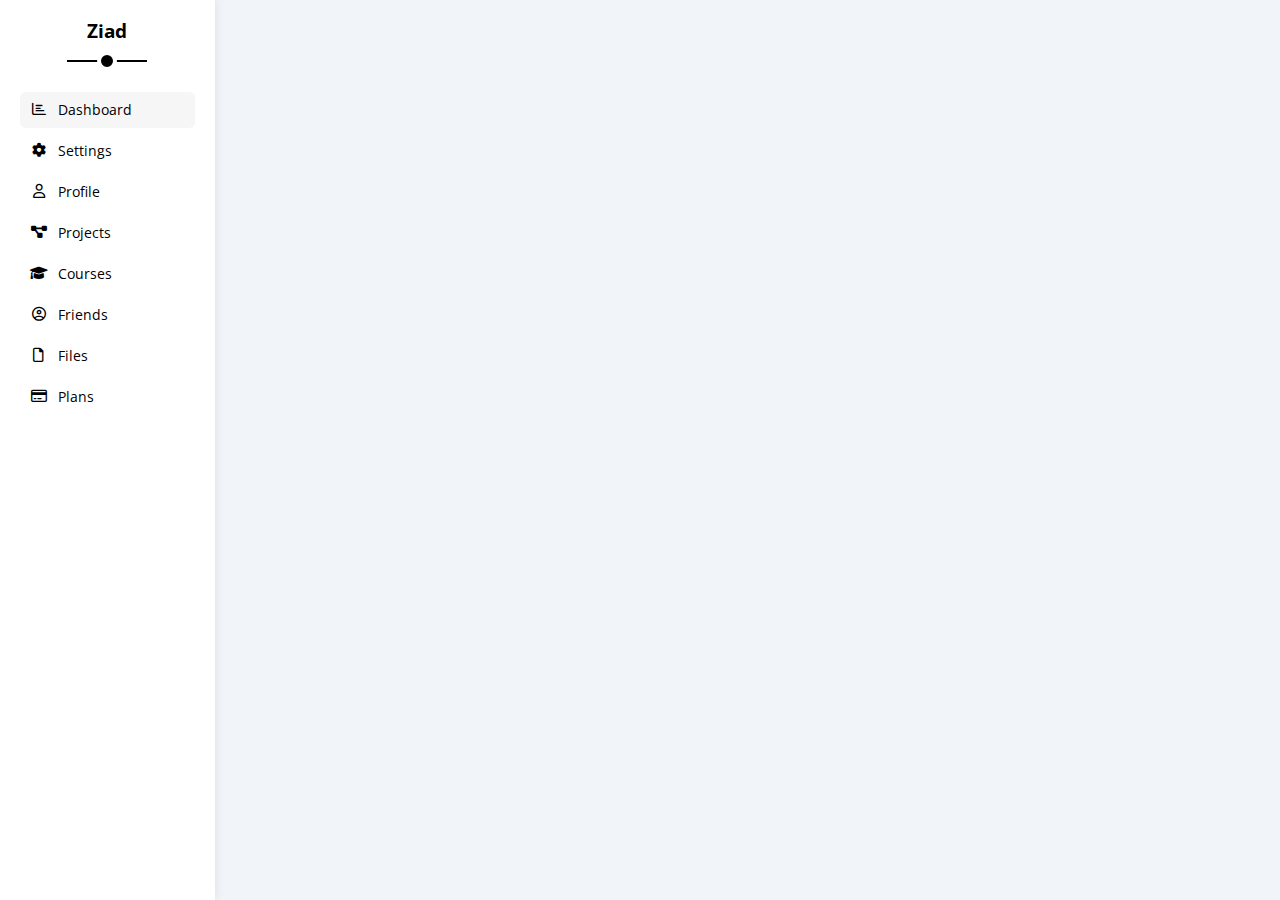
==== index.html @ 0b4d1c3a "Added Sidebar Section" ====
<!DOCTYPE html>
<html lang="en">

<head>
     <meta charset="UTF-8">
     <meta http-equiv="X-UA-Compatible" content="IE=edge">
     <meta name="viewport" content="width=device-width, initial-scale=1.0">
     <title>Dashboard</title>
     <!-- FrameFork -->
     <link rel="stylesheet" href="css/framework.css">
     <!-- Main CSS -->
     <link rel="stylesheet" href="css/style.css">
     <!-- Normalize -->
     <link rel="stylesheet" href="css/normalize.css">
     <link rel="stylesheet" href="css/all.min.css">
     <!-- Google Fonts -->
     <link rel="preconnect" href="https://fonts.googleapis.com" />
     <link rel="preconnect" href="https://fonts.gstatic.com" crossorigin />
     <link href="https://fonts.googleapis.com/css2?family=Open+Sans:wght@300;500&display=swap" rel="stylesheet" />
     <!-- Font Awesome Library -->
     <link rel="stylesheet" href="https://cdnjs.cloudflare.com/ajax/libs/font-awesome/6.0.0/css/all.min.css">
</head>

<body>
     <!-- Start Sidebar -->
     <div class="page d-flex">
          <div class="sidebar bg-white p-20 p-relative">
               <h3 class="p-rel txt-c mt-0">Ziad</h3>
               <ul>
                    <li>
                         <a class="mn-trans active d-flex align-center fs-14 c-black rad-6 p-10" href="index.html">
                              <i class="fa-regular fa-chart-bar fa-fw"></i>
                              <span class="mob-hide">Dashboard</span>
                         </a>
                    </li>
                    <li>
                         <a class="mn-trans d-flex align-center fs-14 c-black rad-6 p-10" href="settings.html">
                              <i class="fa-solid fa-gear fa-fw"></i>
                              <span class="mob-hide">Settings</span>
                         </a>
                    </li>
                    <li>
                         <a class="mn-trans d-flex align-center fs-14 c-black rad-6 p-10" href="profile.html">
                              <i class="fa-regular fa-user fa-fw"></i>
                              <span class="mob-hide">Profile</span>
                         </a>
                    </li>
                    <li>
                         <a class="mn-trans d-flex align-center fs-14 c-black rad-6 p-10" href="projects.html">
                              <i class="fa-solid fa-diagram-project fa-fw"></i>
                              <span class="mob-hide">Projects</span>
                         </a>
                    </li>
                    <li>
                         <a class="mn-trans d-flex align-center fs-14 c-black rad-6 p-10" href="courses.html">
                              <i class="fa-solid fa-graduation-cap fa-fw"></i>
                              <span class="mob-hide">Courses</span>
                         </a>
                    </li>
                    <li>
                         <a class="mn-trans d-flex align-center fs-14 c-black rad-6 p-10" href="friends.html">
                              <i class="fa-regular fa-circle-user fa-fw"></i>
                              <span class="mob-hide">Friends</span>
                         </a>
                    </li>
                    <li>
                         <a class="mn-trans d-flex align-center fs-14 c-black rad-6 p-10" href="files.html">
                              <i class="fa-regular fa-file fa-fw"></i>
                              <span class="mob-hide">Files</span>
                         </a>
                    </li>
                    <li>
                         <a class="mn-trans d-flex align-center fs-14 c-black rad-6 p-10" href="plans.html">
                              <i class="fa-regular fa-credit-card fa-fw"></i>
                              <span class="mob-hide">Plans</span>
                         </a>
                    </li>
               </ul>
          </div>
          <div class="content w-full">
               <!-- Start Head -->
               <div class="head bg-white p-15">

               </div>
               <!-- End Head -->
          </div>
          <!-- End Sidebar -->
</body>

</html>
---- css/framework.css ----
/* Start Box */
.d-flex {
     display: flex;
}

.align-c {
     align-items: center;
}

.d-grid {
     display: grid;
}

.rad-6 {
     border-radius: 6px;
}

.w-full {
     width: 100%;
}

/* End Box */
/* Start Padding + Margin */
.p-10 {
     padding: 10px;
}

.p-20 {
     padding: 20px;
}

.mt-0 {
     margin-top: 0;
}

/* End Padding + Margin */
/* Start Font */
.fs-14 {
     font-size: 14px;
}

.txt-c {
     text-align: center;
}

/* End Font */
/* Start Color */
.bg-white {
     background-color: white;
}

.c-black {
     color: black;
}

/* End Color */
/* Start Position */
.p-rel {
     position: relative;
}

.p-abs {
     position: absolute;
}

/* End Position */
/* Start Transition & Transform */
.mn-trans {
     transition: 0.3s;
}

/* End Transition & Transform */
/* Start Mobile  */
@media (max-width: 767px) {
     .mob-hide {
          display: none;
     }
}

/* End Mobile  */
---- css/style.css ----
/* Start Global Rules */
* {
     box-sizing: border-box;
}

body {
     font-family: "Open Sans", sans-serif;
     margin: 0;
     background-color: #EEE;
}

*:focus {
     outline: none;
}

a {
     text-decoration: none;
}

ul {
     list-style: none;
     padding: 0;
}

.page {
     background-color: #F1F5F9;
     min-height: 100vh;
}

/* End Global Rules */
/* Start Sidebar */

.sidebar {
     width: 250px;
     box-shadow: 0 0 10px #DDD;
}

@media (max-width: 767px) {
     .sidebar {
          width: 60px;
          padding: 10px;
     }
}

.sidebar>h3 {
     margin-bottom: 50px;
}

@media (max-width: 767px) {
     .sidebar>h3 {
          margin-bottom: 30px;
     }
}

@media (min-width: 767px) {

     .sidebar>h3::before,
     .sidebar>h3::after {
          content: "";
          position: absolute;
          background-color: black;
          left: 50%;
          transform: translateX(-50%);
     }

     .sidebar>h3::before {
          width: 80px;
          height: 2px;
          bottom: -20px;

     }

     .sidebar>h3::after {
          width: 12px;
          height: 12px;
          border-radius: 50%;
          border: 4px solid white;
          bottom: -29px;
     }
}

.sidebar ul {}

.sidebar ul li {}

.sidebar ul a {
     margin-bottom: 5px;
}

.sidebar ul a:hover,
.sidebar ul a.active {
     background-color: #F6F6F6;
}

.sidebar ul a span {
     font-size: 14px;
     margin-left: 10px;
}

/* End Sidebar */
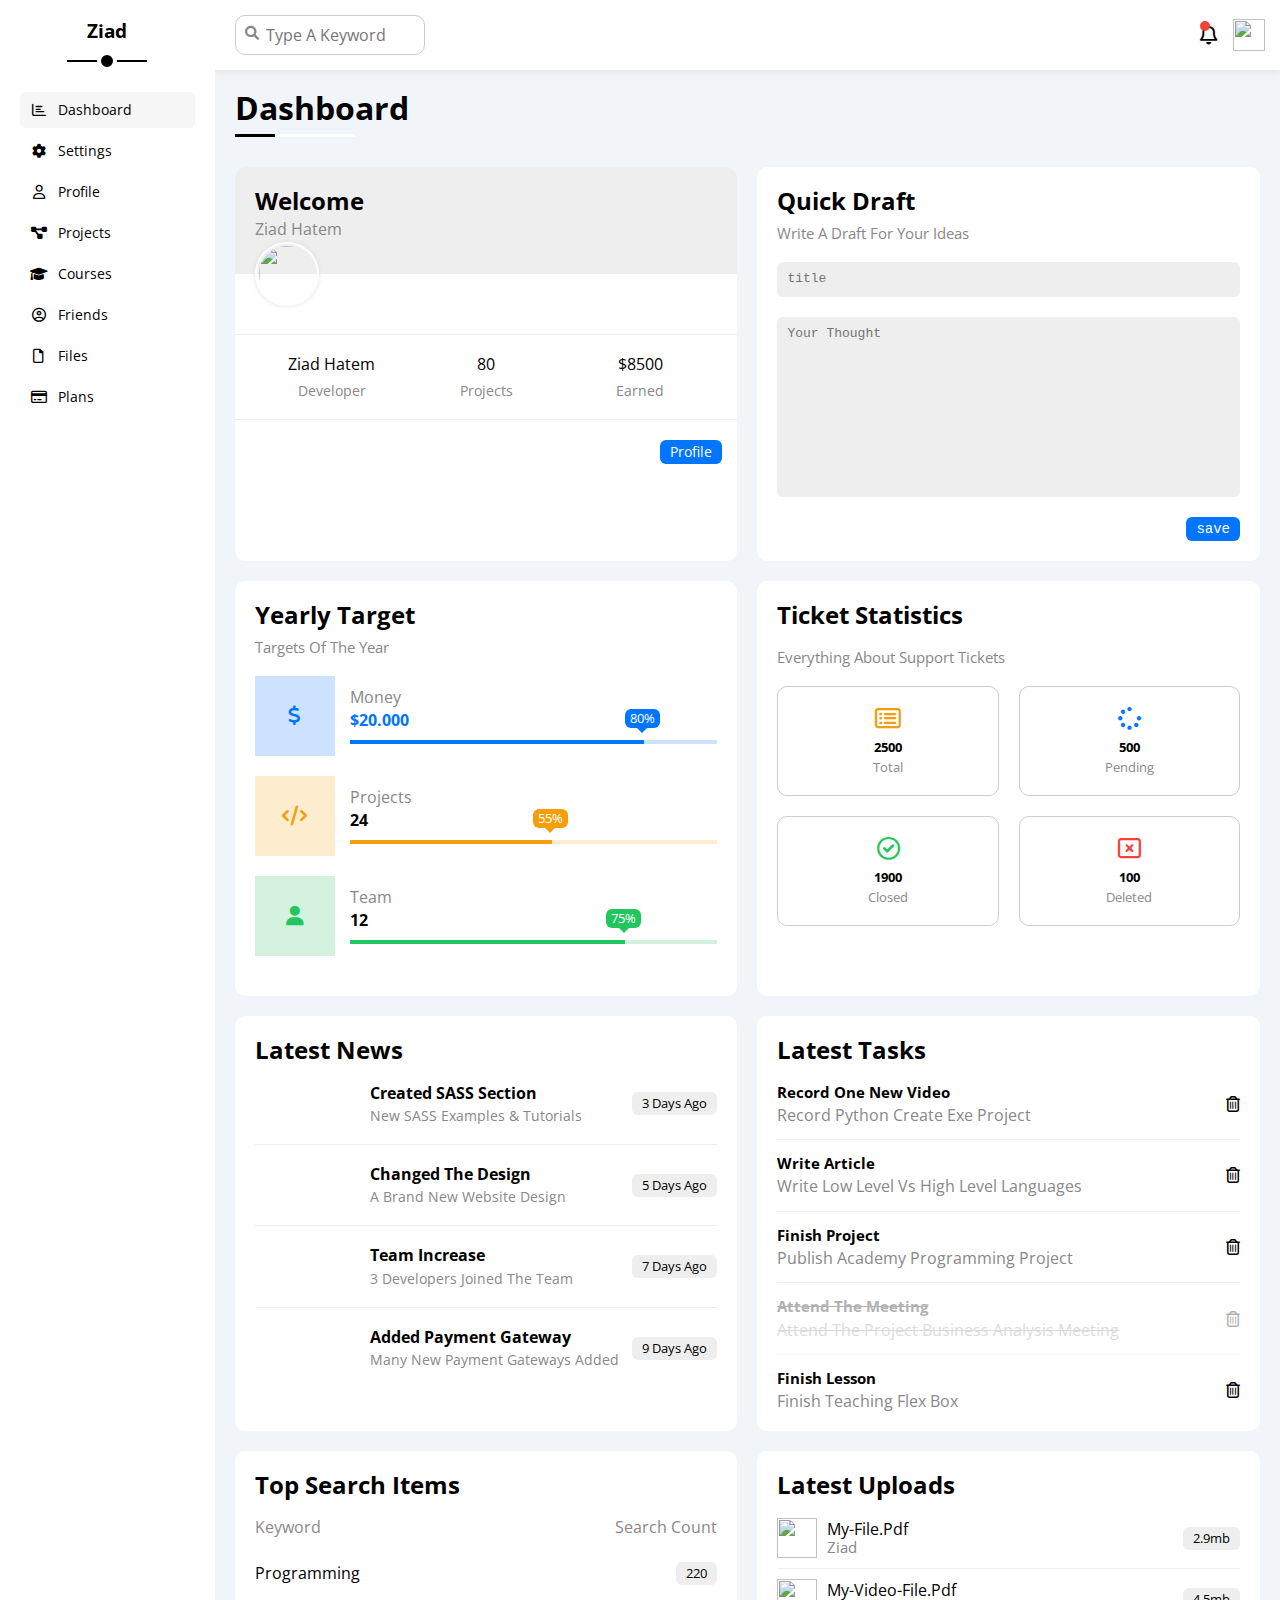
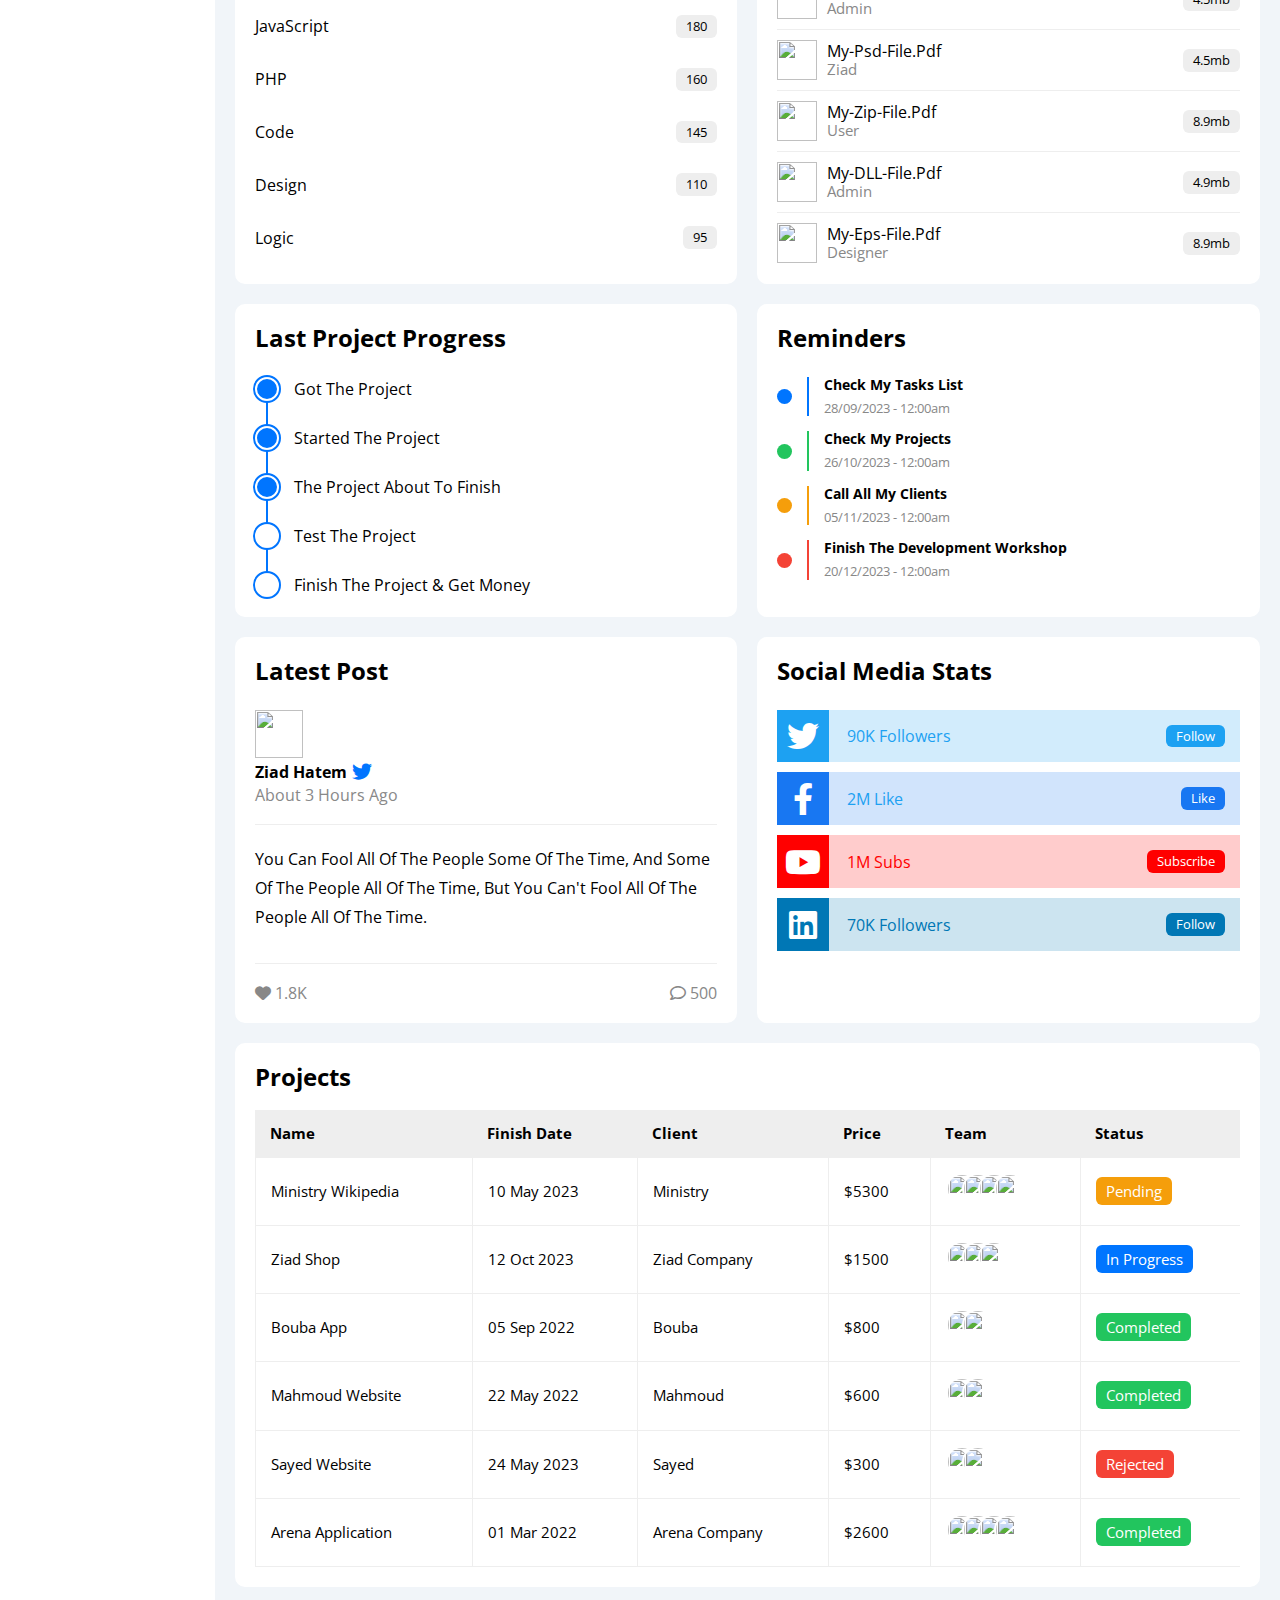
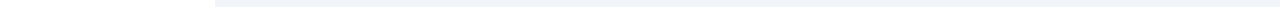
==== commit eb7c010a: "Added Dashboard Section" ====
--- a/index.html
+++ b/index.html
@@ -2,89 +2,683 @@
 <html lang="en">
 
 <head>
-     <meta charset="UTF-8">
-     <meta http-equiv="X-UA-Compatible" content="IE=edge">
-     <meta name="viewport" content="width=device-width, initial-scale=1.0">
-     <title>Dashboard</title>
-     <!-- FrameFork -->
-     <link rel="stylesheet" href="css/framework.css">
-     <!-- Main CSS -->
-     <link rel="stylesheet" href="css/style.css">
-     <!-- Normalize -->
-     <link rel="stylesheet" href="css/normalize.css">
-     <link rel="stylesheet" href="css/all.min.css">
-     <!-- Google Fonts -->
-     <link rel="preconnect" href="https://fonts.googleapis.com" />
-     <link rel="preconnect" href="https://fonts.gstatic.com" crossorigin />
-     <link href="https://fonts.googleapis.com/css2?family=Open+Sans:wght@300;500&display=swap" rel="stylesheet" />
-     <!-- Font Awesome Library -->
-     <link rel="stylesheet" href="https://cdnjs.cloudflare.com/ajax/libs/font-awesome/6.0.0/css/all.min.css">
+	<meta charset="UTF-8" />
+	<meta http-equiv="X-UA-Compatible"
+		content="IE=edge" />
+	<meta name="viewport"
+		content="width=device-width, initial-scale=1.0" />
+	<title>Dashboard</title>
+	<!-- Normalize -->
+	<link rel="stylesheet"
+		href="css/all.min.css" />
+	<link rel="stylesheet"
+		href="css/normalize.css" />
+	<!-- FrameFork -->
+	<link rel="stylesheet"
+		href="css/framework.css" />
+	<!-- Main CSS -->
+	<link rel="stylesheet"
+		href="css/style.css" />
+	<!-- Google Fonts -->
+	<link rel="preconnect"
+		href="https://fonts.googleapis.com" />
+	<link rel="preconnect"
+		href="https://fonts.gstatic.com"
+		crossorigin />
+	<link href="https://fonts.googleapis.com/css2?family=Open+Sans:wght@300;500&display=swap"
+		rel="stylesheet" />
+	<!-- Font Awesome Library -->
+	<link rel="stylesheet"
+		href="https://cdnjs.cloudflare.com/ajax/libs/font-awesome/6.0.0/css/all.min.css" />
 </head>
 
 <body>
-     <!-- Start Sidebar -->
-     <div class="page d-flex">
-          <div class="sidebar bg-white p-20 p-relative">
-               <h3 class="p-rel txt-c mt-0">Ziad</h3>
-               <ul>
-                    <li>
-                         <a class="mn-trans active d-flex align-center fs-14 c-black rad-6 p-10" href="index.html">
-                              <i class="fa-regular fa-chart-bar fa-fw"></i>
-                              <span class="mob-hide">Dashboard</span>
-                         </a>
-                    </li>
-                    <li>
-                         <a class="mn-trans d-flex align-center fs-14 c-black rad-6 p-10" href="settings.html">
-                              <i class="fa-solid fa-gear fa-fw"></i>
-                              <span class="mob-hide">Settings</span>
-                         </a>
-                    </li>
-                    <li>
-                         <a class="mn-trans d-flex align-center fs-14 c-black rad-6 p-10" href="profile.html">
-                              <i class="fa-regular fa-user fa-fw"></i>
-                              <span class="mob-hide">Profile</span>
-                         </a>
-                    </li>
-                    <li>
-                         <a class="mn-trans d-flex align-center fs-14 c-black rad-6 p-10" href="projects.html">
-                              <i class="fa-solid fa-diagram-project fa-fw"></i>
-                              <span class="mob-hide">Projects</span>
-                         </a>
-                    </li>
-                    <li>
-                         <a class="mn-trans d-flex align-center fs-14 c-black rad-6 p-10" href="courses.html">
-                              <i class="fa-solid fa-graduation-cap fa-fw"></i>
-                              <span class="mob-hide">Courses</span>
-                         </a>
-                    </li>
-                    <li>
-                         <a class="mn-trans d-flex align-center fs-14 c-black rad-6 p-10" href="friends.html">
-                              <i class="fa-regular fa-circle-user fa-fw"></i>
-                              <span class="mob-hide">Friends</span>
-                         </a>
-                    </li>
-                    <li>
-                         <a class="mn-trans d-flex align-center fs-14 c-black rad-6 p-10" href="files.html">
-                              <i class="fa-regular fa-file fa-fw"></i>
-                              <span class="mob-hide">Files</span>
-                         </a>
-                    </li>
-                    <li>
-                         <a class="mn-trans d-flex align-center fs-14 c-black rad-6 p-10" href="plans.html">
-                              <i class="fa-regular fa-credit-card fa-fw"></i>
-                              <span class="mob-hide">Plans</span>
-                         </a>
-                    </li>
-               </ul>
-          </div>
-          <div class="content w-full">
-               <!-- Start Head -->
-               <div class="head bg-white p-15">
-
-               </div>
-               <!-- End Head -->
-          </div>
-          <!-- End Sidebar -->
+	<div class="page d-flex">
+		<div class="sidebar bg-white p-20 p-rel`">
+			<h3 class="p-rel txt-c mt-0">Ziad</h3>
+			<ul>
+				<li>
+					<a class="active align-c fs-14 c-black rad-6 p-10"
+						href="index.html">
+						<i class="fa-regular fa-chart-bar fa-fw"></i>
+						<span>Dashboard</span>
+					</a>
+				</li>
+				<li>
+					<a class="align-c fs-14 c-black rad-6 p-10"
+						href="html/settings.html">
+						<i class="fa-solid fa-gear fa-fw"></i>
+						<span>Settings</span>
+					</a>
+				</li>
+				<li>
+					<a class="align-c fs-14 c-black rad-6 p-10"
+						href="html/profile.html">
+						<i class="fa-regular fa-user fa-fw"></i>
+						<span>Profile</span>
+					</a>
+				</li>
+				<li>
+					<a class="align-c fs-14 c-black rad-6 p-10"
+						href="html/projects.html">
+						<i class="fa-solid fa-diagram-project fa-fw"></i>
+						<span>Projects</span>
+					</a>
+				</li>
+				<li>
+					<a class="align-c fs-14 c-black rad-6 p-10"
+						href="html/courses.html">
+						<i class="fa-solid fa-graduation-cap fa-fw"></i>
+						<span>Courses</span>
+					</a>
+				</li>
+				<li>
+					<a class="align-c fs-14 c-black rad-6 p-10"
+						href="html/friends.html">
+						<i class="fa-regular fa-circle-user fa-fw"></i>
+						<span>Friends</span>
+					</a>
+				</li>
+				<li>
+					<a class="align-c fs-14 c-black rad-6 p-10"
+						href="html/files.html">
+						<i class="fa-regular fa-file fa-fw"></i>
+						<span>Files</span>
+					</a>
+				</li>
+				<li>
+					<a class="align-c fs-14 c-black rad-6 p-10"
+						href="html/plans.html">
+						<i class="fa-regular fa-credit-card fa-fw"></i>
+						<span>Plans</span>
+					</a>
+				</li>
+			</ul>
+		</div>
+		<div class="content w-full">
+			<!-- Start Head -->
+			<div class="head box-shad bg-white p-15 between-flex">
+				<div class="search p-rel">
+					<input class="p-10 main-trans br-ccc rad-10"
+						type="search"
+						placeholder="Type A Keyword" />
+				</div>
+				<div class="icons align-c">
+					<span class="notification p-rel">
+						<i class="fa-regular fa-bell fa-lg p-rel"></i>
+					</span>
+					<img src="imgs/avatar.png"
+						alt="" />
+				</div>
+			</div>
+			<!-- End Head -->
+			<h1 class="p-rel">Dashboard</h1>
+			<div class="wrapper d-grid gap-20 ml-20 mr-20 mb-20">
+				<!-- Start Welcome Widget -->
+				<div class="welcome widget-trans main-trans ov-h bg-white rad-10 txt-c-mob block-mob">
+					<div class="intro p-20 between-flex bg-eee">
+						<div>
+							<h2 class="m-0">Welcome</h2>
+							<p class="c-grey mt-5">Ziad hatem</p>
+						</div>
+						<img class="hide-mob"
+							src="imgs/welcome.png"
+							alt="" />
+					</div>
+					<img src="imgs/avatar.png"
+						alt=""
+						class="avatar ml-20" />
+					<div class="body txt-c d-flex p-20 mt-20 mb-20">
+						<div>
+							Ziad Hatem
+							<span class="flex-1 d-block c-grey fs-14 mt-10">Developer</span>
+						</div>
+						<div>
+							80 <span class="d-block c-grey fs-14 mt-10">Projects</span>
+						</div>
+						<div>
+							$8500 <span class="d-block c-grey fs-14 mt-10">Earned</span>
+						</div>
+					</div>
+					<a href="html/profile.html"
+						class="main-trans visit d-block fs-14 bg-blue c-white w-fit btn-shape center-flex">Profile</a>
+				</div>
+				<!-- End Welcome Widget -->
+				<!-- Start Quick Draft Widget -->
+				<div class="quick-draft widget-des main-trans widget-trans">
+					<h2 class="mt-0 mb-10">Quick Draft</h2>
+					<p class="mt-0 mb-20 c-grey fs-15">Write a draft for your ideas</p>
+					<form>
+						<input class="d-block mb-20 w-full p-10 b-none bg-eee rad-6"
+							type="text"
+							placeholder="title" />
+						<textarea class="d-block resize-none mb-20 w-full p-10 b-none bg-eee rad-6"
+							placeholder="Your Thought"
+							name=""
+							id=""
+							cols="30"
+							rows="10"></textarea>
+						<input type="submit"
+							value="save"
+							class="save cur-pointer main-trans d-block fs-14 bg-blue c-white b-none w-fit btn-shape" />
+					</form>
+				</div>
+				<!-- End Quick Draft Widget -->
+
+				<!-- Start Yearly Target Widget -->
+				<div class="targets widget-des main-trans widget-trans">
+					<h2 class="mt-0 mb-10">Yearly Target</h2>
+					<p class="mt-0 mb-20 c-grey fs-15">Targets Of the year</p>
+					<div class="targets-row mb-20 blue center-flex c-blue">
+						<div class="icon center-flex">
+							<i class="fa-solid fa-dollar-sign fa-lg c-blue"></i>
+						</div>
+						<div class="details flex-1">
+							<span class="f2-14 c-grey">Money</span>
+							<span class="d-block mt-5 mb-10 fw-bold">$20.000</span>
+							<div class="progress p-rel">
+								<span class="bg-blue blue p-abs"
+									style="width: 80%">
+									<span class="bg-blue p-abs c-white rad-6">80%</span>
+								</span>
+							</div>
+						</div>
+					</div>
+					<div class="targets-row mb-20 orange center-flex">
+						<div class="icon center-flex">
+							<i class="fa-solid fa-code fa-lg c-orange"></i>
+						</div>
+						<div class="details flex-1">
+							<span class="f2-14 c-grey">Projects</span>
+							<span class="d-block mt-5 mb-10 fw-bold">24</span>
+							<div class="progress p-rel">
+								<span class="bg-orange orange p-abs"
+									style="width: 55%">
+									<span class="bg-orange p-abs c-white rad-6">55%</span>
+								</span>
+							</div>
+						</div>
+					</div>
+					<div class="targets-row mb-20 green center-flex">
+						<div class="icon center-flex">
+							<i class="fa-solid fa-user fa-lg c-green"></i>
+						</div>
+						<div class="details flex-1">
+							<span class="f2-14 c-grey">Team</span>
+							<span class="d-block mt-5 mb-10 fw-bold">12</span>
+							<div class="progress p-rel">
+								<span class="bg-green green p-abs"
+									style="width: 75%">
+									<span class="bg-green p-abs c-white rad-6">75%</span>
+								</span>
+							</div>
+						</div>
+					</div>
+				</div>
+				<!-- Start Yearly Target Widget -->
+
+				<!-- Start Ticket Widget -->
+				<div class="tickets widget-des main-trans widget-trans">
+					<h2 class="mt-0">Ticket Statistics</h2>
+					<p class="mt-0 mb-20 c-grey fs-15">
+						Everything About support tickets
+					</p>
+					<div class="d-flex txt-c gap-20 flex-wrap">
+						<div class="box br-ccc p-20 rad-10 fs-13 c-grey">
+							<i class="fa-regular fa-rectangle-list fa-2x mb-10 c-orange"></i>
+							<span class="d-block c-black fw-bold fs-25 mb-5">2500</span>
+							Total
+						</div>
+						<div class="box br-ccc p-20 rad-10 fs-13 c-grey">
+							<i class="fa-solid fa-spinner fa-2x mb-10 c-blue"></i>
+							<span class="d-block c-black fw-bold fs-25 mb-5">500</span>
+							Pending
+						</div>
+						<div class="box br-ccc p-20 rad-10 fs-13 c-grey">
+							<i class="fa-regular fa-circle-check fa-2x mb-10 c-green"></i>
+							<span class="d-block c-black fw-bold fs-25 mb-5">1900</span>
+							Closed
+						</div>
+						<div class="box br-ccc p-20 rad-10 fs-13 c-grey">
+							<i class="fa-regular fa-rectangle-xmark fa-2x mb-10 c-red"></i>
+							<span class="d-block c-black fw-bold fs-25 mb-5">100</span>
+							Deleted
+						</div>
+					</div>
+				</div>
+				<!-- End Ticket Widget -->
+
+				<!-- Start Latest News Widget -->
+				<div class="latest-news widget-des main-trans widget-trans txt-c-mobile">
+					<h2 class="h2-des">Latest News</h2>
+					<div class="news-row txt-c-mob align-c brb-eee">
+						<img class="w-100 rad-6 mr-15"
+							src="imgs/news-01.png"
+							alt="" />
+						<div class="info flex-grow">
+							<h3>Created SASS Section</h3>
+							<p class="p-des">New SASS Examples & Tutorials</p>
+						</div>
+						<div class="btn-shape bg-eee fs-13 label h-fit">3 Days Ago</div>
+					</div>
+					<div class="news-row txt-c-mob align-c brb-eee">
+						<img class="w-100 rad-6 mr-15"
+							src="imgs/news-02.png"
+							alt="" />
+						<div class="info flex-grow">
+							<h3>Changed The Design</h3>
+							<p class="p-des">A Brand New Website Design</p>
+						</div>
+						<div class="btn-shape bg-eee fs-13 label h-fit">5 Days Ago</div>
+					</div>
+					<div class="news-row txt-c-mob align-c brb-eee">
+						<img class="w-100 rad-6 mr-15"
+							src="imgs/news-03.png"
+							alt="" />
+						<div class="info flex-grow">
+							<h3>Team Increase</h3>
+							<p class="p-des">3 Developers Joined The Team</p>
+						</div>
+						<div class="btn-shape bg-eee fs-13 label h-fit">7 Days Ago</div>
+					</div>
+					<div class="news-row txt-c-mob align-c">
+						<img class="w-100 rad-6 mr-15"
+							src="imgs/news-04.png"
+							alt="" />
+						<div class="info flex-grow flex-grow">
+							<h3>Added Payment Gateway</h3>
+							<p class="p-des">Many New Payment Gateways Added</p>
+						</div>
+						<div class="btn-shape bg-eee fs-13 label h-fit">9 Days Ago</div>
+					</div>
+				</div>
+				<!-- End Latest News Widget -->
+
+				<!-- Start Tasks Widget -->
+				<div class="tasks widget-des main-trans widget-trans">
+					<h2 class="h2-des">Latest Tasks</h2>
+					<div class="task-row between-flex brb-eee mb-15 pb-15">
+						<div class="info flex-grow">
+							<h3 class="mt-0 mb-5 fs-15">Record One New Video</h3>
+							<p class="m-0 c-grey">Record Python Create Exe Project</p>
+						</div>
+						<i class="fa-regular fa-trash-can delete main-trans cur-pointer"></i>
+					</div>
+					<div class="task-row between-flex brb-eee mb-15 pb-15">
+						<div class="info flex-grow">
+							<h3 class="mt-0 mb-5 fs-15">Write Article</h3>
+							<p class="m-0 c-grey">
+								Write Low Level vs High Level Languages
+							</p>
+						</div>
+						<i class="fa-regular fa-trash-can delete main-trans cur-pointer"></i>
+					</div>
+					<div class="task-row between-flex brb-eee mb-15 pb-15">
+						<div class="info flex-grow">
+							<h3 class="mt-0 mb-5 fs-15">Finish Project</h3>
+							<p class="m-0 c-grey">Publish Academy Programming Project</p>
+						</div>
+						<i class="fa-regular fa-trash-can delete main-trans cur-pointer"></i>
+					</div>
+					<div class="task-row between-flex done mb-15 pb-15 brb-eee">
+						<div class="info flex-grow">
+							<h3 class="mt-0 mb-5 fs-15">Attend The Meeting</h3>
+							<p class="m-0 c-grey">
+								Attend The Project Business Analysis Meeting
+							</p>
+						</div>
+						<i class="fa-regular fa-trash-can delete main-trans cur-pointer"></i>
+					</div>
+					<div class="task-row between-flex">
+						<div class="info">
+							<h3 class="mt-0 mb-5 fs-15">Finish Lesson</h3>
+							<p class="m-0 c-grey">Finish Teaching Flex Box</p>
+						</div>
+						<i class="fa-regular fa-trash-can delete main-trans cur-pointer"></i>
+					</div>
+				</div>
+				<!-- End Tasks Widget -->
+
+				<!-- Start Top Search Word Widget -->
+				<div class="search-items widget-des main-trans widget-trans">
+					<h2 class="h2-des">Top Search Items</h2>
+					<div class="items-head between-flex c-grey mb-10">
+						<div>Keyword</div>
+						<div>Search Count</div>
+					</div>
+					<div class="items between-flex pt-15 pb-15">
+						<span>Programming</span>
+						<span class="bg-eee fs-13 btn-shape">220</span>
+					</div>
+					<div class="items between-flex pt-15 pb-15">
+						<span>JavaScript</span>
+						<span class="bg-eee btn-shape fs-13">180</span>
+					</div>
+					<div class="items between-flex pt-15 pb-15">
+						<span>PHP</span>
+						<span class="bg-eee btn-shape fs-13">160</span>
+					</div>
+					<div class="items between-flex pt-15 pb-15">
+						<span>Code</span>
+						<span class="bg-eee btn-shape fs-13">145</span>
+					</div>
+					<div class="items between-flex pt-15 pb-15">
+						<span>Design</span>
+						<span class="bg-eee btn-shape fs-13">110</span>
+					</div>
+					<div class="items between-flex pt-15 pb-15">
+						<span>Logic</span>
+						<span class="bg-eee btn-shape fs-13">95</span>
+					</div>
+				</div>
+				<!-- End Top Search Word Widget -->
+
+				<!-- Start Latest Uploads Widget -->
+				<div class="latest-uploads widget-des main-trans widget-trans">
+					<h2 class="h2-des">Latest Uploads</h2>
+					<ul>
+						<li class="between-flex pb-10 mb-10 brb-eee">
+							<div class="center-flex">
+								<img class="mr-10 w-40 h-40"
+									src="imgs/pdf.svg"
+									alt="" />
+								<div>
+									<span class="d-block">my-file.pdf</span>
+									<span class="fs-15 c-grey">Ziad</span>
+								</div>
+							</div>
+							<div class="bg-eee btn-shape fs-13">2.9mb</div>
+						</li>
+						<li class="between-flex pb-10 mb-10 brb-eee">
+							<div class="center-flex">
+								<img class="mr-10 w-40 h-40"
+									src="imgs/avi.svg"
+									alt="" />
+								<div>
+									<span class="d-block">My-video-file.pdf</span>
+									<span class="fs-15 c-grey">Admin</span>
+								</div>
+							</div>
+							<div class="bg-eee btn-shape fs-13">4.5mb</div>
+						</li>
+						<li class="between-flex pb-10 mb-10 brb-eee">
+							<div class="center-flex">
+								<img class="mr-10 w-40 h-40"
+									src="imgs/psd.svg"
+									alt="" />
+								<div>
+									<span class="d-block">My-Psd-File.pdf</span>
+									<span class="fs-15 c-grey">Ziad</span>
+								</div>
+							</div>
+							<div class="bg-eee btn-shape fs-13">4.5mb</div>
+						</li>
+						<li class="between-flex pb-10 mb-10 brb-eee">
+							<div class="center-flex">
+								<img class="mr-10 w-40 h-40"
+									src="imgs/zip.svg"
+									alt="" />
+								<div>
+									<span class="d-block">My-Zip-File.pdf</span>
+									<span class="fs-15 c-grey">User</span>
+								</div>
+							</div>
+							<div class="bg-eee btn-shape fs-13">8.9mb</div>
+						</li>
+						<li class="between-flex pb-10 mb-10 brb-eee">
+							<div class="center-flex">
+								<img class="mr-10 w-40 h-40"
+									src="imgs/dll.svg"
+									alt="" />
+								<div>
+									<span class="d-block">My-DLL-File.pdf</span>
+									<span class="fs-15 c-grey">Admin</span>
+								</div>
+							</div>
+							<div class="bg-eee btn-shape fs-13">4.9mb</div>
+						</li>
+						<li class="between-flex">
+							<div class="center-flex">
+								<img class="mr-10 w-40 h-40"
+									src="imgs/eps.svg"
+									alt="" />
+								<div>
+									<span class="d-block">My-Eps-File.pdf</span>
+									<span class="fs-15 c-grey">Designer</span>
+								</div>
+							</div>
+							<div class="bg-eee btn-shape fs-13">8.9mb</div>
+						</li>
+					</ul>
+				</div>
+				<!-- End Latest Uploads Widget -->
+
+				<!-- Start Last Project Progress Widget -->
+				<div class="last-project main-trans widget-des widget-trans">
+					<h2 class="h2-des">Last Project Progress</h2>
+					<ul class="p-rel">
+						<li class="mt-25 align-c done">Got The Project</li>
+						<li class="mt-25 align-c done">Started The Project</li>
+						<li class="mt-25 align-c done">The Project About To Finish</li>
+						<li class="mt-25 align-c current">Test The Project</li>
+						<li class="mt-25 align-c">Finish The Project & Get Money</li>
+					</ul>
+				</div>
+				<!-- End Last Project Progress Widget -->
+
+				<!-- Start Reminders Widget -->
+				<div class="reminders widget-des widget-trans main-trans p-rel">
+					<h2 class="mt-0 mb-25">Reminders</h2>
+					<ul class="m-0">
+						<li class="d-flex align-c mt-15">
+							<span class="key bg-blue mr-15 d-block rad-half"></span>
+							<div class="pl-15 blue">
+								<p class="fs-14 fw-bold mt-0 mb-5">Check My Tasks List</p>
+								<span class="fs-13 c-grey">28/09/2023 - 12:00am</span>
+							</div>
+						</li>
+						<li class="d-flex align-c mt-15">
+							<span class="key bg-green mr-15 d-block rad-half c-green"></span>
+							<div class="pl-15 green">
+								<p class="fs-14 fw-bold mt-0 mb-5">Check My Projects</p>
+								<span class="fs-13 c-grey">26/10/2023 - 12:00am</span>
+							</div>
+						</li>
+						<li class="d-flex align-c mt-15">
+							<span class="key bg-orange mr-15 d-block rad-half c-orange"></span>
+							<div class="pl-15 orange">
+								<p class="fs-14 fw-bold mt-0 mb-5">Call All My Clients</p>
+								<span class="fs-13 c-grey">05/11/2023 - 12:00am</span>
+							</div>
+						</li>
+						<li class="d-flex align-c mt-15">
+							<span class="key bg-red mr-15 d-block rad-half c-red"></span>
+							<div class="pl-15 red">
+								<p class="fs-14 fw-bold mt-0 mb-5">
+									Finish The Development Workshop
+								</p>
+								<span class="fs-13 c-grey">20/12/2023 - 12:00am</span>
+							</div>
+						</li>
+					</ul>
+				</div>
+				<!-- End Reminders Widget -->
+
+				<!-- Start Latest Post Widget -->
+				<div class="latest-post widget-des widget-trans main-trans">
+					<h2 class="mt-0 mb-25">Latest Post</h2>
+					<div class="top align-center">
+						<img class="avatar mr-15 mb-5"
+							src="imgs/avatar.png"
+							alt="" />
+						<div class="info">
+							<span class="d-block mb-5 fw-bold">Ziad Hatem<i
+									class="fab fa-twitter fa-lg c-blue"></i></span>
+							<span class="c-grey">About 3 Hours Ago</span>
+						</div>
+					</div>
+					<div class="post-content brb-eee txt-c-mob pt-20 pb-20 mt-20 mb-20">
+						you can fool all of the people some of the time, and some of the
+						people all of the time, but you can't fool all of the people all
+						of the time.
+					</div>
+					<div class="post-stats between-flex c-grey">
+						<div>
+							<i class="fa fa-heart like main-trans"></i>
+							<span>1.8K</span>
+						</div>
+						<div>
+							<i class="fa-regular fa-comment comment main-trans"></i>
+							<span>500</span>
+						</div>
+					</div>
+				</div>
+				<!-- End Latest Post Widget -->
+
+				<!-- Start Social Media Stats Widget -->
+				<div class="social-media p-rel widget-des widget-trans main-trans">
+					<h2 class="mt-0 mb-25">Social Media Stats</h2>
+					<div class="box twitter p-15 p-rel mb-10 between-flex main-trans">
+						<i class="fa-brands fa-twitter fa-2x c-white h-full center-flex main-trans p-abs"></i>
+						<span class="z-1">90K Followers</span>
+						<a class="fs-13 c-white btn-shape z-1"
+							class="z-1"
+							href="#">Follow</a>
+					</div>
+					<div class="box facebook p-15 p-rel mb-10 between-flex">
+						<i class="fa-brands fa-facebook-f fa-2x c-white h-full	center-flex main-trans p-abs"></i>
+						<span>2M Like</span>
+						<a class="fs-13 c-white btn-shape"
+							href="#">Like</a>
+					</div>
+					<div class="box youtube p-15 p-rel mb-10 between-flex">
+						<i class="fa-brands fa-youtube fa-2x c-white h-full center-flex main-trans p-abs"></i>
+						<span>1M Subs</span>
+						<a class="fs-13 c-white btn-shape"
+							href="#">Subscribe</a>
+					</div>
+					<div class="box linkedin p-15 p-rel mb-10 between-flex">
+						<i class="fa-brands fa-linkedin fa-2x c-white h-full center-flex main-trans p-abs"></i>
+						<span>70K Followers</span>
+						<a class="fs-13 c-white btn-shape"
+							href="#">Follow</a>
+					</div>
+				</div>
+				<!-- Start End Media Stats Widget -->
+			</div>
+			<!-- Start Projects Table -->
+			<div class="projects main-trans widget-des m-20">
+				<h2 class="h2-des">Projects</h2>
+				<div class="responsive-table">
+					<table class="fs-15 w-full">
+						<thead class="bg-eee fw-bold">
+							<tr>
+								<td>Name</td>
+								<td>Finish Date</td>
+								<td>Client</td>
+								<td>Price</td>
+								<td>Team</td>
+								<td>Status</td>
+							</tr>
+						</thead>
+						<tbody>
+							<tr>
+								<td>Ministry Wikipedia</td>
+								<td>10 May 2023</td>
+								<td>Ministry</td>
+								<td>$5300</td>
+								<td>
+									<img src="imgs/team-01.png"
+										alt="">
+									<img src="imgs/team-02.png"
+										alt="">
+									<img src="imgs/team-03.png"
+										alt="">
+									<img src="imgs/team-05.png"
+										alt="">
+								</td>
+								<td>
+									<span class="label btn-shape bg-orange c-white">Pending</span>
+								</td>
+							</tr>
+							<tr>
+								<td>Ziad Shop</td>
+								<td>12 Oct 2023</td>
+								<td>Ziad Company</td>
+								<td>$1500</td>
+								<td>
+									<img src="imgs/team-01.png"
+										alt="">
+									<img src="imgs/team-02.png"
+										alt="">
+									<img src="imgs/team-05.png"
+										alt="">
+								</td>
+								<td><span class="label btn-shape bg-blue c-white">In Progress</span></td>
+							</tr>
+							<tr>
+								<td>Bouba App</td>
+								<td>05 Sep 2022</td>
+								<td>Bouba</td>
+								<td>$800</td>
+								<td>
+									<img src="imgs/team-02.png"
+										alt="">
+									<img src="imgs/team-03.png"
+										alt="">
+								</td>
+								<td><span class="label btn-shape bg-green c-white">Completed</span></td>
+							</tr>
+							<tr>
+								<td>Mahmoud Website</td>
+								<td>22 May 2022</td>
+								<td>Mahmoud</td>
+								<td>$600</td>
+								<td>
+									<img src="imgs/team-01.png"
+										alt="">
+									<img src="imgs/team-02.png"
+										alt="">
+								</td>
+								<td><span class="label btn-shape bg-green c-white">Completed</span></td>
+							</tr>
+							<tr>
+								<td>Sayed Website</td>
+								<td>24 May 2023</td>
+								<td>Sayed</td>
+								<td>$300</td>
+								<td>
+									<img src="imgs/team-01.png"
+										alt="">
+									<img src="imgs/team-03.png"
+										alt="">
+								</td>
+								<td><span class="label btn-shape bg-red c-white">Rejected</span></td>
+							</tr>
+							<tr>
+								<td>Arena Application</td>
+								<td>01 Mar 2022</td>
+								<td>Arena Company</td>
+								<td>$2600</td>
+								<td>
+									<img src="imgs/team-01.png"
+										alt="">
+									<img src="imgs/team-02.png"
+										alt="">
+									<img src="imgs/team-03.png"
+										alt="">
+									<img src="imgs/team-04.png"
+										alt="">
+								</td>
+								<td><span class="label btn-shape bg-green c-white">Completed</span></td>
+							</tr>
+						</tbody>
+					</table>
+				</div>
+			</div>
+			<!-- End Projects Table -->
+		</div>
+	</div>
 </body>
 
 </html>--- a/css/framework.css
+++ b/css/framework.css
@@ -1,80 +1,506 @@
+/* Start Variables */
+:root
+{
+	--blue-color: #0075ff;
+	--blue-alt-color: #0d69d5;
+	--orange-color: #f59e0b;
+	--green-color: #22c55e;
+	--red-color: #f44336;
+	--grey-color: #888;
+}
+
+/* End Variables */
+
 /* Start Box */
-.d-flex {
-     display: flex;
-}
-
-.align-c {
-     align-items: center;
-}
-
-.d-grid {
-     display: grid;
-}
-
-.rad-6 {
-     border-radius: 6px;
-}
-
-.w-full {
-     width: 100%;
+.d-flex
+{
+	display: flex;
+}
+
+.flex-1
+{
+	flex: 1;
+}
+
+.flex-grow
+{
+	flex-grow: 1;
+}
+
+.flex-wrap
+{
+	flex-wrap: wrap;
+}
+
+.d-grid
+{
+	display: grid;
+}
+
+.d-block
+{
+	display: block;
+}
+
+.align-c
+{
+	display: flex;
+	align-items: center;
+}
+
+.flex-bet
+{
+	justify-content: space-between;
+}
+
+.gap-20
+{
+	gap: 20px;
+}
+
+.ov-h
+{
+	overflow: hidden;
+}
+
+.box-shad
+{
+	box-shadow: 0 0 10px #ddd;
+}
+
+.z-1
+{
+	z-index: 1;
 }
 
 /* End Box */
+
+/* Start Width & Height */
+
+.w-full
+{
+	width: 100%;
+}
+
+.w-fit
+{
+	width: fit-content;
+}
+
+.w-40
+{
+	width: 40px;
+}
+
+.w-100
+{
+	width: 100px;
+}
+
+.h-40
+{
+	height: 40px;
+}
+
+.h-full
+{
+	height: 100%;
+}
+
+.h-fit
+{
+	height: fit-content;
+}
+
+/* End Width & Height */
+
+/* Start Border */
+
+.rad-6
+{
+	border-radius: 6px;
+}
+
+.rad-10
+{
+	border-radius: 10px;
+}
+
+.rad-half
+{
+	border-radius: 50%;
+}
+
+.br-ccc
+{
+	border: 1px solid #ccc;
+}
+
+.br-eee
+{
+	border: 1px solid #eee;
+}
+
+.brb-eee
+{
+	border-bottom: 1px solid #eee;
+}
+
+.b-none
+{
+	border: none;
+}
+
+/* End Border */
+
 /* Start Padding + Margin */
-.p-10 {
-     padding: 10px;
-}
-
-.p-20 {
-     padding: 20px;
-}
-
-.mt-0 {
-     margin-top: 0;
+
+.p-10
+{
+	padding: 10px;
+}
+
+.p-15
+{
+	padding: 15px;
+}
+
+.p-20
+{
+	padding: 20px;
+}
+
+.pt-10
+{
+	padding-top: 10px;
+}
+
+.pt-15
+{
+	padding-top: 15px;
+}
+
+.pt-20
+{
+	padding-top: 20px;
+}
+
+.pb-10
+{
+	padding-bottom: 10px;
+}
+
+.pb-15
+{
+	padding-bottom: 15px;
+}
+
+.pb-20
+{
+	padding-bottom: 20px;
+}
+
+.pl-15
+{
+	padding-left: 15px;
+}
+
+.m-0
+{
+	margin: 0;
+}
+
+.m-15
+{
+	margin: 15px;
+}
+
+.m-20
+{
+	margin: 20px;
+}
+
+.mt-0
+{
+	margin-top: 0;
+}
+
+.mt-5
+{
+	margin-top: 5px;
+}
+
+.mt-10
+{
+	margin-top: 10px;
+}
+
+.mt-15
+{
+	margin-top: 15px;
+}
+
+.mt-20
+{
+	margin-top: 20px;
+}
+
+.mt-25
+{
+	margin-top: 25px;
+}
+
+.mr-10
+{
+	margin-right: 10px;
+}
+
+.mr-15
+{
+	margin-right: 15px;
+}
+
+.mr-20
+{
+	margin-right: 20px;
+}
+
+.mr-15
+{
+	margin-right: 15px;
+}
+
+.mb-5
+{
+	margin-bottom: 5px;
+}
+
+.mb-10
+{
+	margin-bottom: 10px;
+}
+
+.mb-15
+{
+	margin-bottom: 15px;
+}
+
+.mb-20
+{
+	margin-bottom: 20px;
+}
+
+.mb-25
+{
+	margin-bottom: 25px;
+}
+
+.ml-20
+{
+	margin-left: 20px;
 }
 
 /* End Padding + Margin */
 /* Start Font */
-.fs-14 {
-     font-size: 14px;
-}
-
-.txt-c {
-     text-align: center;
+
+.fw-bold
+{
+	font-weight: bold;
+}
+
+.fs-13
+{
+	font-size: 13px;
+}
+
+.fs-14
+{
+	font-size: 14px;
+}
+
+.fs-15
+{
+	font-size: 15px;
+}
+
+.txt-c
+{
+	text-align: center;
 }
 
 /* End Font */
 /* Start Color */
-.bg-white {
-     background-color: white;
-}
-
-.c-black {
-     color: black;
+.c-black
+{
+	color: black;
+}
+
+.c-white
+{
+	color: white;
+}
+
+.c-grey
+{
+	color: var(--grey-color);
+}
+
+.c-red
+{
+	color: var(--red-color);
+}
+
+.c-green
+{
+	color: var(--green-color);
+}
+
+.c-blue
+{
+	color: var(--blue-color);
+}
+
+.c-orange
+{
+	color: var(--orange-color);
+}
+
+.bg-red
+{
+	background-color: var(--red-color);
+}
+
+.bg-green
+{
+	background-color: var(--green-color);
+}
+
+.bg-blue
+{
+	background-color: var(--blue-color);
+}
+
+.bg-orange
+{
+	background-color: var(--orange-color);
+}
+
+.bg-white
+{
+	background-color: white;
+}
+
+.bg-eee
+{
+	background-color: #eee;
 }
 
 /* End Color */
 /* Start Position */
-.p-rel {
-     position: relative;
-}
-
-.p-abs {
-     position: absolute;
+.p-rel
+{
+	position: relative;
+}
+
+.p-abs
+{
+	position: absolute;
 }
 
 /* End Position */
 /* Start Transition & Transform */
-.mn-trans {
-     transition: 0.3s;
+.main-trans
+{
+	transition: 0.3s;
 }
 
 /* End Transition & Transform */
 /* Start Mobile  */
-@media (max-width: 767px) {
-     .mob-hide {
-          display: none;
-     }
-}
-
-/* End Mobile  */+@media (max-width: 767px)
+{
+	.hide-mob
+	{
+		display: none;
+	}
+
+	.txt-c-mob
+	{
+		text-align: center;
+	}
+
+	.block-mob
+	{
+		display: block;
+	}
+
+	.d-flex-mob
+	{
+		display: flex;
+	}
+}
+
+/* End Mobile  */
+
+/* Start Input */
+
+.cur-pointer
+{
+	cursor: pointer;
+}
+
+.resize-none
+{
+	resize: none;
+}
+
+/* End Input */
+
+/* Start Components */
+
+.center-flex
+{
+	display: flex;
+	align-items: center;
+	justify-content: center;
+}
+
+.between-flex
+{
+	display: flex;
+	justify-content: space-between;
+	align-items: center;
+}
+
+.btn-shape
+{
+	padding: 4px 10px;
+	border-radius: 6px;
+}
+
+.widget-des
+{
+	padding: 20px;
+	background-color: white;
+	border-radius: 10px;
+}
+
+.p-des
+{
+	margin: 0;
+	font-size: 14px;
+	color: var(--grey-color);
+}
+
+.h2-des
+{
+	margin-top: 0;
+	margin-bottom: 20px;
+}
+
+.widget-trans:hover
+{
+	box-shadow: 0 0 10px #ddd;
+	transform: scale(1.01);
+}
+
+/* End Components */--- a/css/style.css
+++ b/css/style.css
@@ -1,100 +1,776 @@
+/* Start Variables */
+:root
+{
+	--blue-color: #0075ff;
+	--blue-alt-color: #0d69d5;
+	--orange-color: #f59e0b;
+	--green-color: #22c55e;
+	--red-color: #f44336;
+	--grey-color: #888;
+}
+
+/* End Variables */
+
 /* Start Global Rules */
-* {
-     box-sizing: border-box;
-}
-
-body {
-     font-family: "Open Sans", sans-serif;
-     margin: 0;
-     background-color: #EEE;
-}
-
-*:focus {
-     outline: none;
-}
-
-a {
-     text-decoration: none;
-}
-
-ul {
-     list-style: none;
-     padding: 0;
-}
-
-.page {
-     background-color: #F1F5F9;
-     min-height: 100vh;
+*
+{
+	box-sizing: border-box;
+}
+
+body
+{
+	font-family: "Open Sans", sans-serif;
+	margin: 0;
+	background-color: #eee;
+	text-transform: capitalize;
+}
+
+*:focus
+{
+	outline: none;
+}
+
+input,
+textarea
+{
+	caret-color: var(--blue-color);
+}
+
+input::placeholder,
+textarea::placeholder
+{
+	transition: opacity 0.3s;
+}
+
+input:focus::placeholder,
+textarea:focus::placeholder
+{
+	opacity: 0;
+}
+
+i
+{
+	font-weight: 900;
+}
+
+a
+{
+	text-decoration: none;
+}
+
+ul
+{
+	list-style: none;
+	padding: 0;
+	margin: 0;
+}
+
+::-webkit-scrollbar
+{
+	width: 15px;
+}
+
+::-webkit-scrollbar-track
+{
+	background-color: white;
+}
+
+::-webkit-scrollbar-thumb
+{
+	background-color: var(--blue-color);
+}
+
+::-webkit-scrollbar-thumb:hover
+{
+	background-color: var(--blue-alt-color);
+}
+
+.page
+{
+	background-color: #f1f5f9;
+	min-height: 200vh;
 }
 
 /* End Global Rules */
 /* Start Sidebar */
-
-.sidebar {
-     width: 250px;
-     box-shadow: 0 0 10px #DDD;
-}
-
-@media (max-width: 767px) {
-     .sidebar {
-          width: 60px;
-          padding: 10px;
-     }
-}
-
-.sidebar>h3 {
-     margin-bottom: 50px;
-}
-
-@media (max-width: 767px) {
-     .sidebar>h3 {
-          margin-bottom: 30px;
-     }
-}
-
-@media (min-width: 767px) {
-
-     .sidebar>h3::before,
-     .sidebar>h3::after {
-          content: "";
-          position: absolute;
-          background-color: black;
-          left: 50%;
-          transform: translateX(-50%);
-     }
-
-     .sidebar>h3::before {
-          width: 80px;
-          height: 2px;
-          bottom: -20px;
-
-     }
-
-     .sidebar>h3::after {
-          width: 12px;
-          height: 12px;
-          border-radius: 50%;
-          border: 4px solid white;
-          bottom: -29px;
-     }
-}
-
-.sidebar ul {}
-
-.sidebar ul li {}
-
-.sidebar ul a {
-     margin-bottom: 5px;
-}
-
-.sidebar ul a:hover,
-.sidebar ul a.active {
-     background-color: #F6F6F6;
-}
-
-.sidebar ul a span {
-     font-size: 14px;
-     margin-left: 10px;
-}
-
-/* End Sidebar */+.sidebar
+{
+	width: 250px;
+}
+
+.sidebar>h3
+{
+	margin-bottom: 50px;
+}
+
+.sidebar>h3::before,
+.sidebar>h3::after
+{
+	content: "";
+	background-color: black;
+	transform: translateX(-50%);
+	position: absolute;
+	left: 50%;
+}
+
+.sidebar>h3::before
+{
+	width: 80px;
+	height: 2px;
+	bottom: -20px;
+}
+
+.sidebar>h3::after
+{
+	bottom: -29px;
+	width: 12px;
+	height: 12px;
+	border-radius: 50%;
+	border: 4px solid white;
+}
+
+.sidebar ul li a
+{
+	transition: 0.3s;
+	margin-bottom: 5px;
+}
+
+.sidebar ul li a:hover,
+.sidebar ul li a.active
+{
+	background-color: #f6f6f6;
+}
+
+.sidebar ul li a span
+{
+	font-size: 14px;
+	margin-left: 10px;
+}
+
+@media (max-width: 767px)
+{
+	.sidebar
+	{
+		width: 58px;
+		padding: 10px;
+	}
+
+	.sidebar>h3
+	{
+		font-size: 13px;
+		margin-bottom: 15px;
+	}
+
+	.sidebar>h3::before,
+	.sidebar>h3::after
+	{
+		display: none;
+	}
+
+	.sidebar ul li a span
+	{
+		display: none;
+	}
+}
+
+/* End Sidebar */
+/* Start Content */
+.content
+{
+	overflow: hidden;
+}
+
+.head .search::before
+{
+	font-family: "Font Awesome 6 Free";
+	content: "\f002";
+	font-weight: 900;
+	position: absolute;
+	inset: 50% 0 0 15px;
+	transform: translateY(-50%);
+	font-size: 14px;
+	color: var(--grey-color);
+}
+
+.head .search input
+{
+	margin-left: 5px;
+	padding-left: 30px;
+	width: 190px;
+	transition: 0.3s;
+	caret-color: var(--blue-color);
+}
+
+.head .icons .notification::before
+{
+	content: "";
+	position: absolute;
+	width: 10px;
+	height: 10px;
+	background-color: var(--red-color);
+	border-radius: 50%;
+	inset: -5px -5px 0 -5px;
+}
+
+.head .icons .notification i:hover::before
+{
+	font-family: "Font Awesome 6 Free";
+	content: "\f0f3";
+	font-weight: 900;
+	color: gold;
+}
+
+.head .icons .notification::before
+{
+	content: "";
+	position: absolute;
+	width: 10px;
+	height: 10px;
+	background-color: var(--red-color);
+	border-radius: 50%;
+	inset: -5px 0 -5px;
+	z-index: 2;
+}
+
+.head .icons .notification i:hover::before
+{
+	font-family: "Font Awesome 6 Free";
+	content: "\f0f3";
+	font-weight: 900;
+	color: gold;
+}
+
+.head .icons img
+{
+	width: 32px;
+	height: 32px;
+	margin-left: 15px;
+}
+
+.content h1
+{
+	display: block;
+	margin: 20px 20px 40px;
+}
+
+.content h1::before,
+.content h1::after
+{
+	content: "";
+	height: 3px;
+	position: absolute;
+	bottom: -10px;
+	left: 0;
+}
+
+.content h1::before
+{
+	background-color: white;
+	width: 120px;
+}
+
+h1::after
+{
+	background-color: black;
+	width: 40px;
+}
+
+.wrapper
+{
+	grid-template-columns: repeat(auto-fit, minmax(450px, 1fr));
+}
+
+@media (max-width: 767px)
+{
+	.wrapper
+	{
+		grid-template-columns: minmax(200px, 1fr);
+		margin: 0 10px 0 10px;
+	}
+}
+
+/* End Content */
+
+/* Start Welcome Widget */
+
+.welcome .intro img
+{
+	width: 200px;
+	margin-bottom: -10px;
+}
+
+.welcome .avatar
+{
+	width: 64px;
+	height: 64px;
+	border: 2px solid white;
+	border-radius: 50%;
+	padding: 2px;
+	box-shadow: 0 0 5px #ddd;
+	margin-top: -32px;
+}
+
+.welcome .body
+{
+	border-top: 1px solid #eee;
+	border-bottom: 1px solid #eee;
+}
+
+.welcome .body>div
+{
+	flex: 1;
+}
+
+.welcome .visit
+{
+	margin: 0 15px 15px auto;
+}
+
+.welcome .visit:hover
+{
+	background-color: var(--blue-alt-color);
+}
+
+@media (max-width: 767px)
+{
+	.welcome .intro
+	{
+		padding-bottom: 30px;
+	}
+
+	.welcome .avatar
+	{
+		margin-left: 0;
+	}
+}
+
+/* End Welcome Widget */
+
+/* Start Quick Draft Widget */
+.quick-draft textarea
+{
+	min-height: 180px;
+}
+
+.quick-draft .save
+{
+	margin-left: auto;
+}
+
+.quick-draft .save:hover
+{
+	background-color: var(--blue-alt-color);
+}
+
+.quick-draft form input,
+.quick-draft form textarea
+{
+	font-family: monospace;
+}
+
+/* End Quick Draft Widget */
+
+/* Start Yearly Targets Widget */
+.targets .targets-row .icon
+{
+	width: 80px;
+	height: 80px;
+	margin-right: 15px;
+	background-color: rgb(0 117 255 / 20%);
+}
+
+.targets .details .progress
+{
+	height: 4px;
+}
+
+.targets .details .progress>span
+{
+	left: 0;
+	top: 0;
+	height: 100%;
+}
+
+.targets .details .progress>span span
+{
+	bottom: 16px;
+	right: -16px;
+	padding: 2px 5px;
+	font-size: 13px;
+}
+
+.targets .details .progress>span span::before
+{
+	content: "";
+	position: absolute;
+	border: 5px solid transparent;
+	bottom: -10px;
+	left: 50%;
+	border-top-color: var(--blue-color);
+	transform: translateX(-50%);
+}
+
+.targets .details .progress>.blue span::before
+{
+	border-top-color: var(--blue-color);
+}
+
+.targets .details .progress>.orange span::before
+{
+	border-top-color: var(--orange-color);
+}
+
+.targets .details .progress>.green span::before
+{
+	border-top-color: var(--green-color);
+}
+
+.blue .icon,
+.blue .progress
+{
+	background-color: rgb(0 117 255 / 20%) !important;
+}
+
+.orange .icon,
+.orange .progress
+{
+	background-color: rgb(245 158 11 / 20%) !important;
+}
+
+.green .icon,
+.green .progress
+{
+	background-color: rgb(34 197 94 / 20%) !important;
+}
+
+/* End Yearly Targets Widget */
+
+/* Start Tickets Widget */
+
+.tickets .box
+{
+	width: calc(50% - 10px);
+}
+
+.tickets .box i
+{
+	font-size: 23px;
+}
+
+@media (max-width: 767px)
+{
+	.tickets .box
+	{
+		width: 100%;
+	}
+}
+
+/* End Tickets Widget */
+
+/* Start Latest News Widget */
+
+.latest-news .news-row:not(:last-of-type)
+{
+	margin-bottom: 20px;
+	padding-bottom: 20px;
+}
+
+.latest-news .info
+{
+	flex-grow: 1;
+}
+
+.latest-news .info h3
+{
+	margin: 0 0 6px;
+	font-size: 16px;
+}
+
+@media (max-width: 767px)
+{
+	.latest-news .news-row
+	{
+		display: block;
+	}
+
+	.latest-news .news-row .label
+	{
+		margin: 10px auto;
+		width: fit-content;
+	}
+}
+
+/* Start Latest News Widget */
+
+/* Start Tasks Widget */
+
+.tasks .done:not(.tasks .done i)
+{
+	opacity: 0.3;
+}
+
+.tasks .done h3,
+.tasks .done p
+{
+	text-decoration: line-through;
+}
+
+.tasks .delete:hover
+{
+	color: var(--red-color);
+}
+
+/* End Tasks Widget */
+.last-project ul::before
+{
+	content: "";
+	position: absolute;
+	left: 11px;
+	width: 2px;
+	height: 100%;
+	background-color: var(--blue-color);
+}
+
+.last-project ul li::before
+{
+	content: "";
+	width: 20px;
+	height: 20px;
+	display: block;
+	border-radius: 50%;
+	background-color: white;
+	border: 2px solid white;
+	outline: 2px solid var(--blue-color);
+	margin-right: 15px;
+	z-index: 1;
+}
+
+.last-project ul li.done::before
+{
+	background-color: var(--blue-color);
+}
+
+.last-project ul li.current::before
+{
+	animation: change-color 0.8s infinite alternate;
+}
+
+/* End Last Project Widget */
+
+/* Start Reminders Widget */
+
+.reminders ul li .key
+{
+	width: 15px;
+	height: 15px;
+}
+
+.reminders ul li>.blue
+{
+	border-left: 2px solid var(--blue-color);
+}
+
+.reminders ul li>.green
+{
+	border-left: 2px solid var(--green-color);
+}
+
+.reminders ul li>.orange
+{
+	border-left: 2px solid var(--orange-color);
+}
+
+.reminders ul li>.red
+{
+	border-left: 2px solid var(--red-color);
+}
+
+/* End Reminders Widget */
+
+/* Start Latest Post Widget */
+
+.latest-post .avatar
+{
+	width: 48px;
+	height: 48px;
+}
+
+.latest-post .top .info>span i
+{
+	margin-left: 5px;
+}
+
+.latest-post .post-content
+{
+	line-height: 1.8;
+	min-height: 140px;
+	border-top: 1px solid #eee;
+}
+
+.latest-post .post-stats .like:hover
+{
+	color: var(--red-color);
+}
+
+.latest-post .post-stats .comment:hover
+{
+	color: var(--blue-color);
+}
+
+/* Start Latest Post Widget */
+
+/* Start Latest Post */
+.latest-post .avatar
+{
+	width: 48px;
+	height: 48px;
+}
+
+.latest-post .post-content
+{
+	text-transform: capitalize;
+	line-height: 1.8;
+	border-top: 1px solid #eee;
+	border-bottom: 1px solid #eee;
+	min-height: 140px;
+}
+
+/* End Latest Post */
+/* Start Social Media */
+.social-media .box
+{
+	padding-left: 70px;
+}
+
+.social-media i
+{
+	display: flex !important;
+}
+
+.social-media .box i
+{
+	left: 0;
+	top: 0;
+	width: 52px;
+}
+
+.social-media .box i:hover
+{
+	transform: rotate(5deg);
+}
+
+.social-media .twitter
+{
+	background-color: rgb(29 161 242 / 20%);
+	color: #1da1f2;
+}
+
+.social-media .twitter i,
+.social-media .twitter a
+{
+	background-color: #1da1f2;
+}
+
+.social-media .facebook
+{
+	background-color: rgb(24 119 242 / 20%);
+	color: #1da1f2;
+}
+
+.social-media .facebook i,
+.social-media .facebook a
+{
+	background-color: #1877f2;
+}
+
+.social-media .youtube
+{
+	background-color: rgb(255 0 0 / 20%);
+	color: #ff0000;
+}
+
+.social-media .youtube i,
+.social-media .youtube a
+{
+	background-color: #ff0000;
+}
+
+.social-media .linkedin
+{
+	background-color: rgb(0 119 181 / 20%);
+	color: #0077b5;
+}
+
+.social-media .linkedin i,
+.social-media .linkedin a
+{
+	background-color: #0077b5;
+}
+
+/* End Social Media */
+
+/* Start Projects Table */
+.projects .responsive-table
+{
+	overflow-x: auto;
+}
+
+.projects table
+{
+	min-width: 1000px;
+	border-spacing: 0;
+}
+
+.projects table td
+{
+	padding: 15px;
+}
+
+.projects table tbody td
+{
+	border-bottom: 1px solid #EEE;
+	border-left: 1px solid #EEE;
+	transition: 0.3s;
+}
+
+.projects table tbody tr td:last-child
+{
+	border-right: 1px solid #EEE;
+}
+
+.projects tbody tr:hover td
+{
+	background-color: #FAF7F7;
+}
+
+.projects table img
+{
+	width: 32px;
+	height: 32px;
+	border-radius: 50%;
+	padding: 2px;
+	background-color: white;
+}
+
+.projects table img:not(:first-child)
+{
+	margin-left: -20px;
+}
+
+/* End Projects Table */
+
+/* Start Animation */
+@keyframes change-color
+{
+	from
+	{
+		background-color: var(--blue-color);
+	}
+
+	to
+	{
+		background-color: white;
+	}
+}
+
+/* End Animation */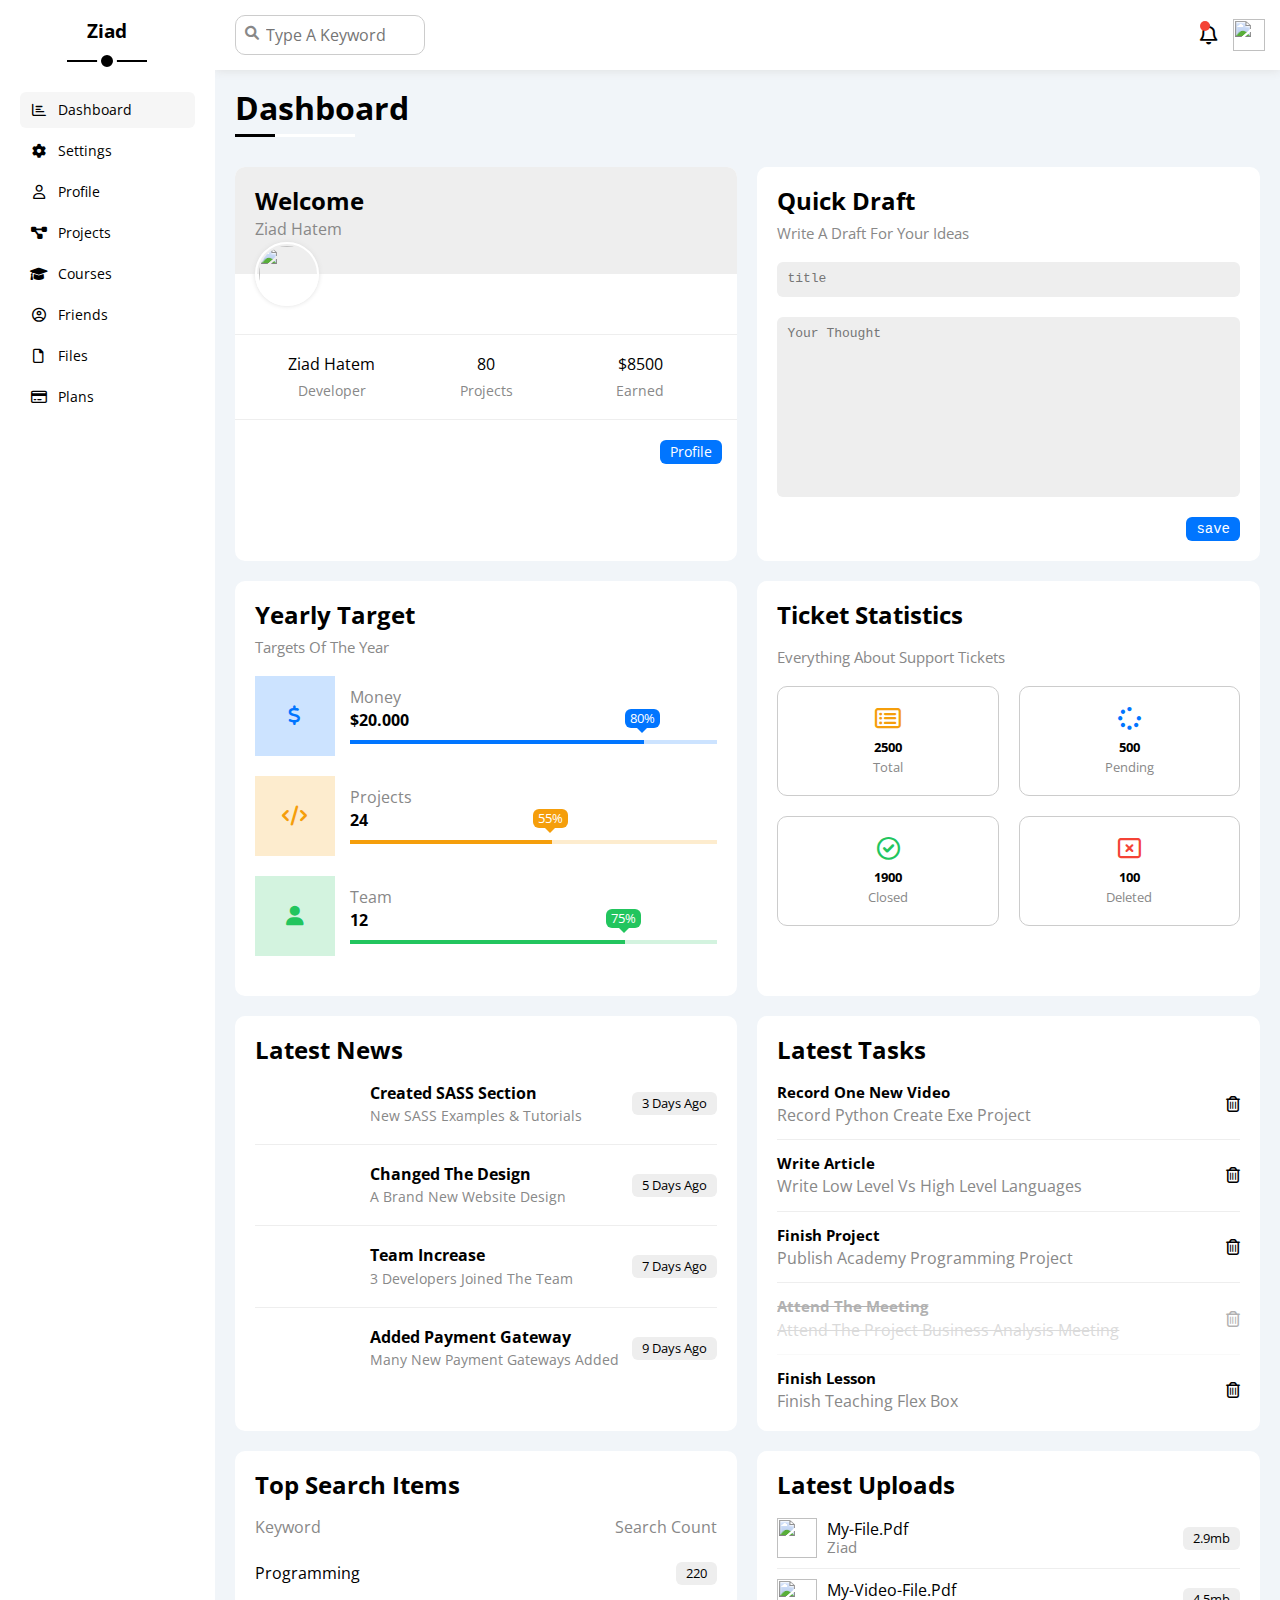
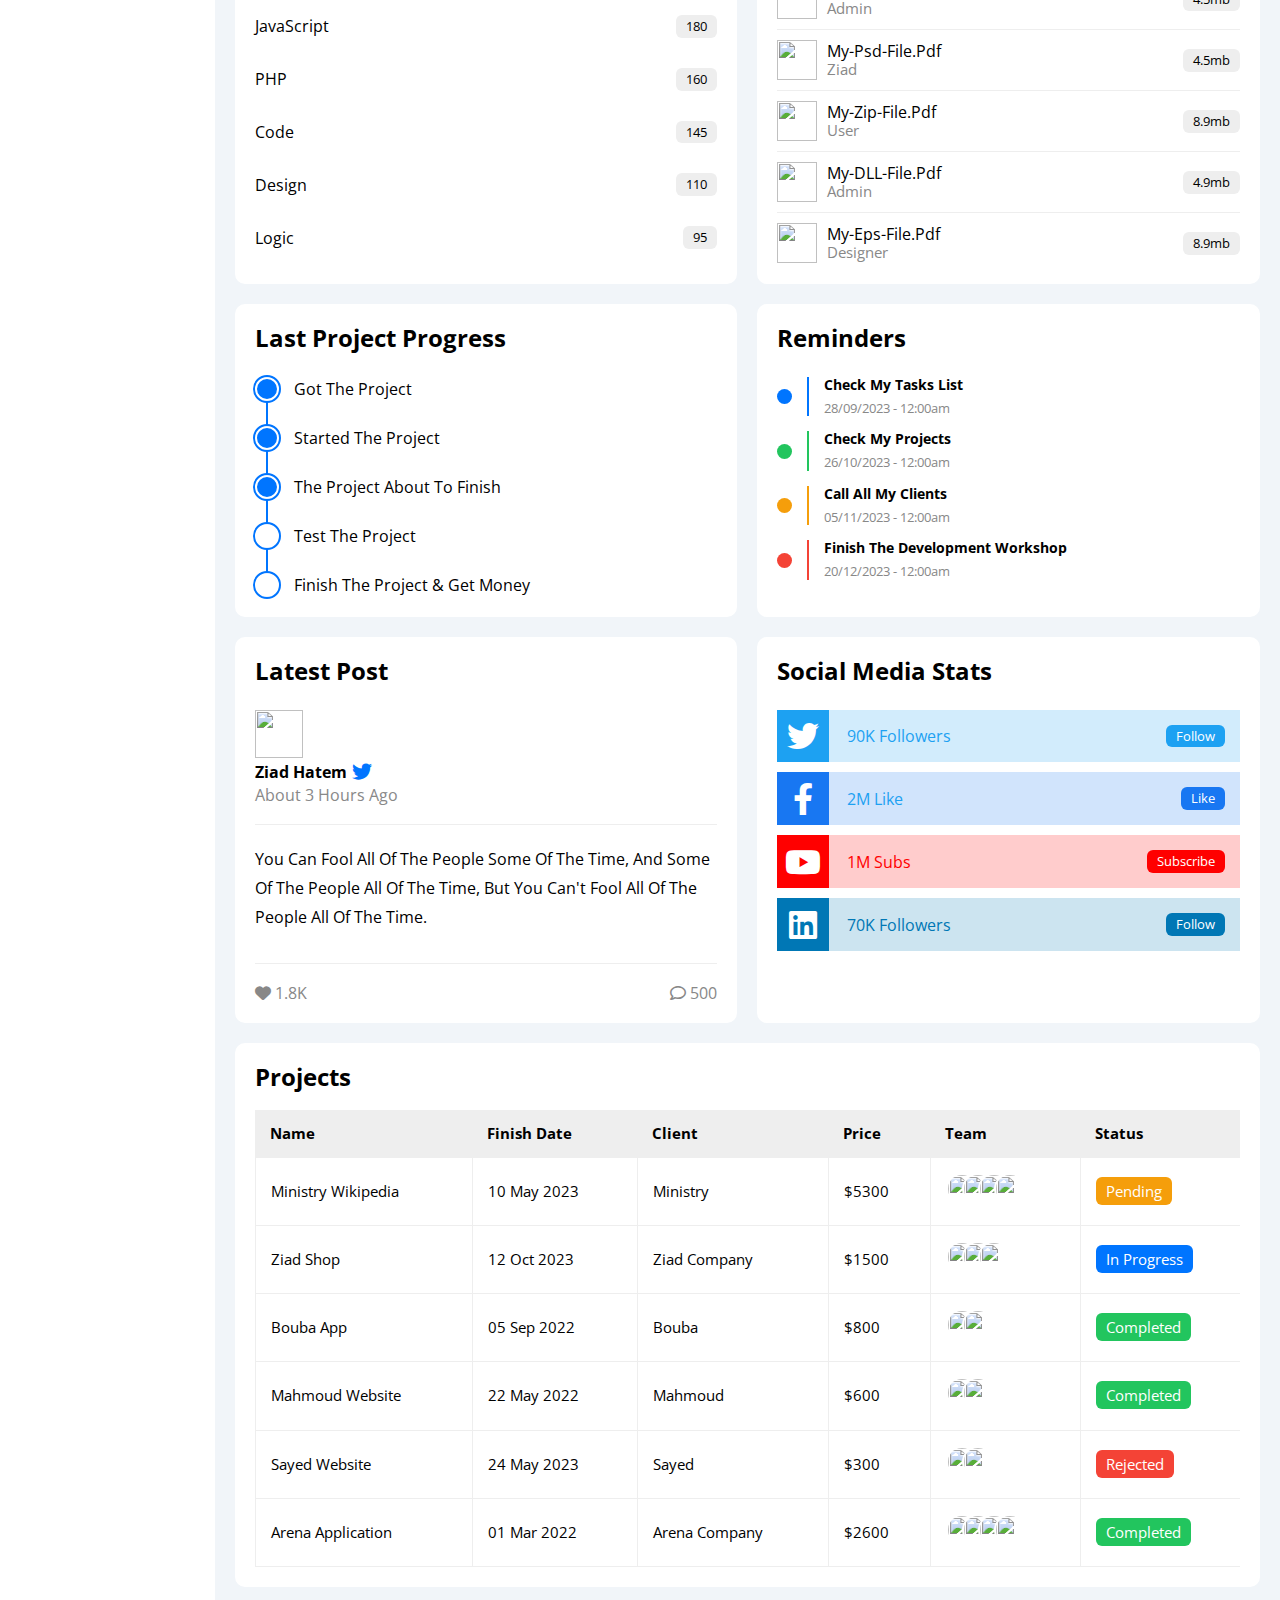
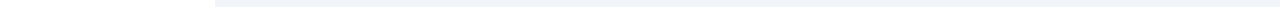
==== commit 697efd43: "Changed targets-row class" ====
--- a/index.html
+++ b/index.html
@@ -169,13 +169,13 @@
 				<div class="targets widget-des main-trans widget-trans">
 					<h2 class="mt-0 mb-10">Yearly Target</h2>
 					<p class="mt-0 mb-20 c-grey fs-15">Targets Of the year</p>
-					<div class="targets-row mb-20 blue center-flex c-blue">
+					<div class="targets-row mb-20 blue center-flex">
 						<div class="icon center-flex">
 							<i class="fa-solid fa-dollar-sign fa-lg c-blue"></i>
 						</div>
 						<div class="details flex-1">
 							<span class="f2-14 c-grey">Money</span>
-							<span class="d-block mt-5 mb-10 fw-bold">$20.000</span>
+							<span class="d-block mt-5 mb-10 fw-bold c-black">$20.000</span>
 							<div class="progress p-rel">
 								<span class="bg-blue blue p-abs"
 									style="width: 80%">
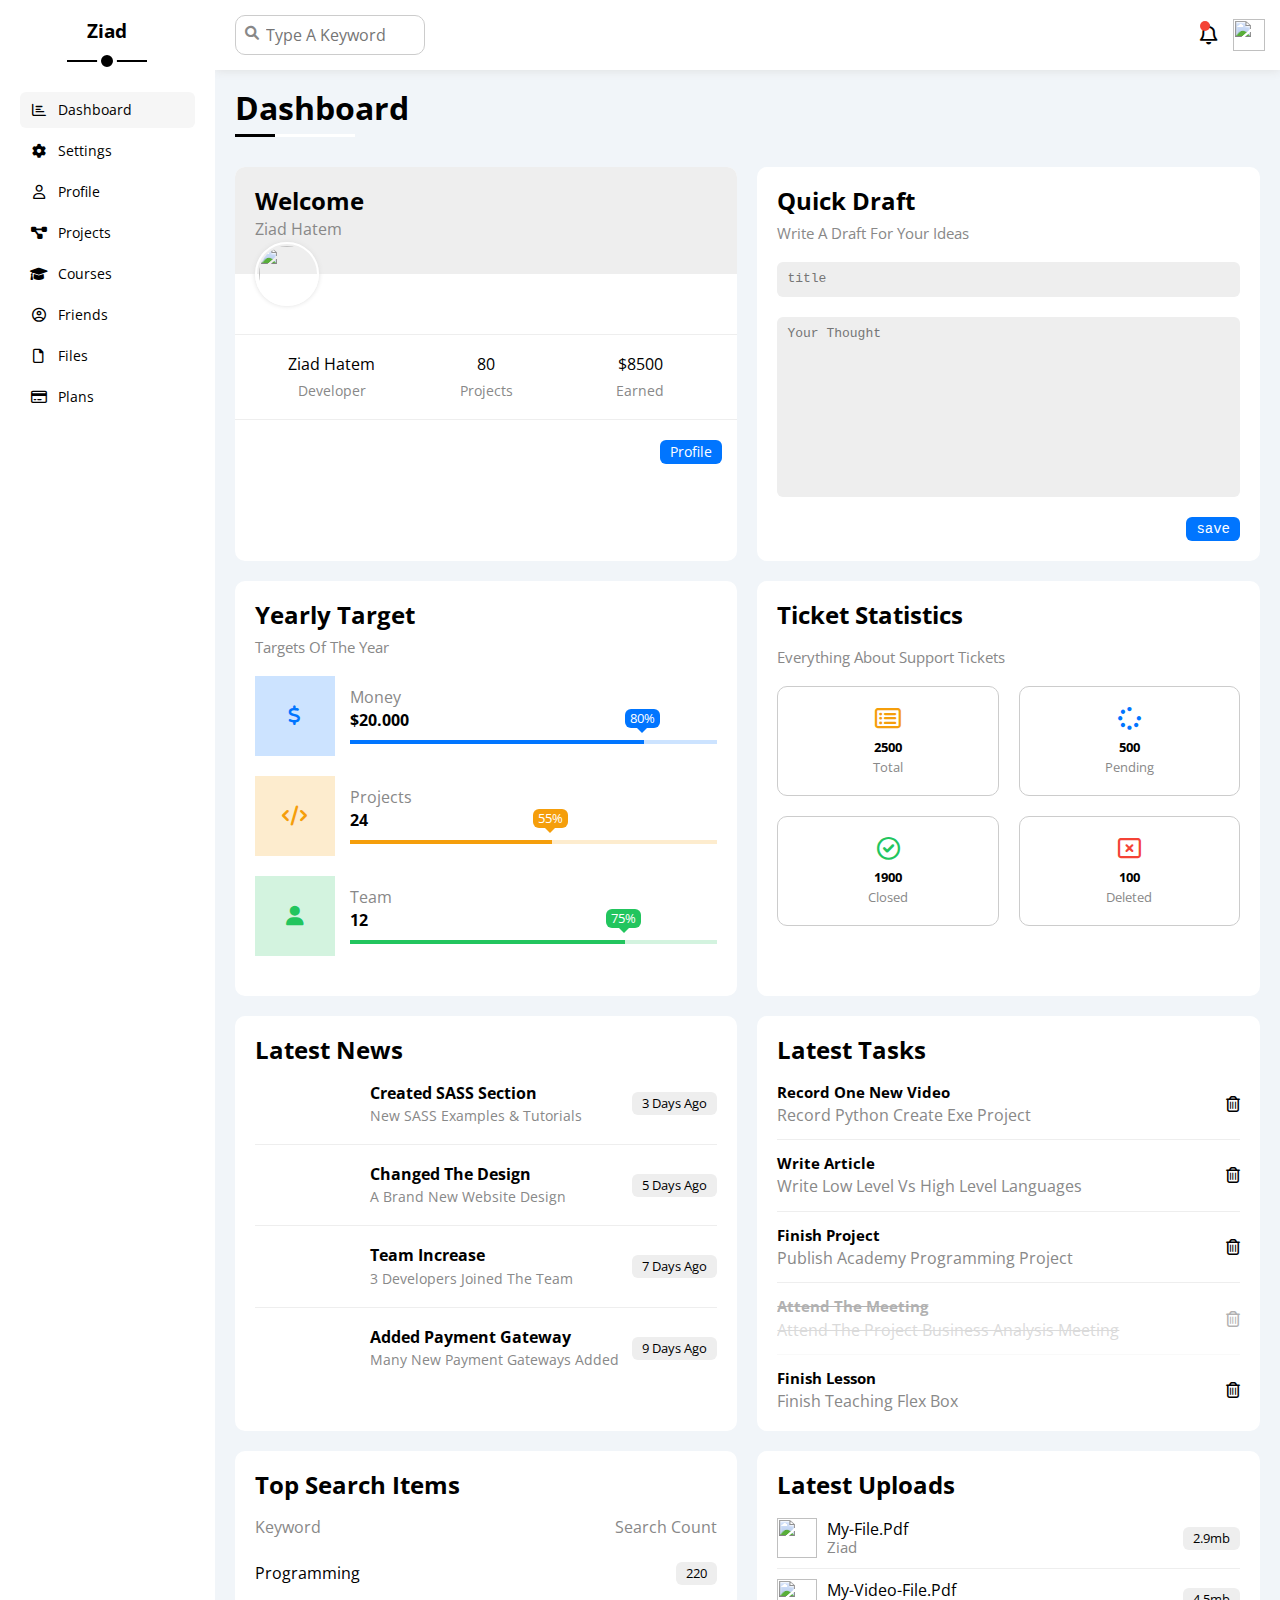
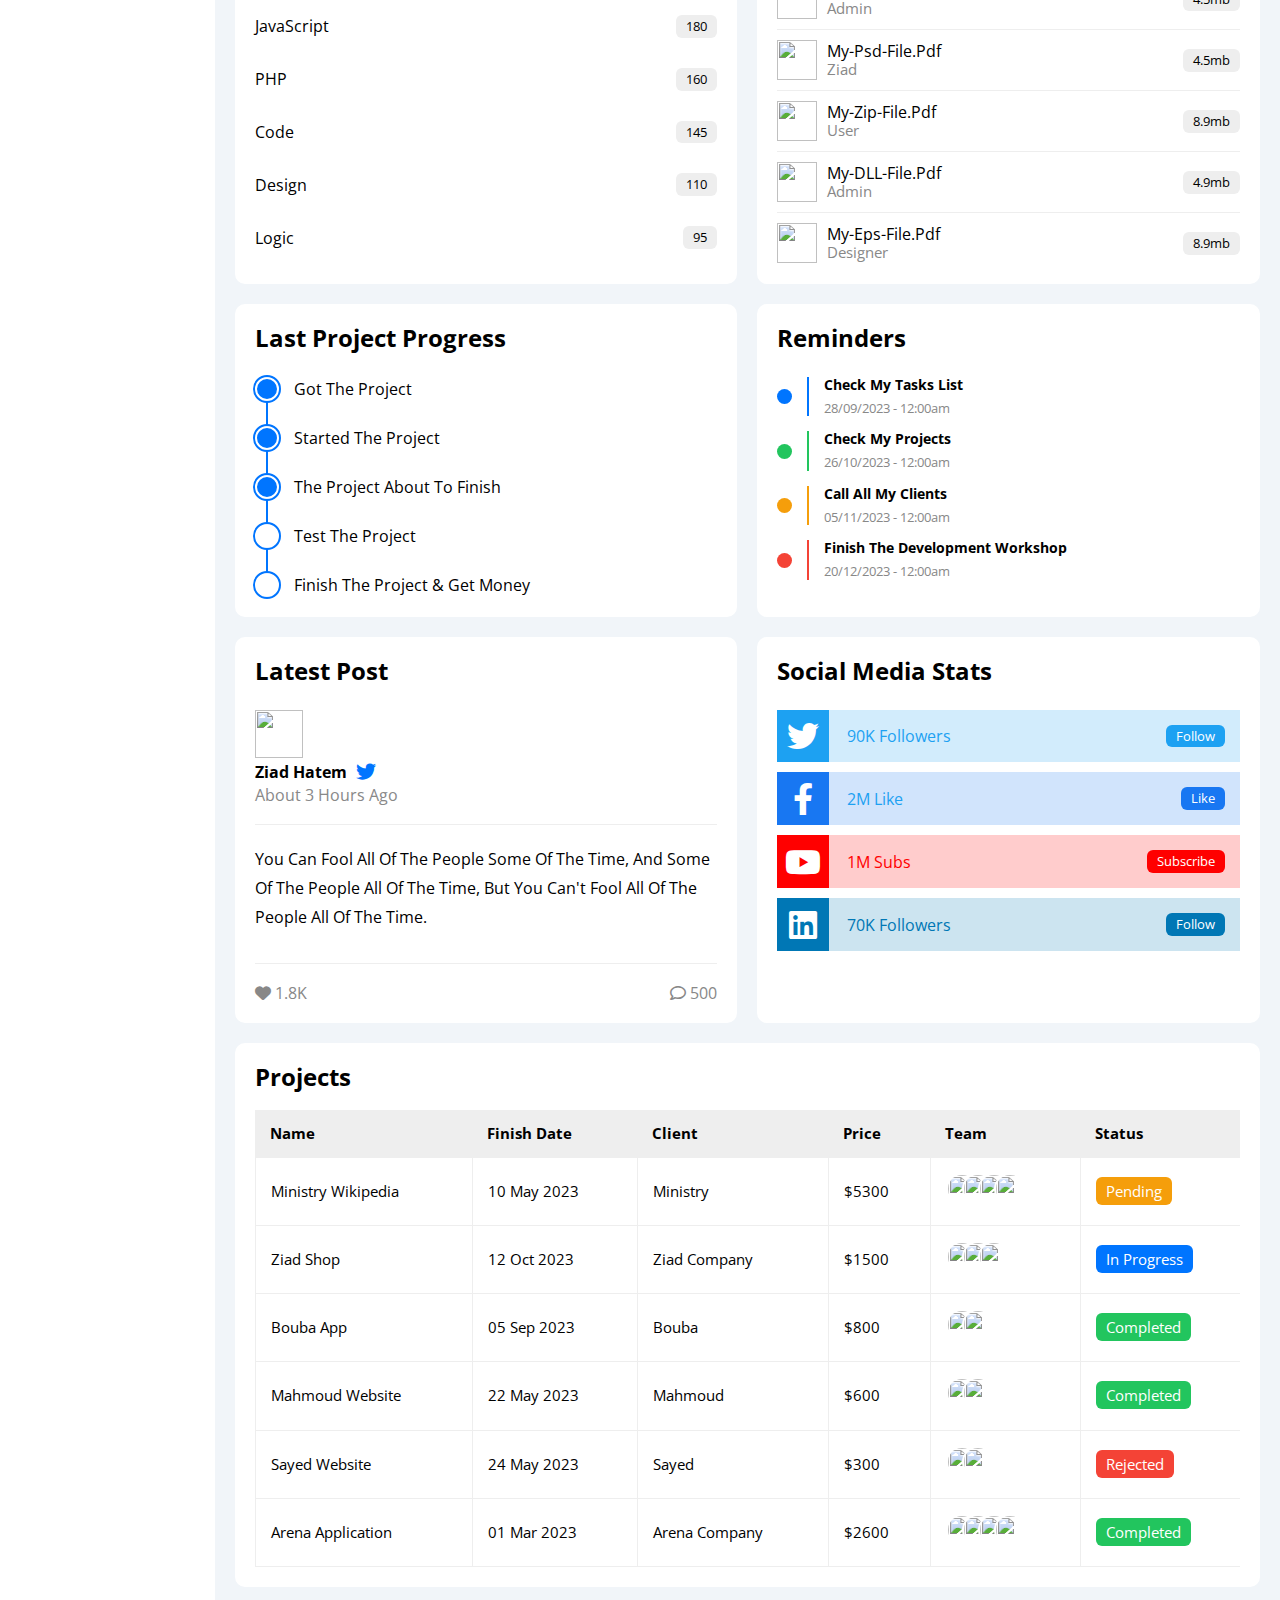
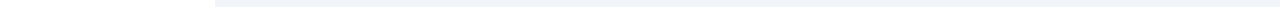
==== commit 07feecb1: "Added Setting page & project & profile & friends & courses page" ====
--- a/index.html
+++ b/index.html
@@ -1,684 +1,1074 @@
 <!DOCTYPE html>
 <html lang="en">
-
-<head>
-	<meta charset="UTF-8" />
-	<meta http-equiv="X-UA-Compatible"
-		content="IE=edge" />
-	<meta name="viewport"
-		content="width=device-width, initial-scale=1.0" />
-	<title>Dashboard</title>
-	<!-- Normalize -->
-	<link rel="stylesheet"
-		href="css/all.min.css" />
-	<link rel="stylesheet"
-		href="css/normalize.css" />
-	<!-- FrameFork -->
-	<link rel="stylesheet"
-		href="css/framework.css" />
-	<!-- Main CSS -->
-	<link rel="stylesheet"
-		href="css/style.css" />
-	<!-- Google Fonts -->
-	<link rel="preconnect"
-		href="https://fonts.googleapis.com" />
-	<link rel="preconnect"
-		href="https://fonts.gstatic.com"
-		crossorigin />
-	<link href="https://fonts.googleapis.com/css2?family=Open+Sans:wght@300;500&display=swap"
-		rel="stylesheet" />
-	<!-- Font Awesome Library -->
-	<link rel="stylesheet"
-		href="https://cdnjs.cloudflare.com/ajax/libs/font-awesome/6.0.0/css/all.min.css" />
-</head>
-
-<body>
-	<div class="page d-flex">
-		<div class="sidebar bg-white p-20 p-rel`">
-			<h3 class="p-rel txt-c mt-0">Ziad</h3>
-			<ul>
-				<li>
-					<a class="active align-c fs-14 c-black rad-6 p-10"
-						href="index.html">
-						<i class="fa-regular fa-chart-bar fa-fw"></i>
-						<span>Dashboard</span>
-					</a>
-				</li>
-				<li>
-					<a class="align-c fs-14 c-black rad-6 p-10"
-						href="html/settings.html">
-						<i class="fa-solid fa-gear fa-fw"></i>
-						<span>Settings</span>
-					</a>
-				</li>
-				<li>
-					<a class="align-c fs-14 c-black rad-6 p-10"
-						href="html/profile.html">
-						<i class="fa-regular fa-user fa-fw"></i>
-						<span>Profile</span>
-					</a>
-				</li>
-				<li>
-					<a class="align-c fs-14 c-black rad-6 p-10"
-						href="html/projects.html">
-						<i class="fa-solid fa-diagram-project fa-fw"></i>
-						<span>Projects</span>
-					</a>
-				</li>
-				<li>
-					<a class="align-c fs-14 c-black rad-6 p-10"
-						href="html/courses.html">
-						<i class="fa-solid fa-graduation-cap fa-fw"></i>
-						<span>Courses</span>
-					</a>
-				</li>
-				<li>
-					<a class="align-c fs-14 c-black rad-6 p-10"
-						href="html/friends.html">
-						<i class="fa-regular fa-circle-user fa-fw"></i>
-						<span>Friends</span>
-					</a>
-				</li>
-				<li>
-					<a class="align-c fs-14 c-black rad-6 p-10"
-						href="html/files.html">
-						<i class="fa-regular fa-file fa-fw"></i>
-						<span>Files</span>
-					</a>
-				</li>
-				<li>
-					<a class="align-c fs-14 c-black rad-6 p-10"
-						href="html/plans.html">
-						<i class="fa-regular fa-credit-card fa-fw"></i>
-						<span>Plans</span>
-					</a>
-				</li>
-			</ul>
+	<head>
+		<meta charset="UTF-8" />
+		<meta http-equiv="X-UA-Compatible" content="IE=edge" />
+		<meta
+			name="viewport"
+			content="width=device-width, initial-scale=1.0"
+		/>
+		<title>Dashboard</title>
+		<!-- Normalize -->
+		<link rel="stylesheet" href="css/all.min.css" />
+		<link rel="stylesheet" href="css/normalize.css" />
+		<!-- FrameFork -->
+		<link rel="stylesheet" href="css/framework.css" />
+		<!-- Main CSS -->
+		<link rel="stylesheet" href="css/style.css" />
+		<!-- Google Fonts -->
+		<link rel="preconnect" href="https://fonts.googleapis.com" />
+		<link rel="preconnect" href="https://fonts.gstatic.com" crossorigin />
+		<link
+			href="https://fonts.googleapis.com/css2?family=Open+Sans:wght@300;500&display=swap"
+			rel="stylesheet"
+		/>
+		<!-- Font Awesome Library -->
+		<link
+			rel="stylesheet"
+			href="https://cdnjs.cloudflare.com/ajax/libs/font-awesome/6.0.0/css/all.min.css"
+		/>
+	</head>
+
+	<body>
+		<div class="page d-flex">
+			<div class="sidebar bg-white p-20 p-rel`">
+				<h3 class="p-rel txt-c mt-0">Ziad</h3>
+				<ul>
+					<li>
+						<a
+							class="active align-c fs-14 c-black rad-6 p-10"
+							href="index.html"
+						>
+							<i class="fa-regular fa-chart-bar fa-fw"></i>
+							<span>Dashboard</span>
+						</a>
+					</li>
+					<li>
+						<a
+							class="align-c fs-14 c-black rad-6 p-10"
+							href="html/settings.html"
+						>
+							<i class="fa-solid fa-gear fa-fw"></i>
+							<span>Settings</span>
+						</a>
+					</li>
+					<li>
+						<a
+							class="align-c fs-14 c-black rad-6 p-10"
+							href="html/profile.html"
+						>
+							<i class="fa-regular fa-user fa-fw"></i>
+							<span>Profile</span>
+						</a>
+					</li>
+					<li>
+						<a
+							class="align-c fs-14 c-black rad-6 p-10"
+							href="html/projects.html"
+						>
+							<i
+								class="fa-solid fa-diagram-project fa-fw"
+							></i>
+							<span>Projects</span>
+						</a>
+					</li>
+					<li>
+						<a
+							class="align-c fs-14 c-black rad-6 p-10"
+							href="html/courses.html"
+						>
+							<i
+								class="fa-solid fa-graduation-cap fa-fw"
+							></i>
+							<span>Courses</span>
+						</a>
+					</li>
+					<li>
+						<a
+							class="align-c fs-14 c-black rad-6 p-10"
+							href="html/friends.html"
+						>
+							<i
+								class="fa-regular fa-circle-user fa-fw"
+							></i>
+							<span>Friends</span>
+						</a>
+					</li>
+					<li>
+						<a
+							class="align-c fs-14 c-black rad-6 p-10"
+							href="html/files.html"
+						>
+							<i class="fa-regular fa-file fa-fw"></i>
+							<span>Files</span>
+						</a>
+					</li>
+					<li>
+						<a
+							class="align-c fs-14 c-black rad-6 p-10"
+							href="html/plans.html"
+						>
+							<i
+								class="fa-regular fa-credit-card fa-fw"
+							></i>
+							<span>Plans</span>
+						</a>
+					</li>
+				</ul>
+			</div>
+			<div class="content w-full">
+				<!-- Start Head -->
+				<div class="head box-shad bg-white p-15 between-flex">
+					<div class="search p-rel">
+						<input
+							class="p-10 main-trans br-ccc rad-10"
+							type="search"
+							placeholder="Type A Keyword"
+						/>
+					</div>
+					<div class="icons align-c">
+						<span class="notification p-rel">
+							<i
+								class="fa-regular fa-bell fa-lg p-rel"
+							></i>
+						</span>
+						<img src="../../imgs/avatar.png" alt="" />
+					</div>
+				</div>
+				<!-- End Head -->
+				<h1 class="p-rel">Dashboard</h1>
+				<div class="wrapper d-grid gap-20 ml-20 mr-20 mb-20">
+					<!-- Start Welcome Widget -->
+					<div
+						class="welcome widget-trans main-trans ov-h bg-white rad-10 txt-c-mob block-mob"
+					>
+						<div class="intro p-20 between-flex bg-eee">
+							<div>
+								<h2 class="m-0">Welcome</h2>
+								<p class="c-grey mt-5">Ziad Hatem</p>
+							</div>
+							<img
+								class="hide-mob"
+								src="../../imgs/welcome.png"
+								alt=""
+							/>
+						</div>
+						<img
+							src="../../imgs/avatar.png"
+							alt=""
+							class="avatar ml-20"
+						/>
+						<div class="body txt-c d-flex p-20 mt-20 mb-20">
+							<div>
+								Ziad Hatem
+								<span
+									class="flex-1 d-block c-grey fs-14 mt-10"
+									>Developer</span
+								>
+							</div>
+							<div>
+								80
+								<span class="d-block c-grey fs-14 mt-10"
+									>Projects</span
+								>
+							</div>
+							<div>
+								$8500
+								<span class="d-block c-grey fs-14 mt-10"
+									>Earned</span
+								>
+							</div>
+						</div>
+						<a
+							href="html/profile.html"
+							class="main-trans visit d-block fs-14 bg-blue c-white w-fit btn-shape center-flex"
+							>Profile</a
+						>
+					</div>
+					<!-- End Welcome Widget -->
+
+					<!-- Start Quick Draft Widget -->
+					<div
+						class="quick-draft widget-des main-trans widget-trans"
+					>
+						<h2 class="mt-0 mb-10">Quick Draft</h2>
+						<p class="mt-0 mb-20 c-grey fs-15">
+							Write a draft for your ideas
+						</p>
+						<form>
+							<input
+								class="d-block mb-20 w-full p-10 b-none bg-eee rad-6"
+								type="text"
+								placeholder="title"
+							/>
+							<textarea
+								class="d-block resize-none mb-20 w-full p-10 b-none bg-eee rad-6"
+								placeholder="Your Thought"
+								name=""
+								id=""
+								cols="30"
+								rows="10"
+							></textarea>
+							<input
+								type="submit"
+								value="save"
+								class="save cur-pointer main-trans d-block fs-14 bg-blue c-white b-none w-fit btn-shape"
+							/>
+						</form>
+					</div>
+					<!-- End Quick Draft Widget -->
+
+					<!-- Start Yearly Target Widget -->
+					<div
+						class="targets widget-des main-trans widget-trans"
+					>
+						<h2 class="mt-0 mb-10">Yearly Target</h2>
+						<p class="mt-0 mb-20 c-grey fs-15">
+							Targets Of the year
+						</p>
+						<div class="targets-row mb-20 blue center-flex">
+							<div class="icon center-flex">
+								<i
+									class="fa-solid fa-dollar-sign fa-lg c-blue"
+								></i>
+							</div>
+							<div class="details flex-1">
+								<span class="f2-14 c-grey">Money</span>
+								<span
+									class="d-block mt-5 mb-10 fw-bold c-black"
+									>$20.000</span
+								>
+								<div class="progress p-rel">
+									<span
+										class="bg-blue blue p-abs"
+										style="width: 80%"
+									>
+										<span
+											class="bg-blue p-abs c-white rad-6"
+											>80%</span
+										>
+									</span>
+								</div>
+							</div>
+						</div>
+						<div class="targets-row mb-20 orange center-flex">
+							<div class="icon center-flex">
+								<i
+									class="fa-solid fa-code fa-lg c-orange"
+								></i>
+							</div>
+							<div class="details flex-1">
+								<span class="f2-14 c-grey"
+									>Projects</span
+								>
+								<span class="d-block mt-5 mb-10 fw-bold"
+									>24</span
+								>
+								<div class="progress p-rel">
+									<span
+										class="bg-orange orange p-abs"
+										style="width: 55%"
+									>
+										<span
+											class="bg-orange p-abs c-white rad-6"
+											>55%</span
+										>
+									</span>
+								</div>
+							</div>
+						</div>
+						<div class="targets-row mb-20 green center-flex">
+							<div class="icon center-flex">
+								<i
+									class="fa-solid fa-user fa-lg c-green"
+								></i>
+							</div>
+							<div class="details flex-1">
+								<span class="f2-14 c-grey">Team</span>
+								<span class="d-block mt-5 mb-10 fw-bold"
+									>12</span
+								>
+								<div class="progress p-rel">
+									<span
+										class="bg-green green p-abs"
+										style="width: 75%"
+									>
+										<span
+											class="bg-green p-abs c-white rad-6"
+											>75%</span
+										>
+									</span>
+								</div>
+							</div>
+						</div>
+					</div>
+					<!-- Start Yearly Target Widget -->
+
+					<!-- Start Ticket Widget -->
+					<div
+						class="tickets widget-des main-trans widget-trans"
+					>
+						<h2 class="mt-0">Ticket Statistics</h2>
+						<p class="mt-0 mb-20 c-grey fs-15">
+							Everything About support tickets
+						</p>
+						<div class="d-flex txt-c gap-20 flex-wrap">
+							<div
+								class="box br-ccc p-20 rad-10 fs-13 c-grey"
+							>
+								<i
+									class="fa-regular fa-rectangle-list fa-2x mb-10 c-orange"
+								></i>
+								<span
+									class="d-block c-black fw-bold fs-25 mb-5"
+									>2500</span
+								>
+								Total
+							</div>
+							<div
+								class="box br-ccc p-20 rad-10 fs-13 c-grey"
+							>
+								<i
+									class="fa-solid fa-spinner fa-2x mb-10 c-blue"
+								></i>
+								<span
+									class="d-block c-black fw-bold fs-25 mb-5"
+									>500</span
+								>
+								Pending
+							</div>
+							<div
+								class="box br-ccc p-20 rad-10 fs-13 c-grey"
+							>
+								<i
+									class="fa-regular fa-circle-check fa-2x mb-10 c-green"
+								></i>
+								<span
+									class="d-block c-black fw-bold fs-25 mb-5"
+									>1900</span
+								>
+								Closed
+							</div>
+							<div
+								class="box br-ccc p-20 rad-10 fs-13 c-grey"
+							>
+								<i
+									class="fa-regular fa-rectangle-xmark fa-2x mb-10 c-red"
+								></i>
+								<span
+									class="d-block c-black fw-bold fs-25 mb-5"
+									>100</span
+								>
+								Deleted
+							</div>
+						</div>
+					</div>
+					<!-- End Ticket Widget -->
+
+					<!-- Start Latest News Widget -->
+					<div
+						class="latest-news widget-des main-trans widget-trans txt-c-mobile"
+					>
+						<h2 class="h2-des">Latest News</h2>
+						<div class="news-row txt-c-mob align-c brb-eee">
+							<img
+								class="w-100 rad-6 mr-15"
+								src="../../imgs/news-01.png"
+								alt=""
+							/>
+							<div class="info flex-grow">
+								<h3>Created SASS Section</h3>
+								<p class="p-des">
+									New SASS Examples & Tutorials
+								</p>
+							</div>
+							<div
+								class="btn-shape bg-eee fs-13 label h-fit"
+							>
+								3 Days Ago
+							</div>
+						</div>
+						<div class="news-row txt-c-mob align-c brb-eee">
+							<img
+								class="w-100 rad-6 mr-15"
+								src="../../imgs/news-02.png"
+								alt=""
+							/>
+							<div class="info flex-grow">
+								<h3>Changed The Design</h3>
+								<p class="p-des">
+									A Brand New Website Design
+								</p>
+							</div>
+							<div
+								class="btn-shape bg-eee fs-13 label h-fit"
+							>
+								5 Days Ago
+							</div>
+						</div>
+						<div class="news-row txt-c-mob align-c brb-eee">
+							<img
+								class="w-100 rad-6 mr-15"
+								src="../../imgs/news-03.png"
+								alt=""
+							/>
+							<div class="info flex-grow">
+								<h3>Team Increase</h3>
+								<p class="p-des">
+									3 Developers Joined The Team
+								</p>
+							</div>
+							<div
+								class="btn-shape bg-eee fs-13 label h-fit"
+							>
+								7 Days Ago
+							</div>
+						</div>
+						<div class="news-row txt-c-mob align-c">
+							<img
+								class="w-100 rad-6 mr-15"
+								src="../../imgs/news-04.png"
+								alt=""
+							/>
+							<div class="info flex-grow flex-grow">
+								<h3>Added Payment Gateway</h3>
+								<p class="p-des">
+									Many New Payment Gateways Added
+								</p>
+							</div>
+							<div
+								class="btn-shape bg-eee fs-13 label h-fit"
+							>
+								9 Days Ago
+							</div>
+						</div>
+					</div>
+					<!-- End Latest News Widget -->
+
+					<!-- Start Tasks Widget -->
+					<div class="tasks widget-des main-trans widget-trans">
+						<h2 class="h2-des">Latest Tasks</h2>
+						<div
+							class="task-row between-flex brb-eee mb-15 pb-15"
+						>
+							<div class="info flex-grow">
+								<h3 class="mt-0 mb-5 fs-15">
+									Record One New Video
+								</h3>
+								<p class="m-0 c-grey">
+									Record Python Create Exe Project
+								</p>
+							</div>
+							<i
+								class="fa-regular fa-trash-can delete main-trans cur-pointer"
+							></i>
+						</div>
+						<div
+							class="task-row between-flex brb-eee mb-15 pb-15"
+						>
+							<div class="info flex-grow">
+								<h3 class="mt-0 mb-5 fs-15">
+									Write Article
+								</h3>
+								<p class="m-0 c-grey">
+									Write Low Level vs High Level
+									Languages
+								</p>
+							</div>
+							<i
+								class="fa-regular fa-trash-can delete main-trans cur-pointer"
+							></i>
+						</div>
+						<div
+							class="task-row between-flex brb-eee mb-15 pb-15"
+						>
+							<div class="info flex-grow">
+								<h3 class="mt-0 mb-5 fs-15">
+									Finish Project
+								</h3>
+								<p class="m-0 c-grey">
+									Publish Academy Programming Project
+								</p>
+							</div>
+							<i
+								class="fa-regular fa-trash-can delete main-trans cur-pointer"
+							></i>
+						</div>
+						<div
+							class="task-row between-flex done mb-15 pb-15 brb-eee"
+						>
+							<div class="info flex-grow">
+								<h3 class="mt-0 mb-5 fs-15">
+									Attend The Meeting
+								</h3>
+								<p class="m-0 c-grey">
+									Attend The Project Business
+									Analysis Meeting
+								</p>
+							</div>
+							<i
+								class="fa-regular fa-trash-can delete main-trans cur-pointer"
+							></i>
+						</div>
+						<div class="task-row between-flex">
+							<div class="info">
+								<h3 class="mt-0 mb-5 fs-15">
+									Finish Lesson
+								</h3>
+								<p class="m-0 c-grey">
+									Finish Teaching Flex Box
+								</p>
+							</div>
+							<i
+								class="fa-regular fa-trash-can delete main-trans cur-pointer"
+							></i>
+						</div>
+					</div>
+					<!-- End Tasks Widget -->
+
+					<!-- Start Top Search Word Widget -->
+					<div
+						class="search-items widget-des main-trans widget-trans"
+					>
+						<h2 class="h2-des">Top Search Items</h2>
+						<div class="items-head between-flex c-grey mb-10">
+							<div>Keyword</div>
+							<div>Search Count</div>
+						</div>
+						<div class="items between-flex pt-15 pb-15">
+							<span>Programming</span>
+							<span class="bg-eee fs-13 btn-shape"
+								>220</span
+							>
+						</div>
+						<div class="items between-flex pt-15 pb-15">
+							<span>JavaScript</span>
+							<span class="bg-eee btn-shape fs-13"
+								>180</span
+							>
+						</div>
+						<div class="items between-flex pt-15 pb-15">
+							<span>PHP</span>
+							<span class="bg-eee btn-shape fs-13"
+								>160</span
+							>
+						</div>
+						<div class="items between-flex pt-15 pb-15">
+							<span>Code</span>
+							<span class="bg-eee btn-shape fs-13"
+								>145</span
+							>
+						</div>
+						<div class="items between-flex pt-15 pb-15">
+							<span>Design</span>
+							<span class="bg-eee btn-shape fs-13"
+								>110</span
+							>
+						</div>
+						<div class="items between-flex pt-15 pb-15">
+							<span>Logic</span>
+							<span class="bg-eee btn-shape fs-13"
+								>95</span
+							>
+						</div>
+					</div>
+					<!-- End Top Search Word Widget -->
+
+					<!-- Start Latest Uploads Widget -->
+					<div
+						class="latest-uploads widget-des main-trans widget-trans"
+					>
+						<h2 class="h2-des">Latest Uploads</h2>
+						<ul>
+							<li class="between-flex pb-10 mb-10 brb-eee">
+								<div class="center-flex">
+									<img
+										class="mr-10 w-40 h-40"
+										src="../../imgs/pdf.svg"
+										alt=""
+									/>
+									<div>
+										<span class="d-block"
+											>my-file.pdf</span
+										>
+										<span class="fs-15 c-grey"
+											>Ziad</span
+										>
+									</div>
+								</div>
+								<div class="bg-eee btn-shape fs-13">
+									2.9mb
+								</div>
+							</li>
+							<li class="between-flex pb-10 mb-10 brb-eee">
+								<div class="center-flex">
+									<img
+										class="mr-10 w-40 h-40"
+										src="../../imgs/avi.svg"
+										alt=""
+									/>
+									<div>
+										<span class="d-block"
+											>My-video-file.pdf</span
+										>
+										<span class="fs-15 c-grey"
+											>Admin</span
+										>
+									</div>
+								</div>
+								<div class="bg-eee btn-shape fs-13">
+									4.5mb
+								</div>
+							</li>
+							<li class="between-flex pb-10 mb-10 brb-eee">
+								<div class="center-flex">
+									<img
+										class="mr-10 w-40 h-40"
+										src="../../imgs/psd.svg"
+										alt=""
+									/>
+									<div>
+										<span class="d-block"
+											>My-Psd-File.pdf</span
+										>
+										<span class="fs-15 c-grey"
+											>Ziad</span
+										>
+									</div>
+								</div>
+								<div class="bg-eee btn-shape fs-13">
+									4.5mb
+								</div>
+							</li>
+							<li class="between-flex pb-10 mb-10 brb-eee">
+								<div class="center-flex">
+									<img
+										class="mr-10 w-40 h-40"
+										src="../../imgs/zip.svg"
+										alt=""
+									/>
+									<div>
+										<span class="d-block"
+											>My-Zip-File.pdf</span
+										>
+										<span class="fs-15 c-grey"
+											>User</span
+										>
+									</div>
+								</div>
+								<div class="bg-eee btn-shape fs-13">
+									8.9mb
+								</div>
+							</li>
+							<li class="between-flex pb-10 mb-10 brb-eee">
+								<div class="center-flex">
+									<img
+										class="mr-10 w-40 h-40"
+										src="../../imgs/dll.svg"
+										alt=""
+									/>
+									<div>
+										<span class="d-block"
+											>My-DLL-File.pdf</span
+										>
+										<span class="fs-15 c-grey"
+											>Admin</span
+										>
+									</div>
+								</div>
+								<div class="bg-eee btn-shape fs-13">
+									4.9mb
+								</div>
+							</li>
+							<li class="between-flex">
+								<div class="center-flex">
+									<img
+										class="mr-10 w-40 h-40"
+										src="../../imgs/eps.svg"
+										alt=""
+									/>
+									<div>
+										<span class="d-block"
+											>My-Eps-File.pdf</span
+										>
+										<span class="fs-15 c-grey"
+											>Designer</span
+										>
+									</div>
+								</div>
+								<div class="bg-eee btn-shape fs-13">
+									8.9mb
+								</div>
+							</li>
+						</ul>
+					</div>
+					<!-- End Latest Uploads Widget -->
+
+					<!-- Start Last Project Progress Widget -->
+					<div
+						class="last-project main-trans widget-des widget-trans"
+					>
+						<h2 class="h2-des">Last Project Progress</h2>
+						<ul class="p-rel">
+							<li class="mt-25 align-c done">
+								Got The Project
+							</li>
+							<li class="mt-25 align-c done">
+								Started The Project
+							</li>
+							<li class="mt-25 align-c done">
+								The Project About To Finish
+							</li>
+							<li class="mt-25 align-c current">
+								Test The Project
+							</li>
+							<li class="mt-25 align-c">
+								Finish The Project & Get Money
+							</li>
+						</ul>
+					</div>
+					<!-- End Last Project Progress Widget -->
+
+					<!-- Start Reminders Widget -->
+					<div
+						class="reminders widget-des widget-trans main-trans p-rel"
+					>
+						<h2 class="mt-0 mb-25">Reminders</h2>
+						<ul class="m-0">
+							<li class="d-flex align-c mt-15">
+								<span
+									class="key bg-blue mr-15 d-block rad-half"
+								></span>
+								<div class="pl-15 blue">
+									<p class="fs-14 fw-bold mt-0 mb-5">
+										Check My Tasks List
+									</p>
+									<span class="fs-13 c-grey"
+										>28/09/2023 - 12:00am</span
+									>
+								</div>
+							</li>
+							<li class="d-flex align-c mt-15">
+								<span
+									class="key bg-green mr-15 d-block rad-half c-green"
+								></span>
+								<div class="pl-15 green">
+									<p class="fs-14 fw-bold mt-0 mb-5">
+										Check My Projects
+									</p>
+									<span class="fs-13 c-grey"
+										>26/10/2023 - 12:00am</span
+									>
+								</div>
+							</li>
+							<li class="d-flex align-c mt-15">
+								<span
+									class="key bg-orange mr-15 d-block rad-half c-orange"
+								></span>
+								<div class="pl-15 orange">
+									<p class="fs-14 fw-bold mt-0 mb-5">
+										Call All My Clients
+									</p>
+									<span class="fs-13 c-grey"
+										>05/11/2023 - 12:00am</span
+									>
+								</div>
+							</li>
+							<li class="d-flex align-c mt-15">
+								<span
+									class="key bg-red mr-15 d-block rad-half c-red"
+								></span>
+								<div class="pl-15 red">
+									<p class="fs-14 fw-bold mt-0 mb-5">
+										Finish The Development
+										Workshop
+									</p>
+									<span class="fs-13 c-grey"
+										>20/12/2023 - 12:00am</span
+									>
+								</div>
+							</li>
+						</ul>
+					</div>
+					<!-- End Reminders Widget -->
+
+					<!-- Start Latest Post Widget -->
+					<div
+						class="latest-post widget-des widget-trans main-trans"
+					>
+						<h2 class="mt-0 mb-25">Latest Post</h2>
+						<div class="top align-center">
+							<img
+								class="avatar mr-15 mb-5"
+								src="../../imgs/avatar.png"
+								alt=""
+							/>
+							<div class="info">
+								<span class="d-block mb-5 fw-bold">
+									Ziad Hatem
+									<i
+										class="fab fa-twitter fa-lg c-blue"
+									></i
+								></span>
+								<span class="c-grey"
+									>About 3 Hours Ago</span
+								>
+							</div>
+						</div>
+						<div
+							class="post-content brb-eee txt-c-mob pt-20 pb-20 mt-20 mb-20"
+						>
+							you can fool all of the people some of the
+							time, and some of the people all of the time,
+							but you can't fool all of the people all of
+							the time.
+						</div>
+						<div class="post-stats between-flex c-grey">
+							<div>
+								<i
+									class="fa fa-heart like main-trans"
+								></i>
+								<span>1.8K</span>
+							</div>
+							<div>
+								<i
+									class="fa-regular fa-comment comment main-trans"
+								></i>
+								<span>500</span>
+							</div>
+						</div>
+					</div>
+					<!-- End Latest Post Widget -->
+
+					<!-- Start Social Media Stats Widget -->
+					<div
+						class="social-media p-rel widget-des widget-trans main-trans"
+					>
+						<h2 class="mt-0 mb-25">Social Media Stats</h2>
+						<div
+							class="box twitter p-15 p-rel mb-10 between-flex main-trans"
+						>
+							<i
+								class="fa-brands fa-twitter fa-2x c-white h-full center-flex main-trans p-abs"
+							></i>
+							<span class="z-1">90K Followers</span>
+							<a
+								class="fs-13 c-white btn-shape z-1"
+								class="z-1"
+								href="#"
+								>Follow</a
+							>
+						</div>
+						<div
+							class="box facebook p-15 p-rel mb-10 between-flex"
+						>
+							<i
+								class="fa-brands fa-facebook-f fa-2x c-white h-full center-flex main-trans p-abs"
+							></i>
+							<span>2M Like</span>
+							<a class="fs-13 c-white btn-shape" href="#"
+								>Like</a
+							>
+						</div>
+						<div
+							class="box youtube p-15 p-rel mb-10 between-flex"
+						>
+							<i
+								class="fa-brands fa-youtube fa-2x c-white h-full center-flex main-trans p-abs"
+							></i>
+							<span>1M Subs</span>
+							<a class="fs-13 c-white btn-shape" href="#"
+								>Subscribe</a
+							>
+						</div>
+						<div
+							class="box linkedin p-15 p-rel mb-10 between-flex"
+						>
+							<i
+								class="fa-brands fa-linkedin fa-2x c-white h-full center-flex main-trans p-abs"
+							></i>
+							<span>70K Followers</span>
+							<a class="fs-13 c-white btn-shape" href="#"
+								>Follow</a
+							>
+						</div>
+					</div>
+					<!-- Start End Media Stats Widget -->
+				</div>
+				<!-- Start Projects Table -->
+				<div class="projects main-trans widget-des m-20">
+					<h2 class="h2-des">Projects</h2>
+					<div class="responsive-table">
+						<table class="fs-15 w-full">
+							<thead class="bg-eee fw-bold">
+								<tr>
+									<td>Name</td>
+									<td>Finish Date</td>
+									<td>Client</td>
+									<td>Price</td>
+									<td>Team</td>
+									<td>Status</td>
+								</tr>
+							</thead>
+							<tbody>
+								<tr>
+									<td>Ministry Wikipedia</td>
+									<td>10 May 2023</td>
+									<td>Ministry</td>
+									<td>$5300</td>
+									<td>
+										<img
+											src="../../imgs/team-01.png"
+											alt=""
+										/>
+										<img
+											src="../../imgs/team-02.png"
+											alt=""
+										/>
+										<img
+											src="../../imgs/team-03.png"
+											alt=""
+										/>
+										<img
+											src="../../imgs/team-05.png"
+											alt=""
+										/>
+									</td>
+									<td>
+										<span
+											class="label btn-shape bg-orange c-white"
+											>Pending</span
+										>
+									</td>
+								</tr>
+								<tr>
+									<td>Ziad Shop</td>
+									<td>12 Oct 2023</td>
+									<td>Ziad Company</td>
+									<td>$1500</td>
+									<td>
+										<img
+											src="../../imgs/team-01.png"
+											alt=""
+										/>
+										<img
+											src="../../imgs/team-02.png"
+											alt=""
+										/>
+										<img
+											src="../../imgs/team-05.png"
+											alt=""
+										/>
+									</td>
+									<td>
+										<span
+											class="label btn-shape bg-blue c-white"
+											>In Progress</span
+										>
+									</td>
+								</tr>
+								<tr>
+									<td>Bouba App</td>
+									<td>05 Sep 2023</td>
+									<td>Bouba</td>
+									<td>$800</td>
+									<td>
+										<img
+											src="../../imgs/team-02.png"
+											alt=""
+										/>
+										<img
+											src="../../imgs/team-03.png"
+											alt=""
+										/>
+									</td>
+									<td>
+										<span
+											class="label btn-shape bg-green c-white"
+											>Completed</span
+										>
+									</td>
+								</tr>
+								<tr>
+									<td>Mahmoud Website</td>
+									<td>22 May 2023</td>
+									<td>Mahmoud</td>
+									<td>$600</td>
+									<td>
+										<img
+											src="../../imgs/team-01.png"
+											alt=""
+										/>
+										<img
+											src="../../imgs/team-02.png"
+											alt=""
+										/>
+									</td>
+									<td>
+										<span
+											class="label btn-shape bg-green c-white"
+											>Completed</span
+										>
+									</td>
+								</tr>
+								<tr>
+									<td>Sayed Website</td>
+									<td>24 May 2023</td>
+									<td>Sayed</td>
+									<td>$300</td>
+									<td>
+										<img
+											src="../../imgs/team-01.png"
+											alt=""
+										/>
+										<img
+											src="../../imgs/team-03.png"
+											alt=""
+										/>
+									</td>
+									<td>
+										<span
+											class="label btn-shape bg-red c-white"
+											>Rejected</span
+										>
+									</td>
+								</tr>
+								<tr>
+									<td>Arena Application</td>
+									<td>01 Mar 2023</td>
+									<td>Arena Company</td>
+									<td>$2600</td>
+									<td>
+										<img
+											src="../../imgs/team-01.png"
+											alt=""
+										/>
+										<img
+											src="../../imgs/team-02.png"
+											alt=""
+										/>
+										<img
+											src="../../imgs/team-03.png"
+											alt=""
+										/>
+										<img
+											src="../../imgs/team-04.png"
+											alt=""
+										/>
+									</td>
+									<td>
+										<span
+											class="label btn-shape bg-green c-white"
+											>Completed</span
+										>
+									</td>
+								</tr>
+							</tbody>
+						</table>
+					</div>
+				</div>
+				<!-- End Projects Table -->
+			</div>
 		</div>
-		<div class="content w-full">
-			<!-- Start Head -->
-			<div class="head box-shad bg-white p-15 between-flex">
-				<div class="search p-rel">
-					<input class="p-10 main-trans br-ccc rad-10"
-						type="search"
-						placeholder="Type A Keyword" />
-				</div>
-				<div class="icons align-c">
-					<span class="notification p-rel">
-						<i class="fa-regular fa-bell fa-lg p-rel"></i>
-					</span>
-					<img src="imgs/avatar.png"
-						alt="" />
-				</div>
-			</div>
-			<!-- End Head -->
-			<h1 class="p-rel">Dashboard</h1>
-			<div class="wrapper d-grid gap-20 ml-20 mr-20 mb-20">
-				<!-- Start Welcome Widget -->
-				<div class="welcome widget-trans main-trans ov-h bg-white rad-10 txt-c-mob block-mob">
-					<div class="intro p-20 between-flex bg-eee">
-						<div>
-							<h2 class="m-0">Welcome</h2>
-							<p class="c-grey mt-5">Ziad hatem</p>
-						</div>
-						<img class="hide-mob"
-							src="imgs/welcome.png"
-							alt="" />
-					</div>
-					<img src="imgs/avatar.png"
-						alt=""
-						class="avatar ml-20" />
-					<div class="body txt-c d-flex p-20 mt-20 mb-20">
-						<div>
-							Ziad Hatem
-							<span class="flex-1 d-block c-grey fs-14 mt-10">Developer</span>
-						</div>
-						<div>
-							80 <span class="d-block c-grey fs-14 mt-10">Projects</span>
-						</div>
-						<div>
-							$8500 <span class="d-block c-grey fs-14 mt-10">Earned</span>
-						</div>
-					</div>
-					<a href="html/profile.html"
-						class="main-trans visit d-block fs-14 bg-blue c-white w-fit btn-shape center-flex">Profile</a>
-				</div>
-				<!-- End Welcome Widget -->
-				<!-- Start Quick Draft Widget -->
-				<div class="quick-draft widget-des main-trans widget-trans">
-					<h2 class="mt-0 mb-10">Quick Draft</h2>
-					<p class="mt-0 mb-20 c-grey fs-15">Write a draft for your ideas</p>
-					<form>
-						<input class="d-block mb-20 w-full p-10 b-none bg-eee rad-6"
-							type="text"
-							placeholder="title" />
-						<textarea class="d-block resize-none mb-20 w-full p-10 b-none bg-eee rad-6"
-							placeholder="Your Thought"
-							name=""
-							id=""
-							cols="30"
-							rows="10"></textarea>
-						<input type="submit"
-							value="save"
-							class="save cur-pointer main-trans d-block fs-14 bg-blue c-white b-none w-fit btn-shape" />
-					</form>
-				</div>
-				<!-- End Quick Draft Widget -->
-
-				<!-- Start Yearly Target Widget -->
-				<div class="targets widget-des main-trans widget-trans">
-					<h2 class="mt-0 mb-10">Yearly Target</h2>
-					<p class="mt-0 mb-20 c-grey fs-15">Targets Of the year</p>
-					<div class="targets-row mb-20 blue center-flex">
-						<div class="icon center-flex">
-							<i class="fa-solid fa-dollar-sign fa-lg c-blue"></i>
-						</div>
-						<div class="details flex-1">
-							<span class="f2-14 c-grey">Money</span>
-							<span class="d-block mt-5 mb-10 fw-bold c-black">$20.000</span>
-							<div class="progress p-rel">
-								<span class="bg-blue blue p-abs"
-									style="width: 80%">
-									<span class="bg-blue p-abs c-white rad-6">80%</span>
-								</span>
-							</div>
-						</div>
-					</div>
-					<div class="targets-row mb-20 orange center-flex">
-						<div class="icon center-flex">
-							<i class="fa-solid fa-code fa-lg c-orange"></i>
-						</div>
-						<div class="details flex-1">
-							<span class="f2-14 c-grey">Projects</span>
-							<span class="d-block mt-5 mb-10 fw-bold">24</span>
-							<div class="progress p-rel">
-								<span class="bg-orange orange p-abs"
-									style="width: 55%">
-									<span class="bg-orange p-abs c-white rad-6">55%</span>
-								</span>
-							</div>
-						</div>
-					</div>
-					<div class="targets-row mb-20 green center-flex">
-						<div class="icon center-flex">
-							<i class="fa-solid fa-user fa-lg c-green"></i>
-						</div>
-						<div class="details flex-1">
-							<span class="f2-14 c-grey">Team</span>
-							<span class="d-block mt-5 mb-10 fw-bold">12</span>
-							<div class="progress p-rel">
-								<span class="bg-green green p-abs"
-									style="width: 75%">
-									<span class="bg-green p-abs c-white rad-6">75%</span>
-								</span>
-							</div>
-						</div>
-					</div>
-				</div>
-				<!-- Start Yearly Target Widget -->
-
-				<!-- Start Ticket Widget -->
-				<div class="tickets widget-des main-trans widget-trans">
-					<h2 class="mt-0">Ticket Statistics</h2>
-					<p class="mt-0 mb-20 c-grey fs-15">
-						Everything About support tickets
-					</p>
-					<div class="d-flex txt-c gap-20 flex-wrap">
-						<div class="box br-ccc p-20 rad-10 fs-13 c-grey">
-							<i class="fa-regular fa-rectangle-list fa-2x mb-10 c-orange"></i>
-							<span class="d-block c-black fw-bold fs-25 mb-5">2500</span>
-							Total
-						</div>
-						<div class="box br-ccc p-20 rad-10 fs-13 c-grey">
-							<i class="fa-solid fa-spinner fa-2x mb-10 c-blue"></i>
-							<span class="d-block c-black fw-bold fs-25 mb-5">500</span>
-							Pending
-						</div>
-						<div class="box br-ccc p-20 rad-10 fs-13 c-grey">
-							<i class="fa-regular fa-circle-check fa-2x mb-10 c-green"></i>
-							<span class="d-block c-black fw-bold fs-25 mb-5">1900</span>
-							Closed
-						</div>
-						<div class="box br-ccc p-20 rad-10 fs-13 c-grey">
-							<i class="fa-regular fa-rectangle-xmark fa-2x mb-10 c-red"></i>
-							<span class="d-block c-black fw-bold fs-25 mb-5">100</span>
-							Deleted
-						</div>
-					</div>
-				</div>
-				<!-- End Ticket Widget -->
-
-				<!-- Start Latest News Widget -->
-				<div class="latest-news widget-des main-trans widget-trans txt-c-mobile">
-					<h2 class="h2-des">Latest News</h2>
-					<div class="news-row txt-c-mob align-c brb-eee">
-						<img class="w-100 rad-6 mr-15"
-							src="imgs/news-01.png"
-							alt="" />
-						<div class="info flex-grow">
-							<h3>Created SASS Section</h3>
-							<p class="p-des">New SASS Examples & Tutorials</p>
-						</div>
-						<div class="btn-shape bg-eee fs-13 label h-fit">3 Days Ago</div>
-					</div>
-					<div class="news-row txt-c-mob align-c brb-eee">
-						<img class="w-100 rad-6 mr-15"
-							src="imgs/news-02.png"
-							alt="" />
-						<div class="info flex-grow">
-							<h3>Changed The Design</h3>
-							<p class="p-des">A Brand New Website Design</p>
-						</div>
-						<div class="btn-shape bg-eee fs-13 label h-fit">5 Days Ago</div>
-					</div>
-					<div class="news-row txt-c-mob align-c brb-eee">
-						<img class="w-100 rad-6 mr-15"
-							src="imgs/news-03.png"
-							alt="" />
-						<div class="info flex-grow">
-							<h3>Team Increase</h3>
-							<p class="p-des">3 Developers Joined The Team</p>
-						</div>
-						<div class="btn-shape bg-eee fs-13 label h-fit">7 Days Ago</div>
-					</div>
-					<div class="news-row txt-c-mob align-c">
-						<img class="w-100 rad-6 mr-15"
-							src="imgs/news-04.png"
-							alt="" />
-						<div class="info flex-grow flex-grow">
-							<h3>Added Payment Gateway</h3>
-							<p class="p-des">Many New Payment Gateways Added</p>
-						</div>
-						<div class="btn-shape bg-eee fs-13 label h-fit">9 Days Ago</div>
-					</div>
-				</div>
-				<!-- End Latest News Widget -->
-
-				<!-- Start Tasks Widget -->
-				<div class="tasks widget-des main-trans widget-trans">
-					<h2 class="h2-des">Latest Tasks</h2>
-					<div class="task-row between-flex brb-eee mb-15 pb-15">
-						<div class="info flex-grow">
-							<h3 class="mt-0 mb-5 fs-15">Record One New Video</h3>
-							<p class="m-0 c-grey">Record Python Create Exe Project</p>
-						</div>
-						<i class="fa-regular fa-trash-can delete main-trans cur-pointer"></i>
-					</div>
-					<div class="task-row between-flex brb-eee mb-15 pb-15">
-						<div class="info flex-grow">
-							<h3 class="mt-0 mb-5 fs-15">Write Article</h3>
-							<p class="m-0 c-grey">
-								Write Low Level vs High Level Languages
-							</p>
-						</div>
-						<i class="fa-regular fa-trash-can delete main-trans cur-pointer"></i>
-					</div>
-					<div class="task-row between-flex brb-eee mb-15 pb-15">
-						<div class="info flex-grow">
-							<h3 class="mt-0 mb-5 fs-15">Finish Project</h3>
-							<p class="m-0 c-grey">Publish Academy Programming Project</p>
-						</div>
-						<i class="fa-regular fa-trash-can delete main-trans cur-pointer"></i>
-					</div>
-					<div class="task-row between-flex done mb-15 pb-15 brb-eee">
-						<div class="info flex-grow">
-							<h3 class="mt-0 mb-5 fs-15">Attend The Meeting</h3>
-							<p class="m-0 c-grey">
-								Attend The Project Business Analysis Meeting
-							</p>
-						</div>
-						<i class="fa-regular fa-trash-can delete main-trans cur-pointer"></i>
-					</div>
-					<div class="task-row between-flex">
-						<div class="info">
-							<h3 class="mt-0 mb-5 fs-15">Finish Lesson</h3>
-							<p class="m-0 c-grey">Finish Teaching Flex Box</p>
-						</div>
-						<i class="fa-regular fa-trash-can delete main-trans cur-pointer"></i>
-					</div>
-				</div>
-				<!-- End Tasks Widget -->
-
-				<!-- Start Top Search Word Widget -->
-				<div class="search-items widget-des main-trans widget-trans">
-					<h2 class="h2-des">Top Search Items</h2>
-					<div class="items-head between-flex c-grey mb-10">
-						<div>Keyword</div>
-						<div>Search Count</div>
-					</div>
-					<div class="items between-flex pt-15 pb-15">
-						<span>Programming</span>
-						<span class="bg-eee fs-13 btn-shape">220</span>
-					</div>
-					<div class="items between-flex pt-15 pb-15">
-						<span>JavaScript</span>
-						<span class="bg-eee btn-shape fs-13">180</span>
-					</div>
-					<div class="items between-flex pt-15 pb-15">
-						<span>PHP</span>
-						<span class="bg-eee btn-shape fs-13">160</span>
-					</div>
-					<div class="items between-flex pt-15 pb-15">
-						<span>Code</span>
-						<span class="bg-eee btn-shape fs-13">145</span>
-					</div>
-					<div class="items between-flex pt-15 pb-15">
-						<span>Design</span>
-						<span class="bg-eee btn-shape fs-13">110</span>
-					</div>
-					<div class="items between-flex pt-15 pb-15">
-						<span>Logic</span>
-						<span class="bg-eee btn-shape fs-13">95</span>
-					</div>
-				</div>
-				<!-- End Top Search Word Widget -->
-
-				<!-- Start Latest Uploads Widget -->
-				<div class="latest-uploads widget-des main-trans widget-trans">
-					<h2 class="h2-des">Latest Uploads</h2>
-					<ul>
-						<li class="between-flex pb-10 mb-10 brb-eee">
-							<div class="center-flex">
-								<img class="mr-10 w-40 h-40"
-									src="imgs/pdf.svg"
-									alt="" />
-								<div>
-									<span class="d-block">my-file.pdf</span>
-									<span class="fs-15 c-grey">Ziad</span>
-								</div>
-							</div>
-							<div class="bg-eee btn-shape fs-13">2.9mb</div>
-						</li>
-						<li class="between-flex pb-10 mb-10 brb-eee">
-							<div class="center-flex">
-								<img class="mr-10 w-40 h-40"
-									src="imgs/avi.svg"
-									alt="" />
-								<div>
-									<span class="d-block">My-video-file.pdf</span>
-									<span class="fs-15 c-grey">Admin</span>
-								</div>
-							</div>
-							<div class="bg-eee btn-shape fs-13">4.5mb</div>
-						</li>
-						<li class="between-flex pb-10 mb-10 brb-eee">
-							<div class="center-flex">
-								<img class="mr-10 w-40 h-40"
-									src="imgs/psd.svg"
-									alt="" />
-								<div>
-									<span class="d-block">My-Psd-File.pdf</span>
-									<span class="fs-15 c-grey">Ziad</span>
-								</div>
-							</div>
-							<div class="bg-eee btn-shape fs-13">4.5mb</div>
-						</li>
-						<li class="between-flex pb-10 mb-10 brb-eee">
-							<div class="center-flex">
-								<img class="mr-10 w-40 h-40"
-									src="imgs/zip.svg"
-									alt="" />
-								<div>
-									<span class="d-block">My-Zip-File.pdf</span>
-									<span class="fs-15 c-grey">User</span>
-								</div>
-							</div>
-							<div class="bg-eee btn-shape fs-13">8.9mb</div>
-						</li>
-						<li class="between-flex pb-10 mb-10 brb-eee">
-							<div class="center-flex">
-								<img class="mr-10 w-40 h-40"
-									src="imgs/dll.svg"
-									alt="" />
-								<div>
-									<span class="d-block">My-DLL-File.pdf</span>
-									<span class="fs-15 c-grey">Admin</span>
-								</div>
-							</div>
-							<div class="bg-eee btn-shape fs-13">4.9mb</div>
-						</li>
-						<li class="between-flex">
-							<div class="center-flex">
-								<img class="mr-10 w-40 h-40"
-									src="imgs/eps.svg"
-									alt="" />
-								<div>
-									<span class="d-block">My-Eps-File.pdf</span>
-									<span class="fs-15 c-grey">Designer</span>
-								</div>
-							</div>
-							<div class="bg-eee btn-shape fs-13">8.9mb</div>
-						</li>
-					</ul>
-				</div>
-				<!-- End Latest Uploads Widget -->
-
-				<!-- Start Last Project Progress Widget -->
-				<div class="last-project main-trans widget-des widget-trans">
-					<h2 class="h2-des">Last Project Progress</h2>
-					<ul class="p-rel">
-						<li class="mt-25 align-c done">Got The Project</li>
-						<li class="mt-25 align-c done">Started The Project</li>
-						<li class="mt-25 align-c done">The Project About To Finish</li>
-						<li class="mt-25 align-c current">Test The Project</li>
-						<li class="mt-25 align-c">Finish The Project & Get Money</li>
-					</ul>
-				</div>
-				<!-- End Last Project Progress Widget -->
-
-				<!-- Start Reminders Widget -->
-				<div class="reminders widget-des widget-trans main-trans p-rel">
-					<h2 class="mt-0 mb-25">Reminders</h2>
-					<ul class="m-0">
-						<li class="d-flex align-c mt-15">
-							<span class="key bg-blue mr-15 d-block rad-half"></span>
-							<div class="pl-15 blue">
-								<p class="fs-14 fw-bold mt-0 mb-5">Check My Tasks List</p>
-								<span class="fs-13 c-grey">28/09/2023 - 12:00am</span>
-							</div>
-						</li>
-						<li class="d-flex align-c mt-15">
-							<span class="key bg-green mr-15 d-block rad-half c-green"></span>
-							<div class="pl-15 green">
-								<p class="fs-14 fw-bold mt-0 mb-5">Check My Projects</p>
-								<span class="fs-13 c-grey">26/10/2023 - 12:00am</span>
-							</div>
-						</li>
-						<li class="d-flex align-c mt-15">
-							<span class="key bg-orange mr-15 d-block rad-half c-orange"></span>
-							<div class="pl-15 orange">
-								<p class="fs-14 fw-bold mt-0 mb-5">Call All My Clients</p>
-								<span class="fs-13 c-grey">05/11/2023 - 12:00am</span>
-							</div>
-						</li>
-						<li class="d-flex align-c mt-15">
-							<span class="key bg-red mr-15 d-block rad-half c-red"></span>
-							<div class="pl-15 red">
-								<p class="fs-14 fw-bold mt-0 mb-5">
-									Finish The Development Workshop
-								</p>
-								<span class="fs-13 c-grey">20/12/2023 - 12:00am</span>
-							</div>
-						</li>
-					</ul>
-				</div>
-				<!-- End Reminders Widget -->
-
-				<!-- Start Latest Post Widget -->
-				<div class="latest-post widget-des widget-trans main-trans">
-					<h2 class="mt-0 mb-25">Latest Post</h2>
-					<div class="top align-center">
-						<img class="avatar mr-15 mb-5"
-							src="imgs/avatar.png"
-							alt="" />
-						<div class="info">
-							<span class="d-block mb-5 fw-bold">Ziad Hatem<i
-									class="fab fa-twitter fa-lg c-blue"></i></span>
-							<span class="c-grey">About 3 Hours Ago</span>
-						</div>
-					</div>
-					<div class="post-content brb-eee txt-c-mob pt-20 pb-20 mt-20 mb-20">
-						you can fool all of the people some of the time, and some of the
-						people all of the time, but you can't fool all of the people all
-						of the time.
-					</div>
-					<div class="post-stats between-flex c-grey">
-						<div>
-							<i class="fa fa-heart like main-trans"></i>
-							<span>1.8K</span>
-						</div>
-						<div>
-							<i class="fa-regular fa-comment comment main-trans"></i>
-							<span>500</span>
-						</div>
-					</div>
-				</div>
-				<!-- End Latest Post Widget -->
-
-				<!-- Start Social Media Stats Widget -->
-				<div class="social-media p-rel widget-des widget-trans main-trans">
-					<h2 class="mt-0 mb-25">Social Media Stats</h2>
-					<div class="box twitter p-15 p-rel mb-10 between-flex main-trans">
-						<i class="fa-brands fa-twitter fa-2x c-white h-full center-flex main-trans p-abs"></i>
-						<span class="z-1">90K Followers</span>
-						<a class="fs-13 c-white btn-shape z-1"
-							class="z-1"
-							href="#">Follow</a>
-					</div>
-					<div class="box facebook p-15 p-rel mb-10 between-flex">
-						<i class="fa-brands fa-facebook-f fa-2x c-white h-full	center-flex main-trans p-abs"></i>
-						<span>2M Like</span>
-						<a class="fs-13 c-white btn-shape"
-							href="#">Like</a>
-					</div>
-					<div class="box youtube p-15 p-rel mb-10 between-flex">
-						<i class="fa-brands fa-youtube fa-2x c-white h-full center-flex main-trans p-abs"></i>
-						<span>1M Subs</span>
-						<a class="fs-13 c-white btn-shape"
-							href="#">Subscribe</a>
-					</div>
-					<div class="box linkedin p-15 p-rel mb-10 between-flex">
-						<i class="fa-brands fa-linkedin fa-2x c-white h-full center-flex main-trans p-abs"></i>
-						<span>70K Followers</span>
-						<a class="fs-13 c-white btn-shape"
-							href="#">Follow</a>
-					</div>
-				</div>
-				<!-- Start End Media Stats Widget -->
-			</div>
-			<!-- Start Projects Table -->
-			<div class="projects main-trans widget-des m-20">
-				<h2 class="h2-des">Projects</h2>
-				<div class="responsive-table">
-					<table class="fs-15 w-full">
-						<thead class="bg-eee fw-bold">
-							<tr>
-								<td>Name</td>
-								<td>Finish Date</td>
-								<td>Client</td>
-								<td>Price</td>
-								<td>Team</td>
-								<td>Status</td>
-							</tr>
-						</thead>
-						<tbody>
-							<tr>
-								<td>Ministry Wikipedia</td>
-								<td>10 May 2023</td>
-								<td>Ministry</td>
-								<td>$5300</td>
-								<td>
-									<img src="imgs/team-01.png"
-										alt="">
-									<img src="imgs/team-02.png"
-										alt="">
-									<img src="imgs/team-03.png"
-										alt="">
-									<img src="imgs/team-05.png"
-										alt="">
-								</td>
-								<td>
-									<span class="label btn-shape bg-orange c-white">Pending</span>
-								</td>
-							</tr>
-							<tr>
-								<td>Ziad Shop</td>
-								<td>12 Oct 2023</td>
-								<td>Ziad Company</td>
-								<td>$1500</td>
-								<td>
-									<img src="imgs/team-01.png"
-										alt="">
-									<img src="imgs/team-02.png"
-										alt="">
-									<img src="imgs/team-05.png"
-										alt="">
-								</td>
-								<td><span class="label btn-shape bg-blue c-white">In Progress</span></td>
-							</tr>
-							<tr>
-								<td>Bouba App</td>
-								<td>05 Sep 2022</td>
-								<td>Bouba</td>
-								<td>$800</td>
-								<td>
-									<img src="imgs/team-02.png"
-										alt="">
-									<img src="imgs/team-03.png"
-										alt="">
-								</td>
-								<td><span class="label btn-shape bg-green c-white">Completed</span></td>
-							</tr>
-							<tr>
-								<td>Mahmoud Website</td>
-								<td>22 May 2022</td>
-								<td>Mahmoud</td>
-								<td>$600</td>
-								<td>
-									<img src="imgs/team-01.png"
-										alt="">
-									<img src="imgs/team-02.png"
-										alt="">
-								</td>
-								<td><span class="label btn-shape bg-green c-white">Completed</span></td>
-							</tr>
-							<tr>
-								<td>Sayed Website</td>
-								<td>24 May 2023</td>
-								<td>Sayed</td>
-								<td>$300</td>
-								<td>
-									<img src="imgs/team-01.png"
-										alt="">
-									<img src="imgs/team-03.png"
-										alt="">
-								</td>
-								<td><span class="label btn-shape bg-red c-white">Rejected</span></td>
-							</tr>
-							<tr>
-								<td>Arena Application</td>
-								<td>01 Mar 2022</td>
-								<td>Arena Company</td>
-								<td>$2600</td>
-								<td>
-									<img src="imgs/team-01.png"
-										alt="">
-									<img src="imgs/team-02.png"
-										alt="">
-									<img src="imgs/team-03.png"
-										alt="">
-									<img src="imgs/team-04.png"
-										alt="">
-								</td>
-								<td><span class="label btn-shape bg-green c-white">Completed</span></td>
-							</tr>
-						</tbody>
-					</table>
-				</div>
-			</div>
-			<!-- End Projects Table -->
-		</div>
-	</div>
-</body>
-
-</html>+	</body>
+</html>
--- a/css/framework.css
+++ b/css/framework.css
@@ -1,6 +1,5 @@
 /* Start Variables */
-:root
-{
+:root {
 	--blue-color: #0075ff;
 	--blue-alt-color: #0d69d5;
 	--orange-color: #f59e0b;
@@ -12,64 +11,52 @@
 /* End Variables */
 
 /* Start Box */
-.d-flex
-{
+.d-flex {
 	display: flex;
 }
 
-.flex-1
-{
+.flex-1 {
 	flex: 1;
 }
 
-.flex-grow
-{
+.flex-grow {
 	flex-grow: 1;
 }
 
-.flex-wrap
-{
+.flex-wrap {
 	flex-wrap: wrap;
 }
 
-.d-grid
-{
+.d-grid {
 	display: grid;
 }
 
-.d-block
-{
+.d-block {
 	display: block;
 }
 
-.align-c
-{
+.align-c {
 	display: flex;
 	align-items: center;
 }
 
-.flex-bet
-{
+.flex-bet {
 	justify-content: space-between;
 }
 
-.gap-20
-{
+.gap-20 {
 	gap: 20px;
 }
 
-.ov-h
-{
+.ov-h {
 	overflow: hidden;
 }
 
-.box-shad
-{
+.box-shad {
 	box-shadow: 0 0 10px #ddd;
 }
 
-.z-1
-{
+.z-1 {
 	z-index: 1;
 }
 
@@ -77,38 +64,35 @@
 
 /* Start Width & Height */
 
-.w-full
-{
+.w-full {
 	width: 100%;
 }
 
-.w-fit
-{
+.w-fit {
 	width: fit-content;
 }
 
-.w-40
-{
+.w-40 {
 	width: 40px;
 }
 
-.w-100
-{
+.w-100 {
 	width: 100px;
 }
 
-.h-40
-{
+.h-40 {
 	height: 40px;
 }
 
-.h-full
-{
+.h-full {
 	height: 100%;
 }
 
-.h-fit
-{
+.h-100 {
+	height: 100px;
+}
+
+.h-fit {
 	height: fit-content;
 }
 
@@ -116,38 +100,31 @@
 
 /* Start Border */
 
-.rad-6
-{
+.rad-6 {
 	border-radius: 6px;
 }
 
-.rad-10
-{
+.rad-10 {
 	border-radius: 10px;
 }
 
-.rad-half
-{
+.rad-half {
 	border-radius: 50%;
 }
 
-.br-ccc
-{
+.br-ccc {
 	border: 1px solid #ccc;
 }
 
-.br-eee
-{
+.br-eee {
 	border: 1px solid #eee;
 }
 
-.brb-eee
-{
+.brb-eee {
 	border-bottom: 1px solid #eee;
 }
 
-.b-none
-{
+.b-none {
 	border: none;
 }
 
@@ -155,286 +132,231 @@
 
 /* Start Padding + Margin */
 
-.p-10
-{
+.p-10 {
 	padding: 10px;
 }
 
-.p-15
-{
+.p-15 {
 	padding: 15px;
 }
 
-.p-20
-{
+.p-20 {
 	padding: 20px;
 }
 
-.pt-10
-{
+.pt-10 {
 	padding-top: 10px;
 }
 
-.pt-15
-{
+.pt-15 {
 	padding-top: 15px;
 }
 
-.pt-20
-{
+.pt-20 {
 	padding-top: 20px;
 }
 
-.pb-10
-{
+.pb-10 {
 	padding-bottom: 10px;
 }
 
-.pb-15
-{
+.pb-15 {
 	padding-bottom: 15px;
 }
 
-.pb-20
-{
+.pb-20 {
 	padding-bottom: 20px;
 }
 
-.pl-15
-{
+.pl-15 {
 	padding-left: 15px;
 }
 
-.m-0
-{
+.m-0 {
 	margin: 0;
 }
 
-.m-15
-{
+.m-15 {
 	margin: 15px;
 }
 
-.m-20
-{
+.m-20 {
 	margin: 20px;
 }
 
-.mt-0
-{
+.mt-0 {
 	margin-top: 0;
 }
 
-.mt-5
-{
+.mt-5 {
 	margin-top: 5px;
 }
 
-.mt-10
-{
+.mt-10 {
 	margin-top: 10px;
 }
 
-.mt-15
-{
+.mt-15 {
 	margin-top: 15px;
 }
 
-.mt-20
-{
+.mt-20 {
 	margin-top: 20px;
 }
 
-.mt-25
-{
+.mt-25 {
 	margin-top: 25px;
 }
 
-.mr-10
-{
+.mr-10 {
 	margin-right: 10px;
 }
 
-.mr-15
-{
+.mr-15 {
 	margin-right: 15px;
 }
 
-.mr-20
-{
+.mr-20 {
 	margin-right: 20px;
 }
 
-.mr-15
-{
+.mr-15 {
 	margin-right: 15px;
 }
 
-.mb-5
-{
+.mb-5 {
 	margin-bottom: 5px;
 }
 
-.mb-10
-{
+.mb-10 {
 	margin-bottom: 10px;
 }
 
-.mb-15
-{
+.mb-15 {
 	margin-bottom: 15px;
 }
 
-.mb-20
-{
+.mb-20 {
 	margin-bottom: 20px;
 }
 
-.mb-25
-{
+.mb-25 {
 	margin-bottom: 25px;
 }
 
-.ml-20
-{
+.ml-20 {
 	margin-left: 20px;
 }
 
 /* End Padding + Margin */
 /* Start Font */
 
-.fw-bold
-{
+.fw-bold {
 	font-weight: bold;
 }
 
-.fs-13
-{
+.fs-13 {
 	font-size: 13px;
 }
 
-.fs-14
-{
+.fs-14 {
 	font-size: 14px;
 }
 
-.fs-15
-{
+.fs-15 {
 	font-size: 15px;
 }
 
-.txt-c
-{
+.txt-c {
 	text-align: center;
 }
 
 /* End Font */
 /* Start Color */
-.c-black
-{
+.c-black {
 	color: black;
 }
 
-.c-white
-{
+.c-white {
 	color: white;
 }
 
-.c-grey
-{
+.c-grey {
 	color: var(--grey-color);
 }
 
-.c-red
-{
+.c-red {
 	color: var(--red-color);
 }
 
-.c-green
-{
+.c-green {
 	color: var(--green-color);
 }
 
-.c-blue
-{
+.c-blue {
 	color: var(--blue-color);
 }
 
-.c-orange
-{
+.c-orange {
 	color: var(--orange-color);
 }
 
-.bg-red
-{
+.bg-red {
 	background-color: var(--red-color);
 }
 
-.bg-green
-{
+.bg-green {
 	background-color: var(--green-color);
 }
 
-.bg-blue
-{
+.bg-blue {
 	background-color: var(--blue-color);
 }
 
-.bg-orange
-{
+.bg-orange {
 	background-color: var(--orange-color);
 }
 
-.bg-white
-{
+.bg-white {
 	background-color: white;
 }
 
-.bg-eee
-{
+.bg-eee {
 	background-color: #eee;
 }
 
 /* End Color */
 /* Start Position */
-.p-rel
-{
+.p-rel {
 	position: relative;
 }
 
-.p-abs
-{
+.p-abs {
 	position: absolute;
 }
 
 /* End Position */
 /* Start Transition & Transform */
-.main-trans
-{
+.main-trans {
 	transition: 0.3s;
 }
 
 /* End Transition & Transform */
 /* Start Mobile  */
-@media (max-width: 767px)
-{
-	.hide-mob
-	{
+@media (max-width: 767px) {
+	.hide-mob {
 		display: none;
 	}
 
-	.txt-c-mob
-	{
+	.txt-c-mob {
 		text-align: center;
 	}
 
-	.block-mob
-	{
+	.block-mob {
 		display: block;
 	}
 
-	.d-flex-mob
-	{
+	.d-flex-mob {
 		display: flex;
 	}
 }
@@ -443,13 +365,11 @@
 
 /* Start Input */
 
-.cur-pointer
-{
+.cur-pointer {
 	cursor: pointer;
 }
 
-.resize-none
-{
+.resize-none {
 	resize: none;
 }
 
@@ -457,50 +377,43 @@
 
 /* Start Components */
 
-.center-flex
-{
+.center-flex {
 	display: flex;
 	align-items: center;
 	justify-content: center;
 }
 
-.between-flex
-{
+.between-flex {
 	display: flex;
 	justify-content: space-between;
 	align-items: center;
 }
 
-.btn-shape
-{
+.btn-shape {
 	padding: 4px 10px;
 	border-radius: 6px;
 }
 
-.widget-des
-{
+.widget-des {
 	padding: 20px;
 	background-color: white;
 	border-radius: 10px;
 }
 
-.p-des
-{
+.p-des {
 	margin: 0;
 	font-size: 14px;
 	color: var(--grey-color);
 }
 
-.h2-des
-{
+.h2-des {
 	margin-top: 0;
 	margin-bottom: 20px;
 }
 
-.widget-trans:hover
-{
+.widget-trans:hover {
 	box-shadow: 0 0 10px #ddd;
 	transform: scale(1.01);
 }
 
-/* End Components */+/* End Components */
--- a/css/style.css
+++ b/css/style.css
@@ -1,127 +1,154 @@
 /* Start Variables */
-:root
-{
+:root {
 	--blue-color: #0075ff;
 	--blue-alt-color: #0d69d5;
 	--orange-color: #f59e0b;
 	--green-color: #22c55e;
 	--red-color: #f44336;
 	--grey-color: #888;
+	--main-trans: 0.3s;
 }
 
 /* End Variables */
 
 /* Start Global Rules */
-*
-{
+* {
 	box-sizing: border-box;
 }
 
-body
-{
-	font-family: "Open Sans", sans-serif;
+body {
+	font-family: 'Open Sans', sans-serif;
 	margin: 0;
 	background-color: #eee;
 	text-transform: capitalize;
 }
 
-*:focus
-{
+*:focus {
 	outline: none;
 }
 
 input,
-textarea
-{
+textarea {
 	caret-color: var(--blue-color);
 }
 
 input::placeholder,
-textarea::placeholder
-{
-	transition: opacity 0.3s;
+textarea::placeholder {
+	transition: opacity var(--main-trans);
 }
 
 input:focus::placeholder,
-textarea:focus::placeholder
-{
+textarea:focus::placeholder {
 	opacity: 0;
 }
 
-i
-{
+i {
 	font-weight: 900;
 }
 
-a
-{
+a {
 	text-decoration: none;
 }
 
-ul
-{
+ul {
 	list-style: none;
 	padding: 0;
 	margin: 0;
 }
 
-::-webkit-scrollbar
-{
+::-webkit-scrollbar {
 	width: 15px;
 }
 
-::-webkit-scrollbar-track
-{
+::-webkit-scrollbar-track {
 	background-color: white;
 }
 
-::-webkit-scrollbar-thumb
-{
+::-webkit-scrollbar-thumb {
 	background-color: var(--blue-color);
 }
 
-::-webkit-scrollbar-thumb:hover
-{
+::-webkit-scrollbar-thumb:hover {
 	background-color: var(--blue-alt-color);
 }
 
-.page
-{
+.page {
 	background-color: #f1f5f9;
 	min-height: 200vh;
 }
 
 /* End Global Rules */
+
+/* Start Components */
+.toggle-checkbox {
+	-webkit-appearance: none;
+	appearance: none;
+}
+
+.toggle-switch {
+	background-color: #ccc;
+	width: 78px;
+	height: 32px;
+	border-radius: 16px;
+	position: relative;
+	cursor: pointer;
+}
+
+.toggle-switch::before {
+	font-family: 'Font Awesome 6 Free';
+	content: '\f00d';
+	font-weight: 900;
+	background-color: white;
+	height: 24px;
+	width: 24px;
+	position: absolute;
+	border-radius: 50%;
+	top: 4px;
+	left: 4px;
+	display: flex;
+	justify-content: center;
+	align-items: center;
+	color: #aaa;
+	transition: var(--main-trans);
+}
+
+.toggle-checkbox:checked + .toggle-switch {
+	background-color: var(--blue-color);
+}
+
+.toggle-checkbox:checked + .toggle-switch::before {
+	content: '\f00c';
+	left: 50px;
+	color: var(--blue-color);
+}
+
+/* End Components */
+
 /* Start Sidebar */
-.sidebar
-{
+.sidebar {
 	width: 250px;
 }
 
-.sidebar>h3
-{
+.sidebar > h3 {
 	margin-bottom: 50px;
 }
 
-.sidebar>h3::before,
-.sidebar>h3::after
-{
-	content: "";
+.sidebar > h3::before,
+.sidebar > h3::after {
+	content: '';
 	background-color: black;
 	transform: translateX(-50%);
 	position: absolute;
 	left: 50%;
 }
 
-.sidebar>h3::before
-{
+.sidebar > h3::before {
 	width: 80px;
 	height: 2px;
 	bottom: -20px;
 }
 
-.sidebar>h3::after
-{
+.sidebar > h3::after {
 	bottom: -29px;
 	width: 12px;
 	height: 12px;
@@ -129,61 +156,51 @@
 	border: 4px solid white;
 }
 
-.sidebar ul li a
-{
-	transition: 0.3s;
+.sidebar ul li a {
+	transition: var(--main-trans);
 	margin-bottom: 5px;
 }
 
 .sidebar ul li a:hover,
-.sidebar ul li a.active
-{
+.sidebar ul li a.active {
 	background-color: #f6f6f6;
 }
 
-.sidebar ul li a span
-{
+.sidebar ul li a span {
 	font-size: 14px;
 	margin-left: 10px;
 }
 
-@media (max-width: 767px)
-{
-	.sidebar
-	{
+@media (max-width: 767px) {
+	.sidebar {
 		width: 58px;
 		padding: 10px;
 	}
 
-	.sidebar>h3
-	{
+	.sidebar > h3 {
 		font-size: 13px;
 		margin-bottom: 15px;
 	}
 
-	.sidebar>h3::before,
-	.sidebar>h3::after
-	{
+	.sidebar > h3::before,
+	.sidebar > h3::after {
 		display: none;
 	}
 
-	.sidebar ul li a span
-	{
+	.sidebar ul li a span {
 		display: none;
 	}
 }
 
 /* End Sidebar */
 /* Start Content */
-.content
-{
+.content {
 	overflow: hidden;
 }
 
-.head .search::before
-{
-	font-family: "Font Awesome 6 Free";
-	content: "\f002";
+.head .search::before {
+	font-family: 'Font Awesome 6 Free';
+	content: '\f002';
 	font-weight: 900;
 	position: absolute;
 	inset: 50% 0 0 15px;
@@ -192,18 +209,16 @@
 	color: var(--grey-color);
 }
 
-.head .search input
-{
+.head .search input {
 	margin-left: 5px;
 	padding-left: 30px;
 	width: 190px;
-	transition: 0.3s;
+	transition: var(--main-trans);
 	caret-color: var(--blue-color);
 }
 
-.head .icons .notification::before
-{
-	content: "";
+.head .icons .notification::before {
+	content: '';
 	position: absolute;
 	width: 10px;
 	height: 10px;
@@ -212,17 +227,15 @@
 	inset: -5px -5px 0 -5px;
 }
 
-.head .icons .notification i:hover::before
-{
-	font-family: "Font Awesome 6 Free";
-	content: "\f0f3";
+.head .icons .notification i:hover::before {
+	font-family: 'Font Awesome 6 Free';
+	content: '\f0f3';
 	font-weight: 900;
 	color: gold;
 }
 
-.head .icons .notification::before
-{
-	content: "";
+.head .icons .notification::before {
+	content: '';
 	position: absolute;
 	width: 10px;
 	height: 10px;
@@ -232,58 +245,49 @@
 	z-index: 2;
 }
 
-.head .icons .notification i:hover::before
-{
-	font-family: "Font Awesome 6 Free";
-	content: "\f0f3";
+.head .icons .notification i:hover::before {
+	font-family: 'Font Awesome 6 Free';
+	content: '\f0f3';
 	font-weight: 900;
 	color: gold;
 }
 
-.head .icons img
-{
+.head .icons img {
 	width: 32px;
 	height: 32px;
 	margin-left: 15px;
 }
 
-.content h1
-{
+.content h1 {
 	display: block;
 	margin: 20px 20px 40px;
 }
 
 .content h1::before,
-.content h1::after
-{
-	content: "";
+.content h1::after {
+	content: '';
 	height: 3px;
 	position: absolute;
 	bottom: -10px;
 	left: 0;
 }
 
-.content h1::before
-{
+.content h1::before {
 	background-color: white;
 	width: 120px;
 }
 
-h1::after
-{
+h1::after {
 	background-color: black;
 	width: 40px;
 }
 
-.wrapper
-{
-	grid-template-columns: repeat(auto-fit, minmax(450px, 1fr));
-}
-
-@media (max-width: 767px)
-{
-	.wrapper
-	{
+.wrapper {
+	grid-template-columns: repeat(auto-fill, minmax(450px, 1fr));
+}
+
+@media (max-width: 767px) {
+	.wrapper {
 		grid-template-columns: minmax(200px, 1fr);
 		margin: 0 10px 0 10px;
 	}
@@ -291,16 +295,16 @@
 
 /* End Content */
 
+/* * Start Index */
+
 /* Start Welcome Widget */
 
-.welcome .intro img
-{
+.welcome .intro img {
 	width: 200px;
 	margin-bottom: -10px;
 }
 
-.welcome .avatar
-{
+.welcome .avatar {
 	width: 64px;
 	height: 64px;
 	border: 2px solid white;
@@ -310,36 +314,29 @@
 	margin-top: -32px;
 }
 
-.welcome .body
-{
+.welcome .body {
 	border-top: 1px solid #eee;
 	border-bottom: 1px solid #eee;
 }
 
-.welcome .body>div
-{
+.welcome .body > div {
 	flex: 1;
 }
 
-.welcome .visit
-{
+.welcome .visit {
 	margin: 0 15px 15px auto;
 }
 
-.welcome .visit:hover
-{
+.welcome .visit:hover {
 	background-color: var(--blue-alt-color);
 }
 
-@media (max-width: 767px)
-{
-	.welcome .intro
-	{
+@media (max-width: 767px) {
+	.welcome .intro {
 		padding-bottom: 30px;
 	}
 
-	.welcome .avatar
-	{
+	.welcome .avatar {
 		margin-left: 0;
 	}
 }
@@ -347,61 +344,52 @@
 /* End Welcome Widget */
 
 /* Start Quick Draft Widget */
-.quick-draft textarea
-{
+.quick-draft textarea {
 	min-height: 180px;
 }
 
-.quick-draft .save
-{
+.quick-draft .save {
 	margin-left: auto;
 }
 
-.quick-draft .save:hover
-{
+.quick-draft .save:hover {
 	background-color: var(--blue-alt-color);
 }
 
 .quick-draft form input,
-.quick-draft form textarea
-{
+.quick-draft form textarea {
 	font-family: monospace;
 }
 
 /* End Quick Draft Widget */
 
 /* Start Yearly Targets Widget */
-.targets .targets-row .icon
-{
+.targets .targets-row .icon {
 	width: 80px;
 	height: 80px;
 	margin-right: 15px;
 	background-color: rgb(0 117 255 / 20%);
 }
 
-.targets .details .progress
-{
+.targets .details .progress {
 	height: 4px;
 }
 
-.targets .details .progress>span
-{
+.targets .details .progress > span {
 	left: 0;
 	top: 0;
 	height: 100%;
 }
 
-.targets .details .progress>span span
-{
+.targets .details .progress > span span {
 	bottom: 16px;
 	right: -16px;
 	padding: 2px 5px;
 	font-size: 13px;
 }
 
-.targets .details .progress>span span::before
-{
-	content: "";
+.targets .details .progress > span span::before {
+	content: '';
 	position: absolute;
 	border: 5px solid transparent;
 	bottom: -10px;
@@ -410,36 +398,30 @@
 	transform: translateX(-50%);
 }
 
-.targets .details .progress>.blue span::before
-{
+.targets .details .progress > .blue span::before {
 	border-top-color: var(--blue-color);
 }
 
-.targets .details .progress>.orange span::before
-{
+.targets .details .progress > .orange span::before {
 	border-top-color: var(--orange-color);
 }
 
-.targets .details .progress>.green span::before
-{
+.targets .details .progress > .green span::before {
 	border-top-color: var(--green-color);
 }
 
 .blue .icon,
-.blue .progress
-{
+.blue .progress {
 	background-color: rgb(0 117 255 / 20%) !important;
 }
 
 .orange .icon,
-.orange .progress
-{
+.orange .progress {
 	background-color: rgb(245 158 11 / 20%) !important;
 }
 
 .green .icon,
-.green .progress
-{
+.green .progress {
 	background-color: rgb(34 197 94 / 20%) !important;
 }
 
@@ -447,20 +429,16 @@
 
 /* Start Tickets Widget */
 
-.tickets .box
-{
+.tickets .box {
 	width: calc(50% - 10px);
 }
 
-.tickets .box i
-{
+.tickets .box i {
 	font-size: 23px;
 }
 
-@media (max-width: 767px)
-{
-	.tickets .box
-	{
+@media (max-width: 767px) {
+	.tickets .box {
 		width: 100%;
 	}
 }
@@ -469,32 +447,26 @@
 
 /* Start Latest News Widget */
 
-.latest-news .news-row:not(:last-of-type)
-{
+.latest-news .news-row:not(:last-of-type) {
 	margin-bottom: 20px;
 	padding-bottom: 20px;
 }
 
-.latest-news .info
-{
+.latest-news .info {
 	flex-grow: 1;
 }
 
-.latest-news .info h3
-{
+.latest-news .info h3 {
 	margin: 0 0 6px;
 	font-size: 16px;
 }
 
-@media (max-width: 767px)
-{
-	.latest-news .news-row
-	{
+@media (max-width: 767px) {
+	.latest-news .news-row {
 		display: block;
 	}
 
-	.latest-news .news-row .label
-	{
+	.latest-news .news-row .label {
 		margin: 10px auto;
 		width: fit-content;
 	}
@@ -504,26 +476,22 @@
 
 /* Start Tasks Widget */
 
-.tasks .done:not(.tasks .done i)
-{
+.tasks .done:not(.tasks .done i) {
 	opacity: 0.3;
 }
 
 .tasks .done h3,
-.tasks .done p
-{
+.tasks .done p {
 	text-decoration: line-through;
 }
 
-.tasks .delete:hover
-{
+.tasks .delete:hover {
 	color: var(--red-color);
 }
 
 /* End Tasks Widget */
-.last-project ul::before
-{
-	content: "";
+.last-project ul::before {
+	content: '';
 	position: absolute;
 	left: 11px;
 	width: 2px;
@@ -531,9 +499,8 @@
 	background-color: var(--blue-color);
 }
 
-.last-project ul li::before
-{
-	content: "";
+.last-project ul li::before {
+	content: '';
 	width: 20px;
 	height: 20px;
 	display: block;
@@ -545,13 +512,11 @@
 	z-index: 1;
 }
 
-.last-project ul li.done::before
-{
+.last-project ul li.done::before {
 	background-color: var(--blue-color);
 }
 
-.last-project ul li.current::before
-{
+.last-project ul li.current::before {
 	animation: change-color 0.8s infinite alternate;
 }
 
@@ -559,29 +524,24 @@
 
 /* Start Reminders Widget */
 
-.reminders ul li .key
-{
+.reminders ul li .key {
 	width: 15px;
 	height: 15px;
 }
 
-.reminders ul li>.blue
-{
+.reminders ul li > .blue {
 	border-left: 2px solid var(--blue-color);
 }
 
-.reminders ul li>.green
-{
+.reminders ul li > .green {
 	border-left: 2px solid var(--green-color);
 }
 
-.reminders ul li>.orange
-{
+.reminders ul li > .orange {
 	border-left: 2px solid var(--orange-color);
 }
 
-.reminders ul li>.red
-{
+.reminders ul li > .red {
 	border-left: 2px solid var(--red-color);
 }
 
@@ -589,45 +549,38 @@
 
 /* Start Latest Post Widget */
 
-.latest-post .avatar
-{
+.latest-post .avatar {
 	width: 48px;
 	height: 48px;
 }
 
-.latest-post .top .info>span i
-{
+.latest-post .top .info > span i {
 	margin-left: 5px;
 }
 
-.latest-post .post-content
-{
+.latest-post .post-content {
 	line-height: 1.8;
 	min-height: 140px;
 	border-top: 1px solid #eee;
 }
 
-.latest-post .post-stats .like:hover
-{
+.latest-post .post-stats .like:hover {
 	color: var(--red-color);
 }
 
-.latest-post .post-stats .comment:hover
-{
+.latest-post .post-stats .comment:hover {
 	color: var(--blue-color);
 }
 
 /* Start Latest Post Widget */
 
 /* Start Latest Post */
-.latest-post .avatar
-{
+.latest-post .avatar {
 	width: 48px;
 	height: 48px;
 }
 
-.latest-post .post-content
-{
+.latest-post .post-content {
 	text-transform: capitalize;
 	line-height: 1.8;
 	border-top: 1px solid #eee;
@@ -636,115 +589,97 @@
 }
 
 /* End Latest Post */
+
 /* Start Social Media */
-.social-media .box
-{
+.social-media .box {
 	padding-left: 70px;
 }
 
-.social-media i
-{
+.social-media i {
 	display: flex !important;
 }
 
-.social-media .box i
-{
+.social-media .box i {
 	left: 0;
 	top: 0;
 	width: 52px;
 }
 
-.social-media .box i:hover
-{
+.social-media .box i:hover {
 	transform: rotate(5deg);
 }
 
-.social-media .twitter
-{
+.social-media .twitter {
 	background-color: rgb(29 161 242 / 20%);
 	color: #1da1f2;
 }
 
 .social-media .twitter i,
-.social-media .twitter a
-{
+.social-media .twitter a {
 	background-color: #1da1f2;
 }
 
-.social-media .facebook
-{
+.social-media .facebook {
 	background-color: rgb(24 119 242 / 20%);
 	color: #1da1f2;
 }
 
 .social-media .facebook i,
-.social-media .facebook a
-{
+.social-media .facebook a {
 	background-color: #1877f2;
 }
 
-.social-media .youtube
-{
+.social-media .youtube {
 	background-color: rgb(255 0 0 / 20%);
 	color: #ff0000;
 }
 
 .social-media .youtube i,
-.social-media .youtube a
-{
+.social-media .youtube a {
 	background-color: #ff0000;
 }
 
-.social-media .linkedin
-{
+.social-media .linkedin {
 	background-color: rgb(0 119 181 / 20%);
 	color: #0077b5;
 }
 
 .social-media .linkedin i,
-.social-media .linkedin a
-{
+.social-media .linkedin a {
 	background-color: #0077b5;
 }
 
 /* End Social Media */
 
 /* Start Projects Table */
-.projects .responsive-table
-{
+.projects .responsive-table {
 	overflow-x: auto;
 }
 
-.projects table
-{
+.projects table {
 	min-width: 1000px;
 	border-spacing: 0;
 }
 
-.projects table td
-{
+.projects table td {
 	padding: 15px;
 }
 
-.projects table tbody td
-{
-	border-bottom: 1px solid #EEE;
-	border-left: 1px solid #EEE;
-	transition: 0.3s;
-}
-
-.projects table tbody tr td:last-child
-{
-	border-right: 1px solid #EEE;
-}
-
-.projects tbody tr:hover td
-{
-	background-color: #FAF7F7;
-}
-
-.projects table img
-{
+.projects table tbody td {
+	border-bottom: 1px solid #eee;
+	border-left: 1px solid #eee;
+	transition: var(--main-trans);
+}
+
+.projects table tbody tr td:last-child {
+	border-right: 1px solid #eee;
+}
+
+.projects tbody tr:hover td {
+	background-color: #faf7f7;
+}
+
+.projects table img {
 	width: 32px;
 	height: 32px;
 	border-radius: 50%;
@@ -752,25 +687,556 @@
 	background-color: white;
 }
 
-.projects table img:not(:first-child)
-{
+.projects table img:not(:first-child) {
 	margin-left: -20px;
 }
 
 /* End Projects Table */
 
-/* Start Animation */
-@keyframes change-color
-{
-	from
-	{
+/* * End Index */
+
+/* * Start Settings */
+
+.settings-page {
+	grid-template-columns: repeat(auto-fill, minmax(450px, 1fr));
+}
+
+@media (max-width: 767px) {
+	.settings-page {
+		grid-template-columns: minmax(200px, 1fr);
+		margin: 0 10px 0 10px;
+		gap: 10px;
+	}
+}
+
+.settings-page :disabled {
+	cursor: no-drop;
+	background-color: #f0f4f8;
+	color: #bbb;
+}
+
+/* Start Site Control Box */
+
+.settings-page .close-message {
+	min-height: 150px;
+}
+
+.settings-page .email {
+	display: inline-flex;
+	width: calc(100% - 80px);
+}
+
+/* Start Site Control Box */
+
+/* Start Security Info Box */
+
+.settings-page .security > .sec-box a:hover {
+	background-color: var(--blue-alt-color);
+}
+
+/* Start Security Info Box */
+
+/* Start Social Media Box */
+
+.settings-page .social-boxes i {
+	width: 40px;
+	height: 40px;
+	background-color: #f6f6f6;
+	border: 1px solid #ddd;
+	border-right: none;
+	border-radius: 6px 0 0 6px;
+	display: flex;
+	justify-content: center;
+	align-items: center;
+}
+
+.settings-page .social-boxes input {
+	height: 40px;
+	background-color: #f6f6f6;
+	border: 1px solid #ddd;
+	padding-left: 10px;
+	border-radius: 0 6px 6px 0;
+}
+
+.settings-page .social-boxes > div:focus-within i.twitter {
+	color: #1da1f2;
+}
+
+.settings-page .social-boxes > div:focus-within i.facebook {
+	color: #1877f2;
+}
+
+.settings-page .social-boxes > div:focus-within i.linkedin {
+	color: #0a66c2;
+}
+
+.settings-page .social-boxes > div:focus-within i.youtube {
+	color: #ff0000;
+}
+
+/* End Social Media Box */
+
+/* Start Widget Control Box */
+
+.widgets-control .control input[type='checkbox'] {
+	-webkit-appearance: none;
+	appearance: none;
+}
+
+.widgets-control .control label {
+	padding-left: 30px;
+	position: relative;
+}
+
+.widgets-control .control label::before,
+.widgets-control .control label::after {
+	content: '';
+	position: absolute;
+	left: 0;
+	top: 50%;
+	margin-top: -9px;
+	border-radius: 4px;
+}
+
+.widgets-control .control label::before {
+	width: 14px;
+	height: 14px;
+	border: 2px solid var(--grey-color);
+}
+
+.widgets-control .control label:hover::before {
+	border-color: var(--blue-alt-color);
+}
+
+.widgets-control .control label::after {
+	font-family: 'Font Awesome 6 Free';
+	content: '\f00c';
+	font-weight: 900;
+	background-color: var(--blue-color);
+	color: white;
+	font-size: 12px;
+	width: 18px;
+	height: 18px;
+	display: flex;
+	justify-content: center;
+	align-items: center;
+	transform: scale(0) rotate(1turn);
+	transition: var(--main-trans);
+}
+
+.widgets-control .control input[type='checkbox']:checked + label::after {
+	transform: scale(1);
+}
+
+/* End Widget Control Box */
+
+/* Start Backup Box */
+
+.backup-control input[type='radio'] {
+	-webkit-appearance: none;
+	appearance: none;
+}
+
+.backup-control .time label {
+	padding-left: 30px;
+}
+
+.backup-control .time label::before,
+.backup-control .time label::after {
+	content: '';
+	position: absolute;
+	border-radius: 50%;
+}
+
+.backup-control .time label::before {
+	top: 50%;
+	left: 0;
+	margin-top: -11px;
+	width: 18px;
+	height: 18px;
+	border: 2px solid var(--grey-color);
+}
+
+.backup-control .time label::after {
+	top: 3px;
+	left: 5px;
+	transform: translateY(-50%);
+	width: 12px;
+	height: 12px;
+	background-color: var(--blue-color);
+	transition: 0.3s;
+	transform: scale(0);
+}
+
+.backup-control .time input[type='radio']:checked + label::before {
+	border-color: var(--blue-color);
+}
+
+.backup-control .time input[type='radio']:checked + label::after {
+	transform: scale(1);
+}
+
+/* Start Server */
+
+.backup-control .servers {
+	border-top: 1px solid #eee;
+}
+
+.backup-control .servers .server {
+	border: 2px solid #eee;
+}
+
+.backup-control .servers input[type='radio']:checked + .server {
+	border-color: var(--blue-color);
+	color: var(--blue-color);
+	animation-name: zooming;
+	animation-duration: 0.6s;
+	animation-iteration-count: infinite;
+	animation-direction: alternate;
+}
+
+/* End Server */
+
+/* End Backup Box */
+
+/* * End Settings */
+
+/* * Start Profile */
+
+@media (max-width: 767px) {
+	.profile-page .overview {
+		flex-direction: column;
+	}
+}
+.profile-page .avatar-box {
+	width: 300px;
+}
+@media (min-width: 768px) {
+	.profile-page .avatar-box {
+		border-right: 1px solid #eee;
+	}
+}
+.profile-page .avatar-box > img {
+	width: 120px;
+	height: 120px;
+}
+.profile-page .avatar-box .level {
+	height: 6px;
+	overflow: hidden;
+	margin: auto;
+	width: 70%;
+}
+.profile-page .avatar-box .level span {
+	position: absolute;
+	left: 0;
+	top: 0;
+	height: 100%;
+	background-color: var(--blue-color);
+	border-radius: 6px;
+}
+.profile-page .info-box .box {
+	flex-wrap: wrap;
+	border-bottom: 1px solid #eee;
+	transition: 0.3s;
+}
+.profile-page .info-box .box:hover {
+	background-color: #f9f9f9;
+}
+.profile-page .info-box .box > div {
+	min-width: 250px;
+	padding: 10px 0 0;
+}
+.profile-page .info-box h4 {
+	font-weight: normal;
+}
+
+@media (max-width: 767px) {
+	.profile-page .other-date {
+		flex-direction: column;
+	}
+}
+
+.profile-page .skills-card ul li {
+	padding: 15px 0;
+}
+
+.profile-page .skills-card ul li span {
+	display: inline-flex;
+}
+
+.profile-page .skills-card ul li span:not(:last-child) {
+	margin-right: 5px;
+}
+
+.profile-page .activities {
+	flex-grow: 2;
+}
+
+.profile-page .info-box .box:hover {
+	background-color: #f9f9f9;
+}
+
+.profile-page .info-box .box > div {
+	min-width: 250px;
+	padding: 10px 0 0;
+}
+
+.profile-page .info-box h4 {
+	font-weight: normal;
+}
+
+.profile-page .activities .activity:not(:last-child) {
+	padding-bottom: 20px;
+	margin-bottom: 20px;
+}
+
+.profile-page .activities .activity img {
+	width: 64px;
+	height: 64px;
+	margin-right: 10px;
+}
+
+@media (min-width: 768px) {
+	.profile-page .activities .activity .date {
+		margin-left: auto;
+		text-align: right;
+	}
+}
+
+@media (max-width: 767px) {
+	.profile-page .activities .activity {
+		flex-direction: column;
+	}
+	.profile-page .activities .activity img {
+		margin-right: 0;
+		margin-bottom: 15px;
+	}
+	.profile-page .activities .activity .date {
+		margin-top: 15px;
+	}
+}
+
+/* * End Profile */
+
+/* * Start Projects */
+.projects-page {
+	grid-template-columns: repeat(auto-fill, minmax(500px, 1fr));
+}
+
+@media (max-width: 767px) {
+	.projects-page {
+		grid-template-columns: repeat(auto-fill, minmax(200px, 1fr));
+		margin-left: 10px;
+		margin-right: 10px;
+		gap: 10px;
+	}
+}
+.projects-page .project .date {
+	position: absolute;
+	right: 10px;
+	top: 10px;
+}
+.projects-page .project h4 {
+	font-weight: normal;
+}
+.projects-page .project .team {
+	position: relative;
+	min-height: 80px;
+}
+.projects-page .project .team a {
+	left: 0;
+	bottom: 0;
+}
+.projects-page .project .team a:nth-child(2) {
+	left: 25px;
+}
+.projects-page .project .team a:nth-child(3) {
+	left: 50px;
+}
+.projects-page .project .team a:nth-child(4) {
+	left: 75px;
+}
+.projects-page .project .team a:nth-child(5) {
+	left: 100px;
+}
+.projects-page .project .team a:hover {
+	z-index: 1000;
+}
+.projects-page .project a img {
+	border: 2px solid white;
+}
+.projects-page .tags {
+	justify-content: flex-end;
+	border-top: 1px solid #eee;
+}
+
+@media (max-width: 767px) {
+	.projects-page .project .tags {
+		display: flex;
+		flex-direction: column;
+	}
+}
+
+.projects-page .tags span {
+	margin-left: 5px;
+}
+@media (max-width: 767px) {
+	.projects-page .project .tags span:not(:last-child) {
+		margin-bottom: 15px;
+	}
+}
+.projects-page .project .info {
+	border-top: 1px solid #eee;
+}
+@media (max-width: 767px) {
+	.projects-page .project .info {
+		flex-direction: column;
+	}
+}
+.projects-page .project .prog {
+	height: 8px;
+	width: 260px;
+}
+@media (max-width: 767px) {
+	.projects-page .project .info .prog {
+		margin-bottom: 15px;
+	}
+}
+.projects-page .project .prog span {
+	left: 0;
+	top: 0;
+	height: 100%;
+}
+/* * End Projects */
+
+/* * Start Courses */
+
+.courses-page {
+	grid-template-columns: repeat(auto-fill, minmax(300px, 1fr));
+}
+
+@media (max-width: 767px) {
+	.courses-page {
+		grid-template-columns: repeat(auto-fill, minmax(200px, 1fr));
+		margin-left: 10px;
+		margin-right: 10px;
+		gap: 10px;
+	}
+}
+.courses-page .course .cover {
+	max-width: 100%;
+}
+
+.courses-page .course .instructor {
+	position: absolute;
+	top: 15px;
+	left: 15px;
+	width: 64px;
+	height: 64px;
+	border: 2px solid white;
+}
+.courses-page .course .description {
+	line-height: 1.6;
+}
+.courses-page .course .info {
+	border-top: 1px solid #eee;
+}
+.courses-page .course .info .title {
+	position: absolute;
+	left: 50%;
+	transform: translateX(-50%);
+	top: -13px;
+	height: 27px;
+}
+
+/* * End Courses */
+
+/* * Start Friends */
+
+.friends-page {
+	grid-template-columns: repeat(auto-fill, minmax(300px, 1fr));
+}
+
+@media (max-width: 767px) {
+	.friends-page {
+		grid-template-columns: repeat(auto-fill, minmax(200px, 1fr));
+		margin-left: 10px;
+		margin-right: 10px;
+		gap: 10px;
+	}
+}
+.friends-page .contact {
+	left: 10px;
+	top: 10px;
+}
+.friends-page .contact i {
+	color: #666;
+}
+.friends-page .contact i:hover {
+	animation: rotation 0.3s alternate infinite;
+	animation-timing-function: cubic-bezier(0.42, 0, 0.21, 0.98);
+	background-color: var(--blue-color);
+	color: white;
+}
+
+.friends-page .friend .icons {
+	border-top: 1px solid #eee;
+}
+
+.friends-page .friend .icons i {
+	margin-right: 5px;
+}
+
+.friends-page .friend .icons .vip {
+	right: 0;
+	top: 50%;
+	transform: translateY(-50%);
+	font-size: 40px;
+	opacity: 0.2;
+	text-transform: uppercase;
+}
+
+/* * End Friends */
+
+/* * Start Animation */
+
+/* Start Last Project */
+@keyframes change-color {
+	from {
 		background-color: var(--blue-color);
 	}
 
-	to
-	{
+	to {
 		background-color: white;
 	}
 }
 
-/* End Animation */+/* End Last Project */
+
+/* Start Backup Server */
+
+@keyframes zooming {
+	from {
+		transform: scale(1);
+	}
+
+	to {
+		transform: scale(1.03);
+	}
+}
+
+/* End Backup Server */
+
+/* Start Friend contact icon */
+@keyframes rotation {
+	from {
+		transform: translateY(-5px);
+	}
+	to {
+		transform: translateY(5px);
+		transform: rotate(30deg);
+	}
+}
+/* End Friend contact icon */
+
+/* * End Animation */
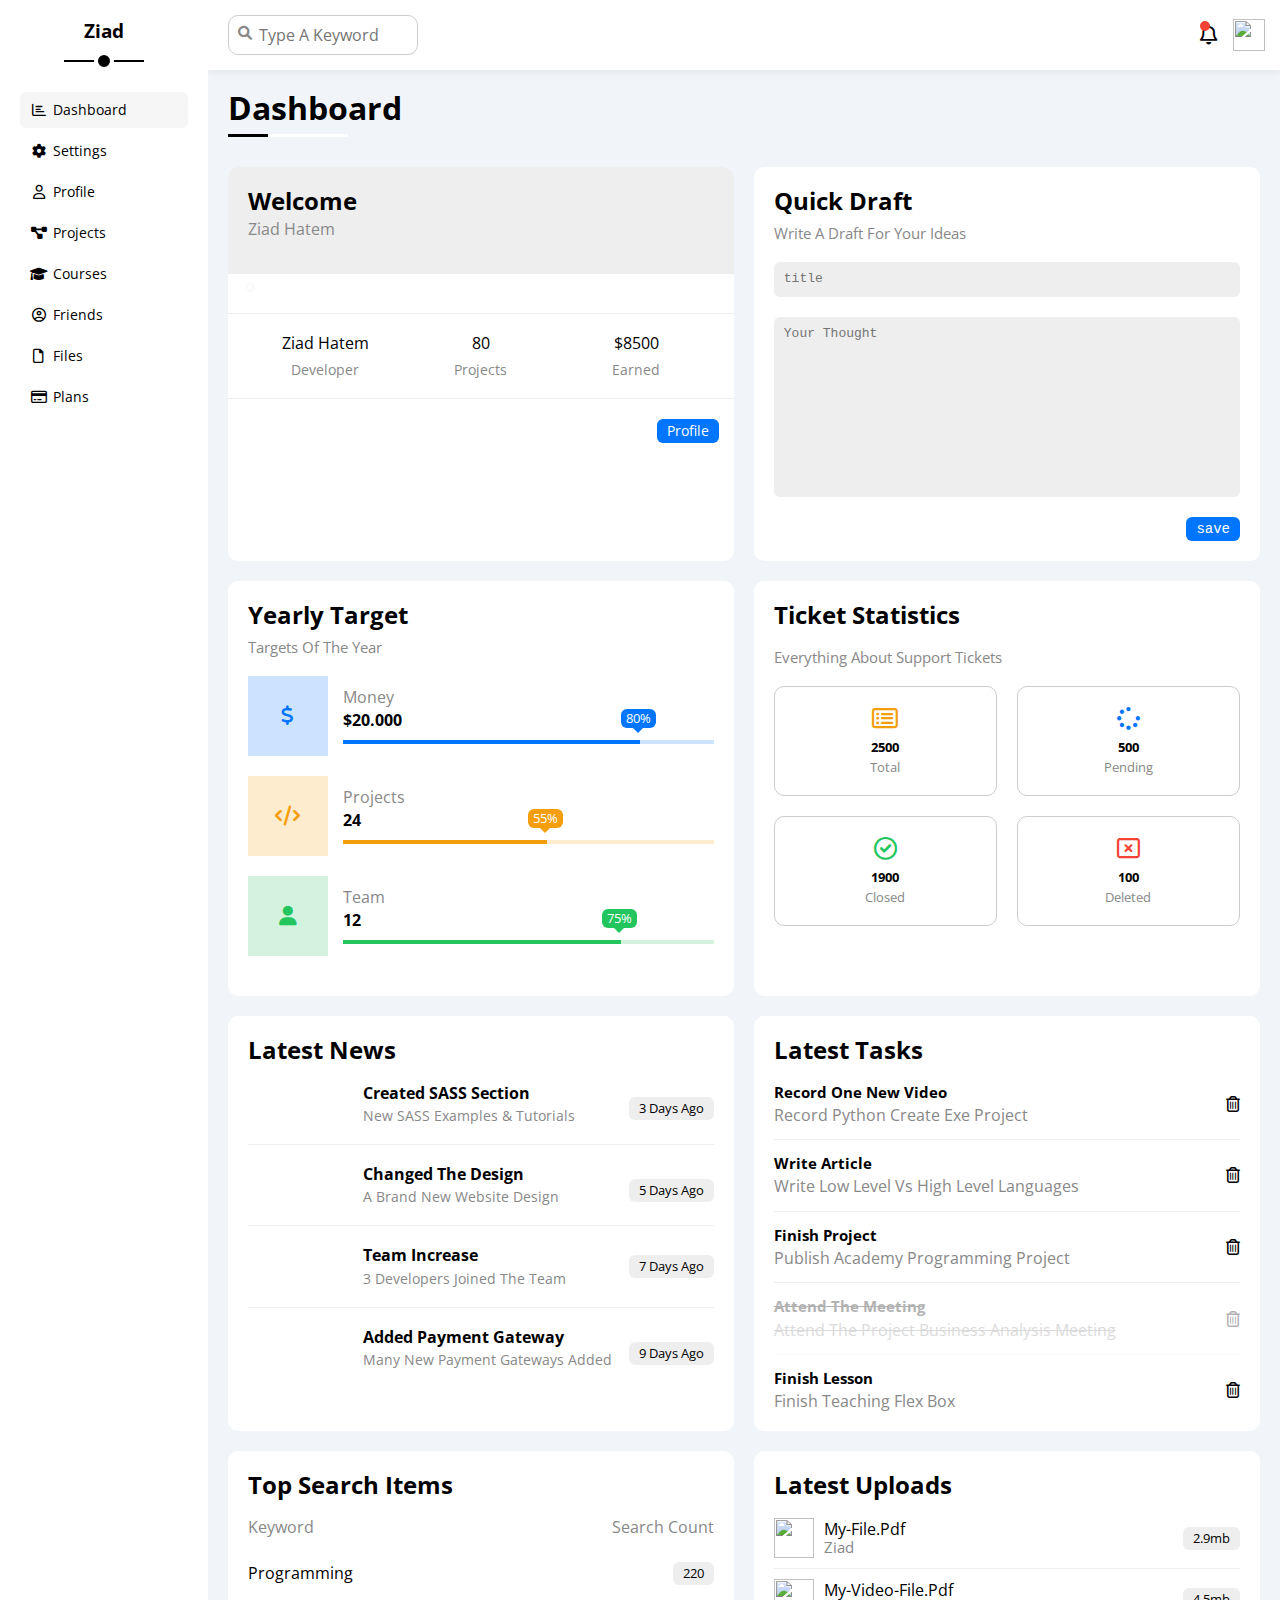
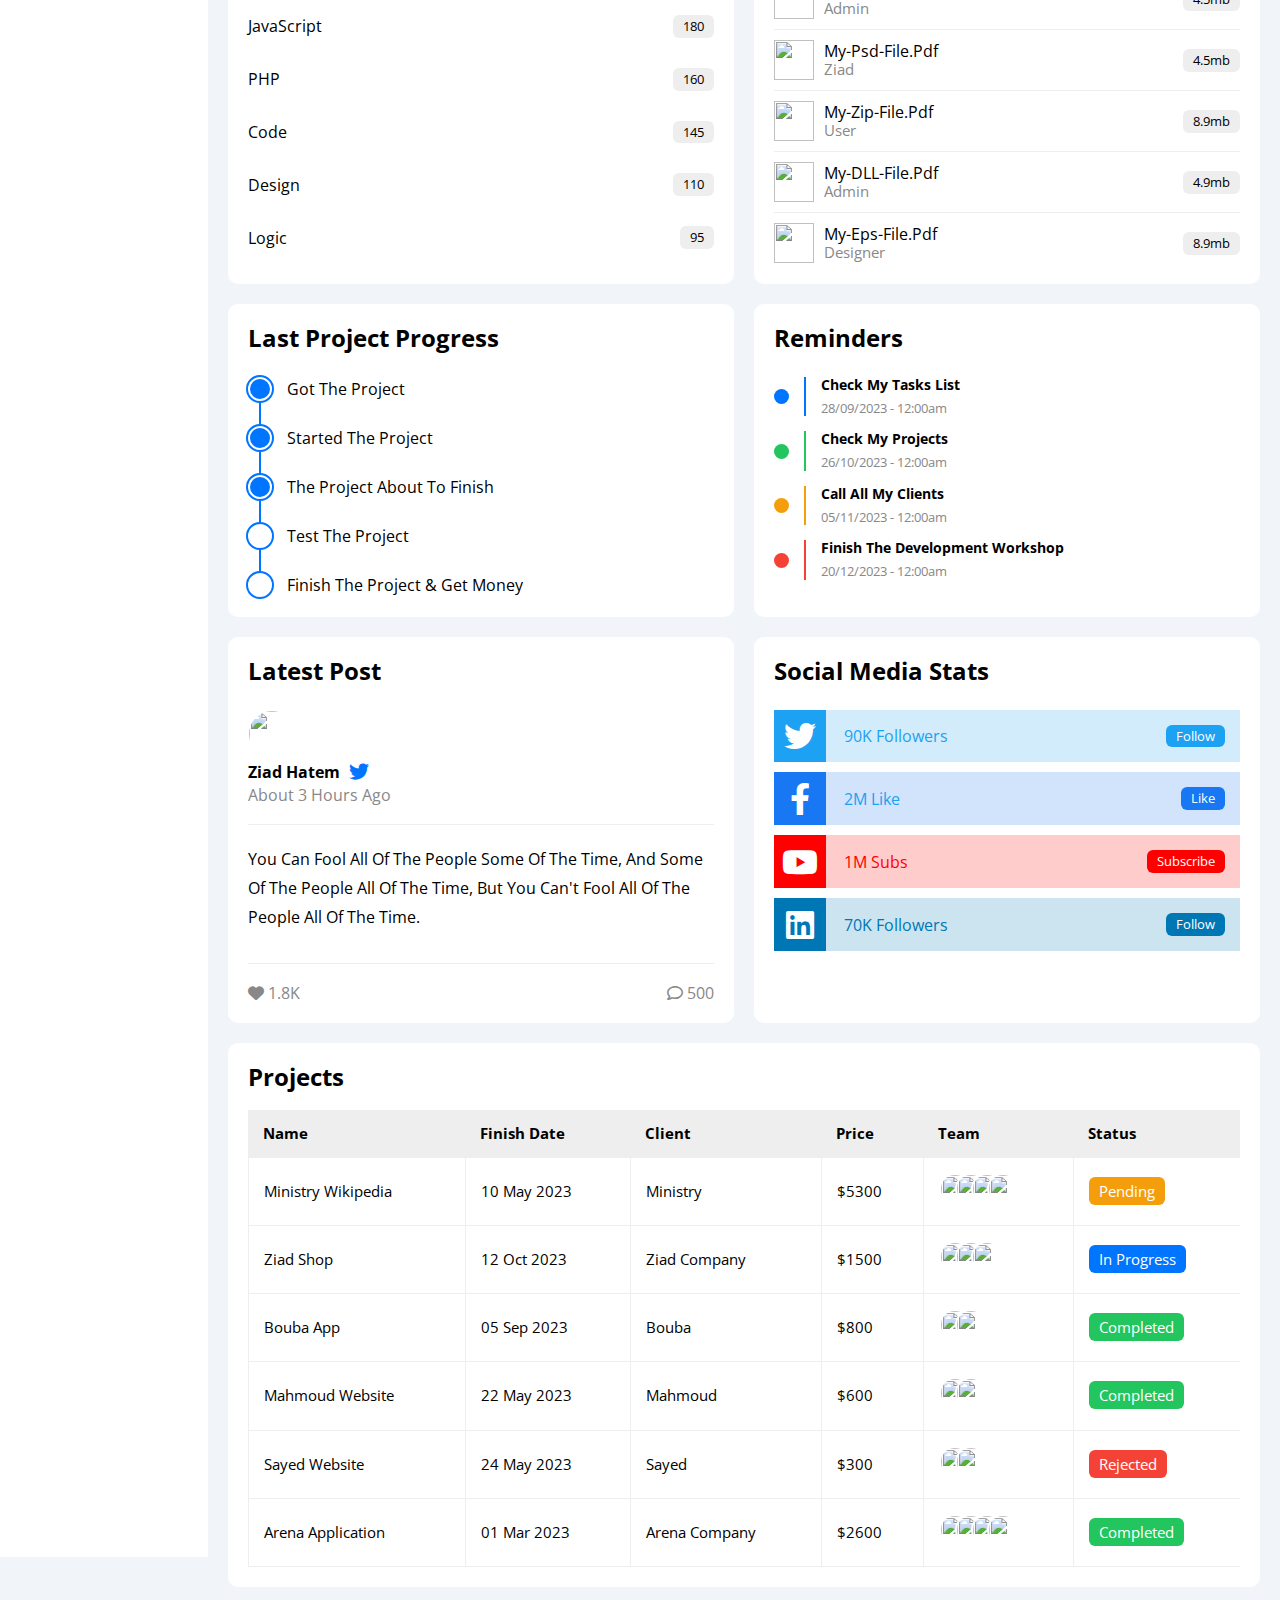
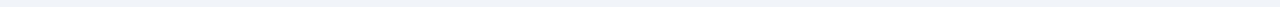
==== commit fa93e3af: "Modifed" ====
--- a/index.html
+++ b/index.html
@@ -31,92 +31,102 @@
 
 	<body>
 		<div class="page d-flex">
-			<div class="sidebar bg-white p-20 p-rel`">
-				<h3 class="p-rel txt-c mt-0">Ziad</h3>
-				<ul>
+			<div
+				class="sidebar w-240 mb-50 w-58-mob p-10-mob w-58-mob p-10-mob bg-white p-20 p-rel"
+			>
+				<h3 class="p-rel txt-c mt-0 mb-15-mob fs-13-mob">Ziad</h3>
+				<ul class="mt-50">
 					<li>
 						<a
-							class="active align-c fs-14 c-black rad-6 p-10"
+							class="sidebar-color w-58-mob p-10 mob-color align-c fs-14 c-black rad-6 p-10"
 							href="index.html"
 						>
-							<i class="fa-regular fa-chart-bar fa-fw"></i>
-							<span>Dashboard</span>
+							<i
+								class="fa-regular fa-chart-bar fa-fw mr-5"
+							></i>
+							<span class="fs-14 d-none-mob"
+								>Dashboard</span
+							>
 						</a>
 					</li>
 					<li>
 						<a
-							class="align-c fs-14 c-black rad-6 p-10"
+							class="align-c fs-14 c-black rad-6 p-10 w-58-mob p-10-mob sidebar-hov-color"
 							href="html/settings.html"
 						>
-							<i class="fa-solid fa-gear fa-fw"></i>
-							<span>Settings</span>
+							<i class="fa-solid fa-gear fa-fw mr-5"></i>
+							<span class="fs-14 d-none-mob"
+								>Settings</span
+							>
 						</a>
 					</li>
 					<li>
 						<a
-							class="align-c fs-14 c-black rad-6 p-10"
+							class="align-c fs-14 c-black rad-6 p-10 w-58-mob p-10-mob sidebar-hov-color"
 							href="html/profile.html"
 						>
-							<i class="fa-regular fa-user fa-fw"></i>
-							<span>Profile</span>
+							<i class="fa-regular fa-user fa-fw mr-5"></i>
+							<span class="fs-14 d-none-mob">Profile</span>
 						</a>
 					</li>
 					<li>
 						<a
-							class="align-c fs-14 c-black rad-6 p-10"
+							class="align-c fs-14 c-black rad-6 p-10 w-58-mob p-10-mob sidebar-hov-color"
 							href="html/projects.html"
 						>
 							<i
-								class="fa-solid fa-diagram-project fa-fw"
-							></i>
-							<span>Projects</span>
+								class="fa-solid fa-diagram-project fa-fw mr-5"
+							></i>
+							<span class="fs-14 d-none-mob"
+								>Projects</span
+							>
 						</a>
 					</li>
 					<li>
 						<a
-							class="align-c fs-14 c-black rad-6 p-10"
+							class="align-c fs-14 c-black rad-6 p-10 w-58-mob p-10-mob sidebar-hov-color"
 							href="html/courses.html"
 						>
 							<i
-								class="fa-solid fa-graduation-cap fa-fw"
-							></i>
-							<span>Courses</span>
+								class="fa-solid fa-graduation-cap fa-fw mr-5"
+							></i>
+							<span class="fs-14 d-none-mob">Courses</span>
 						</a>
 					</li>
 					<li>
 						<a
-							class="align-c fs-14 c-black rad-6 p-10"
+							class="align-c fs-14 c-black rad-6 p-10 w-58-mob p-10-mob sidebar-hov-color"
 							href="html/friends.html"
 						>
 							<i
-								class="fa-regular fa-circle-user fa-fw"
-							></i>
-							<span>Friends</span>
+								class="fa-regular fa-circle-user fa-fw mr-5"
+							></i>
+							<span class="fs-14 d-none-mob">Friends</span>
 						</a>
 					</li>
 					<li>
 						<a
-							class="align-c fs-14 c-black rad-6 p-10"
+							class="align-c fs-14 c-black rad-6 p-10 w-58-mob p-10-mob sidebar-hov-color"
 							href="html/files.html"
 						>
-							<i class="fa-regular fa-file fa-fw"></i>
-							<span>Files</span>
+							<i class="fa-regular fa-file fa-fw mr-5"></i>
+							<span class="fs-14 d-none-mob">Files</span>
 						</a>
 					</li>
 					<li>
 						<a
-							class="align-c fs-14 c-black rad-6 p-10"
+							class="align-c fs-14 c-black rad-6 p-10 w-58-mob p-10-mob sidebar-hov-color"
 							href="html/plans.html"
 						>
 							<i
-								class="fa-regular fa-credit-card fa-fw"
-							></i>
-							<span>Plans</span>
+								class="fa-regular fa-credit-card fa-fw mr-5"
+							></i>
+							<span class="fs-14 d-none-mob">Plans</span>
 						</a>
 					</li>
 				</ul>
 			</div>
-			<div class="content w-full">
+			<div class="content w-full ov-h">
 				<!-- Start Head -->
 				<div class="head box-shad bg-white p-15 between-flex">
 					<div class="search p-rel">
@@ -132,15 +142,17 @@
 								class="fa-regular fa-bell fa-lg p-rel"
 							></i>
 						</span>
-						<img src="../../imgs/avatar.png" alt="" />
+						<img src="imgs/avatar.png" alt="" />
 					</div>
 				</div>
 				<!-- End Head -->
 				<h1 class="p-rel">Dashboard</h1>
-				<div class="wrapper d-grid gap-20 ml-20 mr-20 mb-20">
+				<div
+					class="grid-sys-450 grid-sys-450-mob d-grid gap-20 ml-20 mr-20 mb-20"
+				>
 					<!-- Start Welcome Widget -->
 					<div
-						class="welcome widget-trans main-trans ov-h bg-white rad-10 txt-c-mob block-mob"
+						class="welcome widget-trans main-trans ov-h bg-white rad-10 txt-c-mob d-block-mob"
 					>
 						<div class="intro p-20 between-flex bg-eee">
 							<div>
@@ -149,30 +161,31 @@
 							</div>
 							<img
 								class="hide-mob"
-								src="../../imgs/welcome.png"
+								src="imgs/welcome.png"
 								alt=""
 							/>
 						</div>
 						<img
-							src="../../imgs/avatar.png"
+							src="imgs/avatar.png"
 							alt=""
-							class="avatar ml-20"
+							class="avatar w-64 h-46 w-64 h-46 ml-20"
 						/>
-						<div class="body txt-c d-flex p-20 mt-20 mb-20">
-							<div>
+						<div
+							class="body brb-eee brt-eee txt-c d-flex p-20 mt-20 mb-20"
+						>
+							<div class="flex-1">
 								Ziad Hatem
-								<span
-									class="flex-1 d-block c-grey fs-14 mt-10"
+								<span class="d-block c-grey fs-14 mt-10"
 									>Developer</span
 								>
 							</div>
-							<div>
+							<div class="flex-1">
 								80
 								<span class="d-block c-grey fs-14 mt-10"
 									>Projects</span
 								>
 							</div>
-							<div>
+							<div class="flex-1">
 								$8500
 								<span class="d-block c-grey fs-14 mt-10"
 									>Earned</span
@@ -181,7 +194,7 @@
 						</div>
 						<a
 							href="html/profile.html"
-							class="main-trans visit d-block fs-14 bg-blue c-white w-fit btn-shape center-flex"
+							class="main-trans visit d-block fs-14 bg-blue c-white w-fit btn-shape center-flex hov-alt-col"
 							>Profile</a
 						>
 					</div>
@@ -204,15 +217,11 @@
 							<textarea
 								class="d-block resize-none mb-20 w-full p-10 b-none bg-eee rad-6"
 								placeholder="Your Thought"
-								name=""
-								id=""
-								cols="30"
-								rows="10"
 							></textarea>
 							<input
 								type="submit"
 								value="save"
-								class="save cur-pointer main-trans d-block fs-14 bg-blue c-white b-none w-fit btn-shape"
+								class="save ml-auto hov-alt-col cur-pointer main-trans d-block fs-14 bg-blue c-white b-none w-fit btn-shape"
 							/>
 						</form>
 					</div>
@@ -227,7 +236,9 @@
 							Targets Of the year
 						</p>
 						<div class="targets-row mb-20 blue center-flex">
-							<div class="icon center-flex">
+							<div
+								class="icon center-flex w-80 h-80 mr-15"
+							>
 								<i
 									class="fa-solid fa-dollar-sign fa-lg c-blue"
 								></i>
@@ -244,7 +255,7 @@
 										style="width: 80%"
 									>
 										<span
-											class="bg-blue p-abs c-white rad-6"
+											class="bg-blue p-abs c-white rad-6 fs-13"
 											>80%</span
 										>
 									</span>
@@ -252,7 +263,9 @@
 							</div>
 						</div>
 						<div class="targets-row mb-20 orange center-flex">
-							<div class="icon center-flex">
+							<div
+								class="icon center-flex w-80 h-80 mr-15"
+							>
 								<i
 									class="fa-solid fa-code fa-lg c-orange"
 								></i>
@@ -270,7 +283,7 @@
 										style="width: 55%"
 									>
 										<span
-											class="bg-orange p-abs c-white rad-6"
+											class="bg-orange p-abs c-white rad-6 fs-13"
 											>55%</span
 										>
 									</span>
@@ -278,7 +291,9 @@
 							</div>
 						</div>
 						<div class="targets-row mb-20 green center-flex">
-							<div class="icon center-flex">
+							<div
+								class="icon center-flex w-80 h-80 mr-15"
+							>
 								<i
 									class="fa-solid fa-user fa-lg c-green"
 								></i>
@@ -294,7 +309,7 @@
 										style="width: 75%"
 									>
 										<span
-											class="bg-green p-abs c-white rad-6"
+											class="bg-green p-abs c-white rad-6 fs-13"
 											>75%</span
 										>
 									</span>
@@ -314,7 +329,7 @@
 						</p>
 						<div class="d-flex txt-c gap-20 flex-wrap">
 							<div
-								class="box br-ccc p-20 rad-10 fs-13 c-grey"
+								class="box br-ccc p-20 rad-10 fs-13 c-grey w-full-mob"
 							>
 								<i
 									class="fa-regular fa-rectangle-list fa-2x mb-10 c-orange"
@@ -338,7 +353,7 @@
 								Pending
 							</div>
 							<div
-								class="box br-ccc p-20 rad-10 fs-13 c-grey"
+								class="box br-ccc p-20 rad-10 fs-13 c-grey w-full-mob"
 							>
 								<i
 									class="fa-regular fa-circle-check fa-2x mb-10 c-green"
@@ -350,7 +365,7 @@
 								Closed
 							</div>
 							<div
-								class="box br-ccc p-20 rad-10 fs-13 c-grey"
+								class="box br-ccc p-20 rad-10 fs-13 c-grey w-full-mob"
 							>
 								<i
 									class="fa-regular fa-rectangle-xmark fa-2x mb-10 c-red"
@@ -370,10 +385,12 @@
 						class="latest-news widget-des main-trans widget-trans txt-c-mobile"
 					>
 						<h2 class="h2-des">Latest News</h2>
-						<div class="news-row txt-c-mob align-c brb-eee">
+						<div
+							class="news-row txt-c-mob align-c brb-eee d-block-mob"
+						>
 							<img
 								class="w-100 rad-6 mr-15"
-								src="../../imgs/news-01.png"
+								src="imgs/news-01.png"
 								alt=""
 							/>
 							<div class="info flex-grow">
@@ -383,15 +400,17 @@
 								</p>
 							</div>
 							<div
-								class="btn-shape bg-eee fs-13 label h-fit"
+								class="btn-shape bg-eee fs-13 label h-fit mt-10"
 							>
 								3 Days Ago
 							</div>
 						</div>
-						<div class="news-row txt-c-mob align-c brb-eee">
+						<div
+							class="news-row txt-c-mob align-c brb-eee d-block-mob"
+						>
 							<img
 								class="w-100 rad-6 mr-15"
-								src="../../imgs/news-02.png"
+								src="imgs/news-02.png"
 								alt=""
 							/>
 							<div class="info flex-grow">
@@ -401,15 +420,17 @@
 								</p>
 							</div>
 							<div
-								class="btn-shape bg-eee fs-13 label h-fit"
+								class="btn-shape bg-eee fs-13 label h-fit mt-10"
 							>
 								5 Days Ago
 							</div>
 						</div>
-						<div class="news-row txt-c-mob align-c brb-eee">
+						<div
+							class="news-row txt-c-mob align-c brb-eee d-block-mob"
+						>
 							<img
 								class="w-100 rad-6 mr-15"
-								src="../../imgs/news-03.png"
+								src="imgs/news-03.png"
 								alt=""
 							/>
 							<div class="info flex-grow">
@@ -424,10 +445,12 @@
 								7 Days Ago
 							</div>
 						</div>
-						<div class="news-row txt-c-mob align-c">
+						<div
+							class="news-row txt-c-mob align-c d-block-mob"
+						>
 							<img
 								class="w-100 rad-6 mr-15"
-								src="../../imgs/news-04.png"
+								src="imgs/news-04.png"
 								alt=""
 							/>
 							<div class="info flex-grow flex-grow">
@@ -437,7 +460,7 @@
 								</p>
 							</div>
 							<div
-								class="btn-shape bg-eee fs-13 label h-fit"
+								class="btn-shape bg-eee fs-13 label h-fit mt-10"
 							>
 								9 Days Ago
 							</div>
@@ -584,7 +607,7 @@
 								<div class="center-flex">
 									<img
 										class="mr-10 w-40 h-40"
-										src="../../imgs/pdf.svg"
+										src="imgs/pdf.svg"
 										alt=""
 									/>
 									<div>
@@ -604,7 +627,7 @@
 								<div class="center-flex">
 									<img
 										class="mr-10 w-40 h-40"
-										src="../../imgs/avi.svg"
+										src="imgs/avi.svg"
 										alt=""
 									/>
 									<div>
@@ -624,7 +647,7 @@
 								<div class="center-flex">
 									<img
 										class="mr-10 w-40 h-40"
-										src="../../imgs/psd.svg"
+										src="imgs/psd.svg"
 										alt=""
 									/>
 									<div>
@@ -644,7 +667,7 @@
 								<div class="center-flex">
 									<img
 										class="mr-10 w-40 h-40"
-										src="../../imgs/zip.svg"
+										src="imgs/zip.svg"
 										alt=""
 									/>
 									<div>
@@ -664,7 +687,7 @@
 								<div class="center-flex">
 									<img
 										class="mr-10 w-40 h-40"
-										src="../../imgs/dll.svg"
+										src="imgs/dll.svg"
 										alt=""
 									/>
 									<div>
@@ -684,7 +707,7 @@
 								<div class="center-flex">
 									<img
 										class="mr-10 w-40 h-40"
-										src="../../imgs/eps.svg"
+										src="imgs/eps.svg"
 										alt=""
 									/>
 									<div>
@@ -799,8 +822,8 @@
 						<h2 class="mt-0 mb-25">Latest Post</h2>
 						<div class="top align-center">
 							<img
-								class="avatar mr-15 mb-5"
-								src="../../imgs/avatar.png"
+								class="avatar mr-15 mb-5 rad-half br-white w-64 h-64"
+								src="imgs/avatar.png"
 								alt=""
 							/>
 							<div class="info">
@@ -816,7 +839,7 @@
 							</div>
 						</div>
 						<div
-							class="post-content brb-eee txt-c-mob pt-20 pb-20 mt-20 mb-20"
+							class="post-content brt-eee brb-eee txt-c-mob pt-20 pb-20 mt-20 mb-20"
 						>
 							you can fool all of the people some of the
 							time, and some of the people all of the time,
@@ -918,19 +941,19 @@
 									<td>$5300</td>
 									<td>
 										<img
-											src="../../imgs/team-01.png"
-											alt=""
-										/>
-										<img
-											src="../../imgs/team-02.png"
-											alt=""
-										/>
-										<img
-											src="../../imgs/team-03.png"
-											alt=""
-										/>
-										<img
-											src="../../imgs/team-05.png"
+											src="imgs/team-01.png"
+											alt=""
+										/>
+										<img
+											src="imgs/team-02.png"
+											alt=""
+										/>
+										<img
+											src="imgs/team-03.png"
+											alt=""
+										/>
+										<img
+											src="imgs/team-05.png"
 											alt=""
 										/>
 									</td>
@@ -948,15 +971,15 @@
 									<td>$1500</td>
 									<td>
 										<img
-											src="../../imgs/team-01.png"
-											alt=""
-										/>
-										<img
-											src="../../imgs/team-02.png"
-											alt=""
-										/>
-										<img
-											src="../../imgs/team-05.png"
+											src="imgs/team-01.png"
+											alt=""
+										/>
+										<img
+											src="imgs/team-02.png"
+											alt=""
+										/>
+										<img
+											src="imgs/team-05.png"
 											alt=""
 										/>
 									</td>
@@ -974,11 +997,11 @@
 									<td>$800</td>
 									<td>
 										<img
-											src="../../imgs/team-02.png"
-											alt=""
-										/>
-										<img
-											src="../../imgs/team-03.png"
+											src="imgs/team-02.png"
+											alt=""
+										/>
+										<img
+											src="imgs/team-03.png"
 											alt=""
 										/>
 									</td>
@@ -996,11 +1019,11 @@
 									<td>$600</td>
 									<td>
 										<img
-											src="../../imgs/team-01.png"
-											alt=""
-										/>
-										<img
-											src="../../imgs/team-02.png"
+											src="imgs/team-01.png"
+											alt=""
+										/>
+										<img
+											src="imgs/team-02.png"
 											alt=""
 										/>
 									</td>
@@ -1018,11 +1041,11 @@
 									<td>$300</td>
 									<td>
 										<img
-											src="../../imgs/team-01.png"
-											alt=""
-										/>
-										<img
-											src="../../imgs/team-03.png"
+											src="imgs/team-01.png"
+											alt=""
+										/>
+										<img
+											src="imgs/team-03.png"
 											alt=""
 										/>
 									</td>
@@ -1040,19 +1063,19 @@
 									<td>$2600</td>
 									<td>
 										<img
-											src="../../imgs/team-01.png"
-											alt=""
-										/>
-										<img
-											src="../../imgs/team-02.png"
-											alt=""
-										/>
-										<img
-											src="../../imgs/team-03.png"
-											alt=""
-										/>
-										<img
-											src="../../imgs/team-04.png"
+											src="imgs/team-01.png"
+											alt=""
+										/>
+										<img
+											src="imgs/team-02.png"
+											alt=""
+										/>
+										<img
+											src="imgs/team-03.png"
+											alt=""
+										/>
+										<img
+											src="imgs/team-04.png"
 											alt=""
 										/>
 									</td>
--- a/css/framework.css
+++ b/css/framework.css
@@ -12,7 +12,7 @@
 
 /* Start Box */
 .d-flex {
-	display: flex;
+	display: flex !important;
 }
 
 .flex-1 {
@@ -31,12 +31,24 @@
 	display: grid;
 }
 
+.grid-sys-450 {
+	grid-template-columns: repeat(auto-fill, minmax(450px, 1fr));
+}
+
+.grid-sys-500 {
+	grid-template-columns: repeat(auto-fill, minmax(500px, 1fr));
+}
+
+.grid-sys-300 {
+	grid-template-columns: repeat(auto-fill, minmax(300px, 1fr));
+}
+
 .d-block {
 	display: block;
 }
 
 .align-c {
-	display: flex;
+	display: flex !important;
 	align-items: center;
 }
 
@@ -44,6 +56,12 @@
 	justify-content: space-between;
 }
 
+@media (max-width: 767px) {
+	.gap-10-mob {
+		gap: 10px;
+	}
+}
+
 .gap-20 {
 	gap: 20px;
 }
@@ -56,10 +74,6 @@
 	box-shadow: 0 0 10px #ddd;
 }
 
-.z-1 {
-	z-index: 1;
-}
-
 /* End Box */
 
 /* Start Width & Height */
@@ -76,14 +90,38 @@
 	width: 40px;
 }
 
+.w-64 {
+	width: 64px;
+}
+
+.h-64 {
+	height: 64px;
+}
+
+.w-80 {
+	width: 80px;
+}
+
 .w-100 {
 	width: 100px;
 }
 
+.w-190 {
+	width: 190px;
+}
+
+.w-240 {
+	width: 240px;
+}
+
 .h-40 {
 	height: 40px;
 }
 
+.h-80 {
+	height: 80px;
+}
+
 .h-full {
 	height: 100%;
 }
@@ -98,7 +136,7 @@
 
 /* End Width & Height */
 
-/* Start Border */
+/* Start Border & outline */
 
 .rad-6 {
 	border-radius: 6px;
@@ -116,6 +154,10 @@
 	border: 1px solid #ccc;
 }
 
+.br-white {
+	border: 1px solid white;
+}
+
 .br-eee {
 	border: 1px solid #eee;
 }
@@ -124,10 +166,28 @@
 	border-bottom: 1px solid #eee;
 }
 
+.br-ddd {
+	border: 1px solid #ddd;
+}
+
+.brt-eee {
+	border-top: 1px solid #eee;
+}
+
 .b-none {
 	border: none;
 }
 
+.out-col-blue {
+	outline: 3px solid var(--blue-color);
+}
+.out-col-green {
+	outline: 3px solid var(--green-color);
+}
+.out-col-orange {
+	outline: 3px solid var(--orange-color);
+}
+
 /* End Border */
 
 /* Start Padding + Margin */
@@ -172,6 +232,14 @@
 	padding-left: 15px;
 }
 
+.pl-30 {
+	padding-left: 30px;
+}
+
+.m-auto {
+	margin: auto;
+}
+
 .m-0 {
 	margin: 0;
 }
@@ -208,6 +276,14 @@
 	margin-top: 25px;
 }
 
+.mt-50 {
+	margin-top: 50px;
+}
+
+.mr-5 {
+	margin-right: 5px;
+}
+
 .mr-10 {
 	margin-right: 10px;
 }
@@ -242,6 +318,18 @@
 
 .mb-25 {
 	margin-bottom: 25px;
+}
+
+.mb-50 {
+	margin-bottom: 50px;
+}
+
+.ml-auto {
+	margin-left: auto;
+}
+
+.ml-5 {
+	margin-left: 5px;
 }
 
 .ml-20 {
@@ -323,6 +411,14 @@
 
 .bg-eee {
 	background-color: #eee;
+}
+.sidebar-color,
+.sidebar-hov-color:hover {
+	background-color: #f6f6f6;
+}
+
+.hov-alt-col:hover {
+	background-color: var(--blue-alt-color);
 }
 
 /* End Color */
@@ -352,13 +448,55 @@
 		text-align: center;
 	}
 
-	.block-mob {
-		display: block;
+	.d-block-mob {
+		display: block !important;
 	}
 
 	.d-flex-mob {
 		display: flex;
 	}
+	.w-full-mob {
+		width: 100%;
+	}
+	.flex-dir-col-mob {
+		display: flex !important;
+		flex-direction: column !important;
+	}
+	.flex-dir-row-mob {
+		display: flex !important;
+		flex-direction: row;
+	}
+	.grid-sys-450-mob {
+		grid-template-columns: minmax(200px, 1fr);
+		margin: 0 10px 0 10px;
+	}
+	.grid-sys-500-mob {
+		grid-template-columns: repeat(auto-fill, minmax(200px, 1fr));
+	}
+	.grid-sys-300-mob {
+		grid-template-columns: repeat(auto-fill, minmax(200px, 1fr));
+	}
+	.fs-13-mob {
+		font-size: 13px;
+	}
+	.mb-15-mob {
+		margin-bottom: 15px;
+	}
+	.d-none-before::before {
+		display: none;
+	}
+	.d-none-after::after {
+		display: none;
+	}
+	.d-none-mob {
+		display: none;
+	}
+	.w-58-mob {
+		width: 58px;
+	}
+	.p-10-mob {
+		padding: 10px;
+	}
 }
 
 /* End Mobile  */
@@ -378,13 +516,13 @@
 /* Start Components */
 
 .center-flex {
-	display: flex;
+	display: flex !important;
 	align-items: center;
 	justify-content: center;
 }
 
 .between-flex {
-	display: flex;
+	display: flex !important;
 	justify-content: space-between;
 	align-items: center;
 }
@@ -416,4 +554,49 @@
 	transform: scale(1.01);
 }
 
+.page-margin {
+	margin-left: 10px;
+	margin-right: 10px;
+}
+
+.toggle-checkbox {
+	-webkit-appearance: none;
+	appearance: none;
+}
+
+.toggle-switch {
+	background-color: #ccc;
+	width: 78px;
+	height: 32px;
+	border-radius: 16px;
+}
+
+.toggle-switch::before {
+	font-family: 'Font Awesome 6 Free';
+	content: '\f00d';
+	position: absolute;
+	background-color: white;
+	height: 24px;
+	width: 24px;
+	border-radius: 50%;
+	top: 4px;
+	left: 4px;
+	display: flex;
+	justify-content: center;
+	align-items: center;
+	color: #aaa;
+	transition: var(--main-trans);
+	font-weight: 900;
+}
+
+.toggle-checkbox:checked + .toggle-switch {
+	background-color: var(--blue-color);
+}
+
+.toggle-checkbox:checked + .toggle-switch::before {
+	content: '\f00c' !important;
+	left: 50px;
+	color: var(--blue-color);
+}
+
 /* End Components */
--- a/css/style.css
+++ b/css/style.css
@@ -79,59 +79,7 @@
 
 /* End Global Rules */
 
-/* Start Components */
-.toggle-checkbox {
-	-webkit-appearance: none;
-	appearance: none;
-}
-
-.toggle-switch {
-	background-color: #ccc;
-	width: 78px;
-	height: 32px;
-	border-radius: 16px;
-	position: relative;
-	cursor: pointer;
-}
-
-.toggle-switch::before {
-	font-family: 'Font Awesome 6 Free';
-	content: '\f00d';
-	font-weight: 900;
-	background-color: white;
-	height: 24px;
-	width: 24px;
-	position: absolute;
-	border-radius: 50%;
-	top: 4px;
-	left: 4px;
-	display: flex;
-	justify-content: center;
-	align-items: center;
-	color: #aaa;
-	transition: var(--main-trans);
-}
-
-.toggle-checkbox:checked + .toggle-switch {
-	background-color: var(--blue-color);
-}
-
-.toggle-checkbox:checked + .toggle-switch::before {
-	content: '\f00c';
-	left: 50px;
-	color: var(--blue-color);
-}
-
-/* End Components */
-
-/* Start Sidebar */
-.sidebar {
-	width: 250px;
-}
-
-.sidebar > h3 {
-	margin-bottom: 50px;
-}
+/* Start sidebar w-58-mob p-10-mob */
 
 .sidebar > h3::before,
 .sidebar > h3::after {
@@ -161,42 +109,15 @@
 	margin-bottom: 5px;
 }
 
-.sidebar ul li a:hover,
-.sidebar ul li a.active {
-	background-color: #f6f6f6;
-}
-
-.sidebar ul li a span {
-	font-size: 14px;
-	margin-left: 10px;
-}
-
 @media (max-width: 767px) {
 	.sidebar {
 		width: 58px;
 		padding: 10px;
 	}
-
-	.sidebar > h3 {
-		font-size: 13px;
-		margin-bottom: 15px;
-	}
-
-	.sidebar > h3::before,
-	.sidebar > h3::after {
-		display: none;
-	}
-
-	.sidebar ul li a span {
-		display: none;
-	}
-}
-
-/* End Sidebar */
+}
+
+/* End sidebar */
 /* Start Content */
-.content {
-	overflow: hidden;
-}
 
 .head .search::before {
 	font-family: 'Font Awesome 6 Free';
@@ -214,12 +135,10 @@
 	padding-left: 30px;
 	width: 190px;
 	transition: var(--main-trans);
-	caret-color: var(--blue-color);
-}
-
+}
 .head .icons .notification::before {
+	position: absolute;
 	content: '';
-	position: absolute;
 	width: 10px;
 	height: 10px;
 	background-color: var(--red-color);
@@ -230,13 +149,13 @@
 .head .icons .notification i:hover::before {
 	font-family: 'Font Awesome 6 Free';
 	content: '\f0f3';
-	font-weight: 900;
+
 	color: gold;
 }
 
 .head .icons .notification::before {
+	position: absolute;
 	content: '';
-	position: absolute;
 	width: 10px;
 	height: 10px;
 	background-color: var(--red-color);
@@ -248,7 +167,7 @@
 .head .icons .notification i:hover::before {
 	font-family: 'Font Awesome 6 Free';
 	content: '\f0f3';
-	font-weight: 900;
+
 	color: gold;
 }
 
@@ -282,17 +201,6 @@
 	width: 40px;
 }
 
-.wrapper {
-	grid-template-columns: repeat(auto-fill, minmax(450px, 1fr));
-}
-
-@media (max-width: 767px) {
-	.wrapper {
-		grid-template-columns: minmax(200px, 1fr);
-		margin: 0 10px 0 10px;
-	}
-}
-
 /* End Content */
 
 /* * Start Index */
@@ -305,30 +213,13 @@
 }
 
 .welcome .avatar {
-	width: 64px;
-	height: 64px;
-	border: 2px solid white;
-	border-radius: 50%;
 	padding: 2px;
 	box-shadow: 0 0 5px #ddd;
 	margin-top: -32px;
 }
 
-.welcome .body {
-	border-top: 1px solid #eee;
-	border-bottom: 1px solid #eee;
-}
-
-.welcome .body > div {
-	flex: 1;
-}
-
 .welcome .visit {
 	margin: 0 15px 15px auto;
-}
-
-.welcome .visit:hover {
-	background-color: var(--blue-alt-color);
 }
 
 @media (max-width: 767px) {
@@ -348,14 +239,6 @@
 	min-height: 180px;
 }
 
-.quick-draft .save {
-	margin-left: auto;
-}
-
-.quick-draft .save:hover {
-	background-color: var(--blue-alt-color);
-}
-
 .quick-draft form input,
 .quick-draft form textarea {
 	font-family: monospace;
@@ -365,9 +248,6 @@
 
 /* Start Yearly Targets Widget */
 .targets .targets-row .icon {
-	width: 80px;
-	height: 80px;
-	margin-right: 15px;
 	background-color: rgb(0 117 255 / 20%);
 }
 
@@ -385,7 +265,6 @@
 	bottom: 16px;
 	right: -16px;
 	padding: 2px 5px;
-	font-size: 13px;
 }
 
 .targets .details .progress > span span::before {
@@ -437,12 +316,6 @@
 	font-size: 23px;
 }
 
-@media (max-width: 767px) {
-	.tickets .box {
-		width: 100%;
-	}
-}
-
 /* End Tickets Widget */
 
 /* Start Latest News Widget */
@@ -452,24 +325,9 @@
 	padding-bottom: 20px;
 }
 
-.latest-news .info {
-	flex-grow: 1;
-}
-
 .latest-news .info h3 {
 	margin: 0 0 6px;
 	font-size: 16px;
-}
-
-@media (max-width: 767px) {
-	.latest-news .news-row {
-		display: block;
-	}
-
-	.latest-news .news-row .label {
-		margin: 10px auto;
-		width: fit-content;
-	}
 }
 
 /* Start Latest News Widget */
@@ -561,7 +419,6 @@
 .latest-post .post-content {
 	line-height: 1.8;
 	min-height: 140px;
-	border-top: 1px solid #eee;
 }
 
 .latest-post .post-stats .like:hover {
@@ -583,8 +440,6 @@
 .latest-post .post-content {
 	text-transform: capitalize;
 	line-height: 1.8;
-	border-top: 1px solid #eee;
-	border-bottom: 1px solid #eee;
 	min-height: 140px;
 }
 
@@ -697,18 +552,6 @@
 
 /* * Start Settings */
 
-.settings-page {
-	grid-template-columns: repeat(auto-fill, minmax(450px, 1fr));
-}
-
-@media (max-width: 767px) {
-	.settings-page {
-		grid-template-columns: minmax(200px, 1fr);
-		margin: 0 10px 0 10px;
-		gap: 10px;
-	}
-}
-
 .settings-page :disabled {
 	cursor: no-drop;
 	background-color: #f0f4f8;
@@ -728,32 +571,18 @@
 
 /* Start Site Control Box */
 
-/* Start Security Info Box */
-
-.settings-page .security > .sec-box a:hover {
-	background-color: var(--blue-alt-color);
-}
-
-/* Start Security Info Box */
-
 /* Start Social Media Box */
 
 .settings-page .social-boxes i {
 	width: 40px;
 	height: 40px;
-	background-color: #f6f6f6;
-	border: 1px solid #ddd;
 	border-right: none;
 	border-radius: 6px 0 0 6px;
-	display: flex;
-	justify-content: center;
-	align-items: center;
 }
 
 .settings-page .social-boxes input {
 	height: 40px;
 	background-color: #f6f6f6;
-	border: 1px solid #ddd;
 	padding-left: 10px;
 	border-radius: 0 6px 6px 0;
 }
@@ -811,7 +640,7 @@
 .widgets-control .control label::after {
 	font-family: 'Font Awesome 6 Free';
 	content: '\f00c';
-	font-weight: 900;
+
 	background-color: var(--blue-color);
 	color: white;
 	font-size: 12px;
@@ -878,10 +707,6 @@
 
 /* Start Server */
 
-.backup-control .servers {
-	border-top: 1px solid #eee;
-}
-
 .backup-control .servers .server {
 	border: 2px solid #eee;
 }
@@ -889,10 +714,7 @@
 .backup-control .servers input[type='radio']:checked + .server {
 	border-color: var(--blue-color);
 	color: var(--blue-color);
-	animation-name: zooming;
-	animation-duration: 0.6s;
-	animation-iteration-count: infinite;
-	animation-direction: alternate;
+	animation: zooming 0.6s alternate infinite;
 }
 
 /* End Server */
@@ -902,12 +724,6 @@
 /* * End Settings */
 
 /* * Start Profile */
-
-@media (max-width: 767px) {
-	.profile-page .overview {
-		flex-direction: column;
-	}
-}
 .profile-page .avatar-box {
 	width: 300px;
 }
@@ -930,7 +746,6 @@
 	position: absolute;
 	left: 0;
 	top: 0;
-	height: 100%;
 	background-color: var(--blue-color);
 	border-radius: 6px;
 }
@@ -950,22 +765,12 @@
 	font-weight: normal;
 }
 
-@media (max-width: 767px) {
-	.profile-page .other-date {
-		flex-direction: column;
-	}
-}
-
 .profile-page .skills-card ul li {
 	padding: 15px 0;
 }
 
 .profile-page .skills-card ul li span {
 	display: inline-flex;
-}
-
-.profile-page .skills-card ul li span:not(:last-child) {
-	margin-right: 5px;
 }
 
 .profile-page .activities {
@@ -1004,9 +809,6 @@
 }
 
 @media (max-width: 767px) {
-	.profile-page .activities .activity {
-		flex-direction: column;
-	}
 	.profile-page .activities .activity img {
 		margin-right: 0;
 		margin-bottom: 15px;
@@ -1019,18 +821,7 @@
 /* * End Profile */
 
 /* * Start Projects */
-.projects-page {
-	grid-template-columns: repeat(auto-fill, minmax(500px, 1fr));
-}
-
-@media (max-width: 767px) {
-	.projects-page {
-		grid-template-columns: repeat(auto-fill, minmax(200px, 1fr));
-		margin-left: 10px;
-		margin-right: 10px;
-		gap: 10px;
-	}
-}
+
 .projects-page .project .date {
 	position: absolute;
 	right: 10px;
@@ -1067,32 +858,14 @@
 }
 .projects-page .tags {
 	justify-content: flex-end;
-	border-top: 1px solid #eee;
-}
-
-@media (max-width: 767px) {
-	.projects-page .project .tags {
-		display: flex;
-		flex-direction: column;
-	}
-}
-
-.projects-page .tags span {
-	margin-left: 5px;
-}
+}
+
 @media (max-width: 767px) {
 	.projects-page .project .tags span:not(:last-child) {
 		margin-bottom: 15px;
 	}
 }
-.projects-page .project .info {
-	border-top: 1px solid #eee;
-}
-@media (max-width: 767px) {
-	.projects-page .project .info {
-		flex-direction: column;
-	}
-}
+
 .projects-page .project .prog {
 	height: 8px;
 	width: 260px;
@@ -1102,27 +875,14 @@
 		margin-bottom: 15px;
 	}
 }
-.projects-page .project .prog span {
+.projects-page .project .info .prog span {
 	left: 0;
 	top: 0;
-	height: 100%;
 }
 /* * End Projects */
 
 /* * Start Courses */
 
-.courses-page {
-	grid-template-columns: repeat(auto-fill, minmax(300px, 1fr));
-}
-
-@media (max-width: 767px) {
-	.courses-page {
-		grid-template-columns: repeat(auto-fill, minmax(200px, 1fr));
-		margin-left: 10px;
-		margin-right: 10px;
-		gap: 10px;
-	}
-}
 .courses-page .course .cover {
 	max-width: 100%;
 }
@@ -1138,9 +898,6 @@
 .courses-page .course .description {
 	line-height: 1.6;
 }
-.courses-page .course .info {
-	border-top: 1px solid #eee;
-}
 .courses-page .course .info .title {
 	position: absolute;
 	left: 50%;
@@ -1153,18 +910,6 @@
 
 /* * Start Friends */
 
-.friends-page {
-	grid-template-columns: repeat(auto-fill, minmax(300px, 1fr));
-}
-
-@media (max-width: 767px) {
-	.friends-page {
-		grid-template-columns: repeat(auto-fill, minmax(200px, 1fr));
-		margin-left: 10px;
-		margin-right: 10px;
-		gap: 10px;
-	}
-}
 .friends-page .contact {
 	left: 10px;
 	top: 10px;
@@ -1177,14 +922,6 @@
 	animation-timing-function: cubic-bezier(0.42, 0, 0.21, 0.98);
 	background-color: var(--blue-color);
 	color: white;
-}
-
-.friends-page .friend .icons {
-	border-top: 1px solid #eee;
-}
-
-.friends-page .friend .icons i {
-	margin-right: 5px;
 }
 
 .friends-page .friend .icons .vip {
@@ -1198,9 +935,94 @@
 
 /* * End Friends */
 
+/* * Start Files */
+
+.files-page {
+	flex-direction: row-reverse;
+	align-items: flex-start !important;
+}
+
+@media (max-width: 767px) {
+	.files-page {
+		align-items: normal !important;
+	}
+}
+
+.files-page .files-stats {
+	min-width: 260px;
+}
+.files-page .files-stats .icon {
+	width: 40px;
+	height: 40px;
+	margin-right: 10px;
+}
+.files-page .files-stats .size {
+	margin-left: auto;
+}
+.files-page .files-stats .blue {
+	background-color: rgb(0 117 255 / 20%);
+}
+.files-page .files-stats .green {
+	background-color: rgb(34 197 94 / 20%);
+}
+.files-page .files-stats .red {
+	background-color: rgb(244 67 54 / 20%);
+}
+.files-page .files-stats .orange {
+	background-color: rgb(245 158 11 / 20%);
+}
+.files-page .files-stats .upload {
+	padding: 10px 15px;
+	margin: 15px auto 0;
+	margin-left: auto;
+}
+.files-page .files-stats .upload:hover i {
+	animation: go-up 0.8s infinite;
+}
+
+.files-page .files-content {
+	grid-template-columns: repeat(auto-fill, minmax(200px, 1fr));
+}
+
+.files-page .files-content .file:hover img {
+	transform: rotate(5deg);
+}
+
+/* * End Files */
+
+/* * Start Plans */
+
+.plans-page .plan .top {
+	border: 3px solid white;
+}
+
+.plans-page .plan .price {
+	font-size: 40px;
+}
+
+.plans-page .plan .price span {
+	left: -20px;
+	top: 0;
+	font-size: 25px;
+}
+
+.plans-page .plan ul li {
+	padding: 15px 0;
+}
+
+.plans-page .plan ul li i:first-child {
+	font-size: 18px;
+	margin-right: 5px;
+}
+
+.plans-page .plan ul li .help {
+	margin-left: auto;
+}
+
+/* * End Plans */
+
 /* * Start Animation */
 
-/* Start Last Project */
 @keyframes change-color {
 	from {
 		background-color: var(--blue-color);
@@ -1211,10 +1033,6 @@
 	}
 }
 
-/* End Last Project */
-
-/* Start Backup Server */
-
 @keyframes zooming {
 	from {
 		transform: scale(1);
@@ -1225,9 +1043,6 @@
 	}
 }
 
-/* End Backup Server */
-
-/* Start Friend contact icon */
 @keyframes rotation {
 	from {
 		transform: translateY(-5px);
@@ -1237,6 +1052,15 @@
 		transform: rotate(30deg);
 	}
 }
-/* End Friend contact icon */
+
+@keyframes go-up {
+	0%,
+	100% {
+		transform: translateY(0);
+	}
+	50% {
+		transform: translateY(-5px);
+	}
+}
 
 /* * End Animation */
